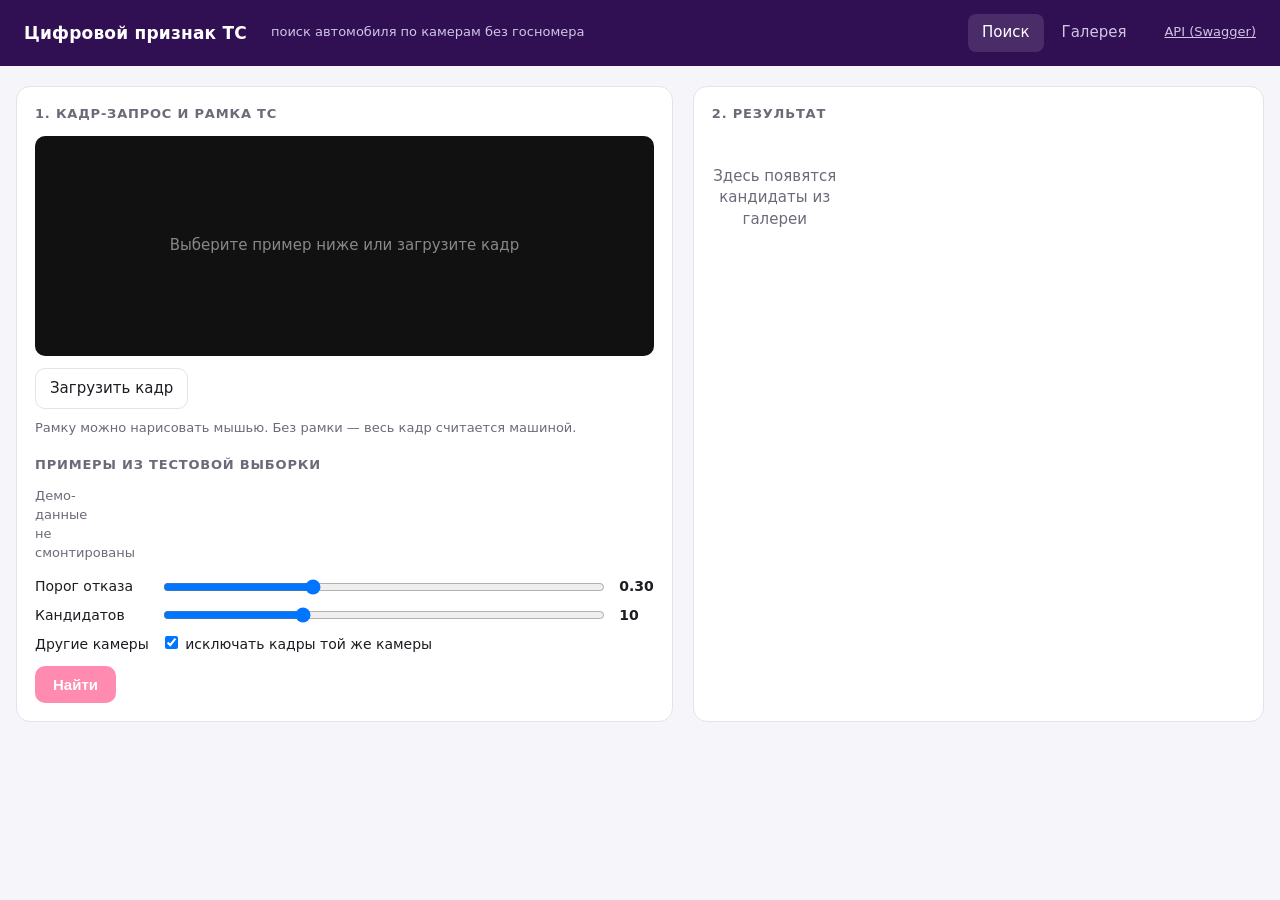
==== service/web/index.html @ 443a5bb7 "ReID: цифровой признак ТС без госномера (ЛЦТ 2026, задача 7) Эмбеддинг ТС: ансамбль DINOv2 ViT-B/14 " ====
<!doctype html>
<html lang="ru">
<head>
<meta charset="utf-8">
<meta name="viewport" content="width=device-width, initial-scale=1">
<title>Цифровой признак ТС</title>
<style>
  :root {
    --bg: #f6f5f9; --panel: #ffffff; --ink: #1c1d22; --muted: #6b6a78; --line: #e4e2ec;
    --accent: #ff0053; --accent-soft: #ffd6e4; --deep: #310f53; --ok: #13795b; --ok-soft: #dff3ea;
  }
  * { box-sizing: border-box; }
  body { margin: 0; background: var(--bg); color: var(--ink);
         font: 15px/1.45 Montserrat, "Segoe UI", system-ui, sans-serif; }
  header { background: var(--deep); color: #fff; padding: 14px 24px; display: flex; gap: 24px; align-items: center; }
  header b { font-size: 17px; letter-spacing: .2px; }
  header nav { display: flex; gap: 4px; margin-left: auto; }
  header nav button { background: none; border: 0; color: #cfc6e6; padding: 8px 14px; border-radius: 8px;
                      font: inherit; cursor: pointer; }
  header nav button.on { background: rgba(255,255,255,.12); color: #fff; }
  header a { color: #cfc6e6; font-size: 13px; }
  main { max-width: 1280px; margin: 0 auto; padding: 20px 16px 48px; }
  .grid { display: grid; grid-template-columns: minmax(0, 1.15fr) minmax(0, 1fr); gap: 20px; }
  @media (max-width: 900px) { .grid { grid-template-columns: 1fr; } header { flex-wrap: wrap; } header nav { margin-left: 0; } }
  .panel { background: var(--panel); border: 1px solid var(--line); border-radius: 14px; padding: 18px; }
  h2 { font-size: 13px; text-transform: uppercase; letter-spacing: .8px; color: var(--muted); margin: 0 0 12px; }
  .stage { position: relative; background: #111; border-radius: 10px; overflow: hidden; min-height: 220px;
           display: flex; align-items: center; justify-content: center; color: #888; user-select: none; }
  .stage canvas { max-width: 100%; display: block; cursor: crosshair; }
  .row { display: flex; gap: 10px; align-items: center; flex-wrap: wrap; margin-top: 12px; }
  button.main { background: var(--accent); color: #fff; border: 0; border-radius: 10px; padding: 10px 18px;
                font: 600 15px Montserrat, "Segoe UI", sans-serif; cursor: pointer; }
  button.main:disabled { opacity: .45; cursor: default; }
  button.ghost, label.ghost { background: #fff; border: 1px solid var(--line); border-radius: 10px; padding: 9px 14px;
                 font: inherit; cursor: pointer; color: var(--ink); }
  input[type=file] { display: none; }
  .hint { color: var(--muted); font-size: 13px; }
  .samples { display: grid; grid-template-columns: repeat(auto-fill, minmax(72px, 1fr)); gap: 6px; margin-top: 12px; }
  .samples img { width: 100%; aspect-ratio: 1; object-fit: cover; border-radius: 6px; cursor: pointer;
                 border: 2px solid transparent; background: #ddd; }
  .samples img.on { border-color: var(--accent); }
  .opts { display: grid; grid-template-columns: auto 1fr auto; gap: 8px 12px; align-items: center; margin-top: 14px; font-size: 14px; }
  .verdict { border-radius: 12px; padding: 14px 16px; margin-bottom: 14px; display: none; }
  .verdict.ok { background: var(--ok-soft); color: var(--ok); display: block; }
  .verdict.no { background: var(--accent-soft); color: #a3003a; display: block; }
  .verdict b { font-size: 18px; display: block; }
  .results { display: grid; grid-template-columns: repeat(auto-fill, minmax(118px, 1fr)); gap: 10px; }
  .card { border: 1px solid var(--line); border-radius: 10px; overflow: hidden; background: #fff; position: relative; }
  .card img { width: 100%; aspect-ratio: 1; object-fit: cover; display: block; background: #eee; }
  .card .meta { padding: 6px 8px 8px; font-size: 12px; }
  .card .rank { position: absolute; top: 6px; left: 6px; background: rgba(28,29,34,.8); color: #fff;
                border-radius: 6px; padding: 1px 7px; font-size: 12px; }
  .card.acc { border-color: var(--ok); box-shadow: 0 0 0 1px var(--ok); }
  .bar { height: 5px; background: var(--line); border-radius: 3px; margin-top: 4px; overflow: hidden; }
  .bar i { display: block; height: 100%; background: var(--deep); }
  .card.acc .bar i { background: var(--ok); }
  .empty { color: var(--muted); padding: 30px 0; text-align: center; }
  .stat { font-size: 28px; font-weight: 700; color: var(--deep); }
  progress { width: 100%; height: 8px; accent-color: var(--accent); }
  .hidden { display: none !important; }
  code { background: #f0eef6; padding: 1px 5px; border-radius: 4px; font-size: 13px; }
</style>
</head>
<body>
<header>
  <b>Цифровой признак ТС</b>
  <span class="hint" style="color:#cfc6e6">поиск автомобиля по камерам без госномера</span>
  <nav>
    <button data-tab="search" class="on">Поиск</button>
    <button data-tab="gallery">Галерея</button>
  </nav>
  <a href="/api/docs" target="_blank">API (Swagger)</a>
</header>

<main>
  <section id="tab-search" class="grid">
    <div class="panel">
      <h2>1. Кадр-запрос и рамка ТС</h2>
      <div class="stage" id="stage"><span>Выберите пример ниже или загрузите кадр</span></div>
      <div class="row">
        <label class="ghost">Загрузить кадр<input type="file" id="file" accept="image/jpeg,image/png"></label>
        <span class="hint" id="bboxInfo">Рамку можно нарисовать мышью. Без рамки — весь кадр считается машиной.</span>
      </div>
      <h2 style="margin-top:18px">Примеры из тестовой выборки</h2>
      <div class="samples" id="samples"></div>
      <div class="opts">
        <span>Порог отказа</span><input type="range" id="thr" min="0" max="0.9" step="0.01" value="0.30"><b id="thrV">0.30</b>
        <span>Кандидатов</span><input type="range" id="topk" min="1" max="30" step="1" value="10"><b id="topkV">10</b>
        <span>Другие камеры</span><label><input type="checkbox" id="xcam" checked> исключать кадры той же камеры</label><span></span>
      </div>
      <div class="row"><button class="main" id="go" disabled>Найти</button><span class="hint" id="timing"></span></div>
    </div>

    <div class="panel">
      <h2>2. Результат</h2>
      <div class="verdict" id="verdict"></div>
      <div class="results" id="results"><div class="empty">Здесь появятся кандидаты из галереи</div></div>
      <div class="row hidden" id="exportRow">
        <button class="ghost" id="expJson">Экспорт JSON</button>
        <button class="ghost" id="expCsv">Экспорт CSV</button>
      </div>
    </div>
  </section>

  <section id="tab-gallery" class="grid hidden">
    <div class="panel">
      <h2>Галерея</h2>
      <div class="stat" id="gCount">—</div>
      <div class="hint" id="gInfo"></div>
      <div class="row">
        <button class="main" id="demoLoad">Загрузить тестовую галерею</button>
        <button class="ghost" id="gClear">Очистить</button>
      </div>
      <progress id="demoProg" class="hidden" value="0" max="1"></progress>
      <div class="hint" id="demoText"></div>
      <h2 style="margin-top:22px">Добавить своё ТС</h2>
      <div class="hint">Выберите кадр на вкладке «Поиск», нарисуйте рамку и нажмите:</div>
      <div class="row">
        <input id="gLabel" placeholder="подпись (необязательно)" style="padding:9px;border:1px solid var(--line);border-radius:10px;font:inherit">
        <button class="ghost" id="gAdd">Добавить текущий кадр</button>
      </div>
    </div>
    <div class="panel">
      <h2>Последние объекты</h2>
      <div class="results" id="gList"></div>
    </div>
  </section>
</main>

<script>
const $ = s => document.querySelector(s);
let img = null, blob = null, bbox = null, last = null;
const canvas = document.createElement("canvas"), ctx = canvas.getContext("2d");

document.querySelectorAll("header nav button").forEach(b => b.onclick = () => {
  document.querySelectorAll("header nav button").forEach(x => x.classList.toggle("on", x === b));
  $("#tab-search").classList.toggle("hidden", b.dataset.tab !== "search");
  $("#tab-gallery").classList.toggle("hidden", b.dataset.tab !== "gallery");
  if (b.dataset.tab === "gallery") refreshGallery();
});

function draw() {
  if (!img) return;
  ctx.drawImage(img, 0, 0);
  if (bbox) {
    ctx.fillStyle = "rgba(0,0,0,.45)";
    ctx.fillRect(0, 0, canvas.width, canvas.height);
    ctx.drawImage(img, bbox.x, bbox.y, bbox.w, bbox.h, bbox.x, bbox.y, bbox.w, bbox.h);
    ctx.strokeStyle = "#ff0053"; ctx.lineWidth = Math.max(3, canvas.width / 300);
    ctx.strokeRect(bbox.x, bbox.y, bbox.w, bbox.h);
  }
  $("#bboxInfo").textContent = bbox
    ? `Рамка: x ${bbox.x|0}, y ${bbox.y|0}, ${bbox.w|0}×${bbox.h|0}. Можно перерисовать мышью.`
    : "Рамку можно нарисовать мышью. Без рамки — весь кадр считается машиной.";
}

function setImage(b, box) {
  blob = b; bbox = box || null;
  const u = URL.createObjectURL(b);
  const im = new Image();
  im.onload = () => {
    img = im; canvas.width = im.naturalWidth; canvas.height = im.naturalHeight;
    const st = $("#stage"); st.innerHTML = ""; st.appendChild(canvas); draw();
    $("#go").disabled = false;
  };
  im.src = u;
}

let drag = null;
function pt(e) {
  const r = canvas.getBoundingClientRect(), p = e.touches ? e.touches[0] : e;
  return { x: (p.clientX - r.left) * canvas.width / r.width, y: (p.clientY - r.top) * canvas.height / r.height };
}
canvas.addEventListener("pointerdown", e => { drag = pt(e); canvas.setPointerCapture(e.pointerId); });
canvas.addEventListener("pointermove", e => {
  if (!drag) return;
  const p = pt(e);
  bbox = { x: Math.min(drag.x, p.x), y: Math.min(drag.y, p.y), w: Math.abs(p.x - drag.x), h: Math.abs(p.y - drag.y) };
  draw();
});
canvas.addEventListener("pointerup", () => { drag = null; if (bbox && (bbox.w < 8 || bbox.h < 8)) { bbox = null; draw(); } });

$("#file").onchange = e => { const f = e.target.files[0]; if (f) { setImage(f, null); markSample(null); } };

function markSample(el) { document.querySelectorAll(".samples img").forEach(x => x.classList.toggle("on", x === el)); }
async function loadSamples() {
  const r = await fetch("/api/demo/queries?limit=24");
  const list = r.ok ? await r.json() : [];
  if (!list.length) { $("#samples").innerHTML = '<span class="hint">Демо-данные не смонтированы</span>'; return; }
  for (const q of list) {
    const el = document.createElement("img");
    el.loading = "lazy"; el.alt = "пример";
    el.src = q.url;
    el.onclick = async () => {
      markSample(el);
      const b = await (await fetch(q.url)).blob();
      setImage(b, { x: q.x, y: q.y, w: q.w, h: q.h });
    };
    el.onload = () => {       // превью — вырезанное ТС
      const c = document.createElement("canvas"); c.width = c.height = 96;
      const s = Math.max(q.w, q.h), cx = q.x + q.w / 2, cy = q.y + q.h / 2;
      c.getContext("2d").drawImage(el, cx - s / 2, cy - s / 2, s, s, 0, 0, 96, 96);
      el.onload = null; el.src = c.toDataURL("image/jpeg", .85);
    };
    $("#samples").appendChild(el);
  }
}

function form(extra) {
  const f = new FormData();
  f.append("file", blob, "frame.jpg");
  if (bbox) for (const k of ["x", "y", "w", "h"]) f.append(k, Math.round(bbox[k]));
  for (const [k, v] of Object.entries(extra || {})) f.append(k, v);
  return f;
}

$("#thr").oninput = e => $("#thrV").textContent = (+e.target.value).toFixed(2);
$("#topk").oninput = e => $("#topkV").textContent = e.target.value;

$("#go").onclick = async () => {
  $("#go").disabled = true; $("#timing").textContent = "считаю признак…";
  try {
    const r = await fetch("/api/search", { method: "POST",
      body: form({ top_k: $("#topk").value, threshold: $("#thr").value, exclude_same_camera: $("#xcam").checked }) });
    const d = await r.json();
    if (!r.ok) throw new Error(d.detail || r.status);
    last = d; render(d);
  } catch (e) {
    $("#verdict").className = "verdict no"; $("#verdict").innerHTML = `<b>Ошибка</b>${e.message}`;
  } finally { $("#go").disabled = false; }
};

function card(m, i) {
  const pct = Math.max(0, Math.min(1, m.score)) * 100;
  return `<div class="card ${m.accepted ? "acc" : ""}">
    <span class="rank">${i + 1}</span><img src="${m.crop_url}" alt="кандидат ${i + 1}" loading="lazy">
    <div class="meta">${m.score.toFixed(3)}${m.camera != null ? ` · кам. ${m.camera}` : ""}
    <div class="bar"><i style="width:${pct}%"></i></div></div></div>`;
}

function render(d) {
  const v = $("#verdict");
  if (!d.ranking.length) {
    v.className = "verdict no"; v.innerHTML = "<b>Галерея пуста</b>Загрузите её на вкладке «Галерея».";
  } else if (d.refused) {
    v.className = "verdict no";
    v.innerHTML = `<b>Отказ: уверенного совпадения нет</b>Лучшая близость ${d.ranking[0].score.toFixed(3)} ниже порога ${d.threshold.toFixed(2)}.`;
  } else {
    v.className = "verdict ok";
    v.innerHTML = `<b>Кандидат найден</b>Близость ${d.candidates[0].score.toFixed(3)} при пороге ${d.threshold.toFixed(2)}` +
                  (d.query_camera != null ? ` · камера запроса ${d.query_camera}` : "");
  }
  $("#results").innerHTML = d.ranking.map(card).join("") || '<div class="empty">Нет кандидатов</div>';
  $("#timing").textContent = `${d.ms} мс на сервере`;
  $("#exportRow").classList.remove("hidden");
}

function save(name, text, type) {
  const a = document.createElement("a");
  a.href = URL.createObjectURL(new Blob([text], { type })); a.download = name; a.click();
}
$("#expJson").onclick = () => last && save("search_result.json", JSON.stringify(last, null, 1), "application/json");
$("#expCsv").onclick = () => last && save("search_result.csv",
  "rank,gallery_id,label,camera,score,accepted\n" +
  last.ranking.map((m, i) => [i + 1, m.id, m.label ?? "", m.camera ?? "", m.score, m.accepted].join(",")).join("\n"),
  "text/csv");

async function refreshGallery() {
  const h = await (await fetch("/api/health")).json();
  $("#gCount").textContent = `${h.gallery} объектов`;
  document.querySelectorAll("#demoLoad, #gClear, #gAdd").forEach(b => b.disabled = h.readonly);
  if (h.readonly) $("#demoText").textContent = "Демо-режим: галерея только для чтения.";
  $("#gInfo").textContent = `индекс ${h.index} · ${h.dim} чисел на ТС · ${h.providers[0].replace("ExecutionProvider", "")} · порог ${h.threshold}`;
  const list = await (await fetch(`/api/gallery?limit=40&offset=${Math.max(0, h.gallery - 40)}`)).json();
  $("#gList").innerHTML = list.reverse().map(m =>
    `<div class="card"><img src="/api/gallery/${m.id}/crop" alt="" loading="lazy"><div class="meta">#${m.id}${m.camera != null ? ` · кам. ${m.camera}` : ""}</div></div>`
  ).join("") || '<div class="empty">Пусто</div>';
}

$("#demoLoad").onclick = async () => {
  const r = await fetch("/api/demo/load", { method: "POST" });
  if (!r.ok) { $("#demoText").textContent = (await r.json()).detail; return; }
  $("#demoProg").classList.remove("hidden");
  const t = setInterval(async () => {
    const s = await (await fetch("/api/demo/status")).json();
    $("#demoProg").max = s.total || 1; $("#demoProg").value = s.done;
    $("#demoText").textContent = s.error ? `Ошибка: ${s.error}` : `${s.done} / ${s.total}`;
    if (!s.running) { clearInterval(t); refreshGallery(); }
  }, 1000);
};
$("#gClear").onclick = async () => { if (confirm("Удалить все объекты галереи?")) { await fetch("/api/gallery", { method: "DELETE" }); refreshGallery(); } };
$("#gAdd").onclick = async () => {
  if (!blob) { alert("Сначала выберите кадр на вкладке «Поиск»"); return; }
  const r = await fetch("/api/gallery", { method: "POST", body: form({ label: $("#gLabel").value }) });
  const d = await r.json();
  if (!r.ok) { alert(d.detail); return; }
  refreshGallery();
};

loadSamples();
</script>
</body>
</html>
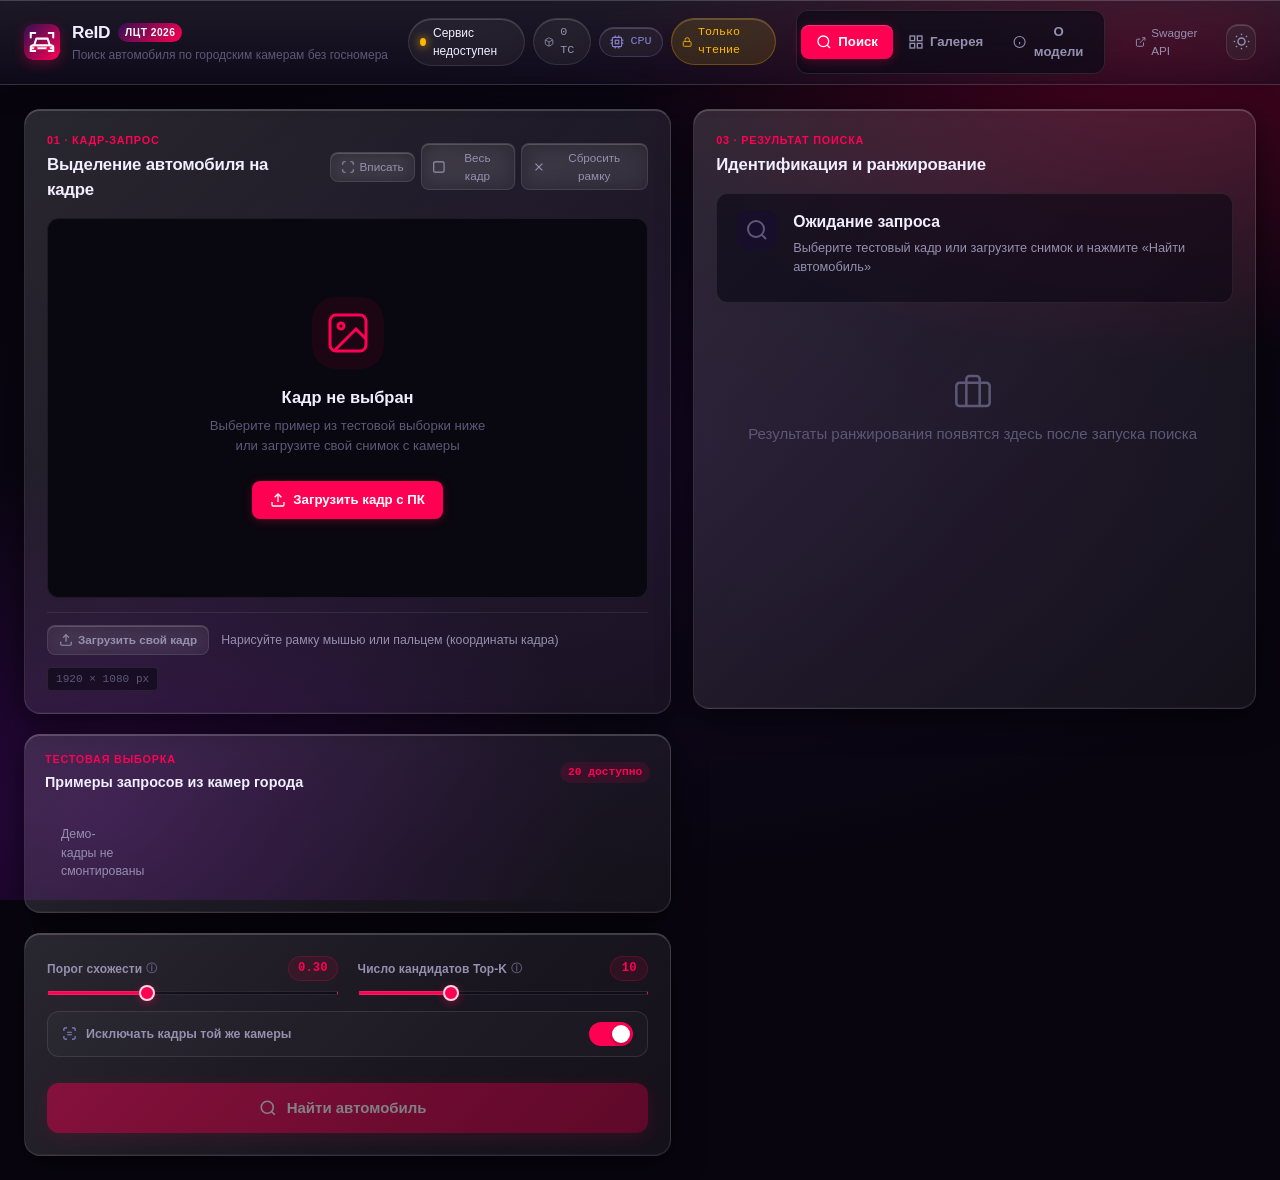
==== commit 73f53588: "Финальная версия: новый веб-интерфейс, карта внимания, воспроизводимость выдачи, тесты - веб-интерфе" ====
--- a/service/web/index.html
+++ b/service/web/index.html
@@ -1,303 +1,764 @@
 <!doctype html>
-<html lang="ru">
+<html lang="ru" data-theme="dark">
 <head>
-<meta charset="utf-8">
-<meta name="viewport" content="width=device-width, initial-scale=1">
-<title>Цифровой признак ТС</title>
-<style>
-  :root {
-    --bg: #f6f5f9; --panel: #ffffff; --ink: #1c1d22; --muted: #6b6a78; --line: #e4e2ec;
-    --accent: #ff0053; --accent-soft: #ffd6e4; --deep: #310f53; --ok: #13795b; --ok-soft: #dff3ea;
-  }
-  * { box-sizing: border-box; }
-  body { margin: 0; background: var(--bg); color: var(--ink);
-         font: 15px/1.45 Montserrat, "Segoe UI", system-ui, sans-serif; }
-  header { background: var(--deep); color: #fff; padding: 14px 24px; display: flex; gap: 24px; align-items: center; }
-  header b { font-size: 17px; letter-spacing: .2px; }
-  header nav { display: flex; gap: 4px; margin-left: auto; }
-  header nav button { background: none; border: 0; color: #cfc6e6; padding: 8px 14px; border-radius: 8px;
-                      font: inherit; cursor: pointer; }
-  header nav button.on { background: rgba(255,255,255,.12); color: #fff; }
-  header a { color: #cfc6e6; font-size: 13px; }
-  main { max-width: 1280px; margin: 0 auto; padding: 20px 16px 48px; }
-  .grid { display: grid; grid-template-columns: minmax(0, 1.15fr) minmax(0, 1fr); gap: 20px; }
-  @media (max-width: 900px) { .grid { grid-template-columns: 1fr; } header { flex-wrap: wrap; } header nav { margin-left: 0; } }
-  .panel { background: var(--panel); border: 1px solid var(--line); border-radius: 14px; padding: 18px; }
-  h2 { font-size: 13px; text-transform: uppercase; letter-spacing: .8px; color: var(--muted); margin: 0 0 12px; }
-  .stage { position: relative; background: #111; border-radius: 10px; overflow: hidden; min-height: 220px;
-           display: flex; align-items: center; justify-content: center; color: #888; user-select: none; }
-  .stage canvas { max-width: 100%; display: block; cursor: crosshair; }
-  .row { display: flex; gap: 10px; align-items: center; flex-wrap: wrap; margin-top: 12px; }
-  button.main { background: var(--accent); color: #fff; border: 0; border-radius: 10px; padding: 10px 18px;
-                font: 600 15px Montserrat, "Segoe UI", sans-serif; cursor: pointer; }
-  button.main:disabled { opacity: .45; cursor: default; }
-  button.ghost, label.ghost { background: #fff; border: 1px solid var(--line); border-radius: 10px; padding: 9px 14px;
-                 font: inherit; cursor: pointer; color: var(--ink); }
-  input[type=file] { display: none; }
-  .hint { color: var(--muted); font-size: 13px; }
-  .samples { display: grid; grid-template-columns: repeat(auto-fill, minmax(72px, 1fr)); gap: 6px; margin-top: 12px; }
-  .samples img { width: 100%; aspect-ratio: 1; object-fit: cover; border-radius: 6px; cursor: pointer;
-                 border: 2px solid transparent; background: #ddd; }
-  .samples img.on { border-color: var(--accent); }
-  .opts { display: grid; grid-template-columns: auto 1fr auto; gap: 8px 12px; align-items: center; margin-top: 14px; font-size: 14px; }
-  .verdict { border-radius: 12px; padding: 14px 16px; margin-bottom: 14px; display: none; }
-  .verdict.ok { background: var(--ok-soft); color: var(--ok); display: block; }
-  .verdict.no { background: var(--accent-soft); color: #a3003a; display: block; }
-  .verdict b { font-size: 18px; display: block; }
-  .results { display: grid; grid-template-columns: repeat(auto-fill, minmax(118px, 1fr)); gap: 10px; }
-  .card { border: 1px solid var(--line); border-radius: 10px; overflow: hidden; background: #fff; position: relative; }
-  .card img { width: 100%; aspect-ratio: 1; object-fit: cover; display: block; background: #eee; }
-  .card .meta { padding: 6px 8px 8px; font-size: 12px; }
-  .card .rank { position: absolute; top: 6px; left: 6px; background: rgba(28,29,34,.8); color: #fff;
-                border-radius: 6px; padding: 1px 7px; font-size: 12px; }
-  .card.acc { border-color: var(--ok); box-shadow: 0 0 0 1px var(--ok); }
-  .bar { height: 5px; background: var(--line); border-radius: 3px; margin-top: 4px; overflow: hidden; }
-  .bar i { display: block; height: 100%; background: var(--deep); }
-  .card.acc .bar i { background: var(--ok); }
-  .empty { color: var(--muted); padding: 30px 0; text-align: center; }
-  .stat { font-size: 28px; font-weight: 700; color: var(--deep); }
-  progress { width: 100%; height: 8px; accent-color: var(--accent); }
-  .hidden { display: none !important; }
-  code { background: #f0eef6; padding: 1px 5px; border-radius: 4px; font-size: 13px; }
-</style>
+  <meta charset="utf-8">
+  <meta name="viewport" content="width=device-width, initial-scale=1, viewport-fit=cover">
+  <title>ReID · Поиск ТС по городским камерам</title>
+  <meta name="description" content="Сервис распознавания и поиска автомобиля по камерам городской сети без госномера">
+  <link rel="icon" type="image/svg+xml" href="favicon.svg">
+  <link rel="stylesheet" href="styles.css">
 </head>
 <body>
-<header>
-  <b>Цифровой признак ТС</b>
-  <span class="hint" style="color:#cfc6e6">поиск автомобиля по камерам без госномера</span>
-  <nav>
-    <button data-tab="search" class="on">Поиск</button>
-    <button data-tab="gallery">Галерея</button>
-  </nav>
-  <a href="/api/docs" target="_blank">API (Swagger)</a>
-</header>
-
-<main>
-  <section id="tab-search" class="grid">
-    <div class="panel">
-      <h2>1. Кадр-запрос и рамка ТС</h2>
-      <div class="stage" id="stage"><span>Выберите пример ниже или загрузите кадр</span></div>
-      <div class="row">
-        <label class="ghost">Загрузить кадр<input type="file" id="file" accept="image/jpeg,image/png"></label>
-        <span class="hint" id="bboxInfo">Рамку можно нарисовать мышью. Без рамки — весь кадр считается машиной.</span>
-      </div>
-      <h2 style="margin-top:18px">Примеры из тестовой выборки</h2>
-      <div class="samples" id="samples"></div>
-      <div class="opts">
-        <span>Порог отказа</span><input type="range" id="thr" min="0" max="0.9" step="0.01" value="0.30"><b id="thrV">0.30</b>
-        <span>Кандидатов</span><input type="range" id="topk" min="1" max="30" step="1" value="10"><b id="topkV">10</b>
-        <span>Другие камеры</span><label><input type="checkbox" id="xcam" checked> исключать кадры той же камеры</label><span></span>
-      </div>
-      <div class="row"><button class="main" id="go" disabled>Найти</button><span class="hint" id="timing"></span></div>
+
+  <!-- App Header -->
+  <header class="app-header">
+    <div class="header-inner">
+      <div class="brand">
+        <div class="brand-logo">
+          <svg viewBox="0 0 32 32" fill="none">
+            <rect width="32" height="32" rx="8" fill="url(#brandGrad)"/>
+            <path d="M6 12V8H10M26 12V8H22M6 20V24H10M26 20V24H22" stroke="#fff" stroke-width="1.8" stroke-linecap="round"/>
+            <path d="M9 19L11 13H21L23 19M8 19H24C25 19 25.5 19.6 25.5 20.5V21.5H6.5V20.5C6.5 19.6 7 19 8 19Z" stroke="#fff" stroke-width="1.8" stroke-linejoin="round"/>
+            <circle cx="10.5" cy="21.5" r="1.5" fill="#FF0053"/>
+            <circle cx="21.5" cy="21.5" r="1.5" fill="#FF0053"/>
+            <defs>
+              <linearGradient id="brandGrad" x1="0%" y1="0%" x2="100%" y2="100%">
+                <stop offset="0%" stop-color="#310F53"/>
+                <stop offset="100%" stop-color="#FF0053"/>
+              </linearGradient>
+            </defs>
+          </svg>
+        </div>
+        <div class="brand-titles">
+          <div class="brand-name">
+            <span>ReID</span>
+            <span class="brand-badge">ЛЦТ 2026</span>
+          </div>
+          <p class="brand-desc">Поиск автомобиля по городским камерам без госномера</p>
+        </div>
+      </div>
+
+      <!-- Live Health & Provider Status Pill -->
+      <div class="header-status">
+        <div class="status-indicator" id="statusPill" title="Статус подключения к сервису">
+          <span class="status-dot"></span>
+          <span class="status-text" id="statusText">Подключение…</span>
+        </div>
+        <div class="status-chip" id="galleryCountChip" title="Количество ТС в базе данных">
+          <svg width="14" height="14" viewBox="0 0 24 24" fill="none" stroke="currentColor" stroke-width="2"><path d="M21 16V8a2 2 0 0 0-1-1.73l-7-4a2 2 0 0 0-2 0l-7 4A2 2 0 0 0 3 8v8a2 2 0 0 0 1 1.73l7 4a2 2 0 0 0 2 0l7-4A2 2 0 0 0 21 16z"></path><polyline points="3.27 6.96 12 12.01 20.73 6.96"></polyline><line x1="12" y1="22.08" x2="12" y2="12"></line></svg>
+          <span id="headerGalleryCount">— ТС</span>
+        </div>
+        <div class="status-chip hardware-chip" id="providerChip" title="Аппаратный ускоритель вычислений">
+          <svg width="14" height="14" viewBox="0 0 24 24" fill="none" stroke="currentColor" stroke-width="2"><rect x="4" y="4" width="16" height="16" rx="2"/><rect x="9" y="9" width="6" height="6"/><line x1="9" y1="1" x2="9" y2="4"/><line x1="15" y1="1" x2="15" y2="4"/><line x1="9" y1="20" x2="9" y2="23"/><line x1="15" y1="20" x2="15" y2="23"/><line x1="20" y1="9" x2="23" y2="9"/><line x1="20" y1="14" x2="23" y2="14"/><line x1="1" y1="9" x2="4" y2="9"/><line x1="1" y1="14" x2="4" y2="14"/></svg>
+          <span id="headerProvider">CPU</span>
+        </div>
+        <div class="status-chip readonly-chip hidden" id="readonlyChip" title="Галерея работает в режиме только для чтения">
+          <svg width="14" height="14" viewBox="0 0 24 24" fill="none" stroke="currentColor" stroke-width="2"><rect x="3" y="11" width="18" height="11" rx="2" ry="2"></rect><path d="M7 11V7a5 5 0 0 1 10 0v4"></path></svg>
+          <span>Только чтение</span>
+        </div>
+      </div>
+
+      <!-- Navigation & Utility -->
+      <nav class="header-nav">
+        <button class="nav-btn active" data-tab="search" id="tabBtnSearch">
+          <svg width="16" height="16" viewBox="0 0 24 24" fill="none" stroke="currentColor" stroke-width="2"><circle cx="11" cy="11" r="8"></circle><line x1="21" y1="21" x2="16.65" y2="16.65"></line></svg>
+          <span>Поиск</span>
+        </button>
+        <button class="nav-btn" data-tab="gallery" id="tabBtnGallery">
+          <svg width="16" height="16" viewBox="0 0 24 24" fill="none" stroke="currentColor" stroke-width="2"><rect x="3" y="3" width="7" height="7"></rect><rect x="14" y="3" width="7" height="7"></rect><rect x="14" y="14" width="7" height="7"></rect><rect x="3" y="14" width="7" height="7"></rect></svg>
+          <span>Галерея</span>
+        </button>
+        <button class="nav-btn" data-tab="info" id="tabBtnInfo">
+          <svg width="16" height="16" viewBox="0 0 24 24" fill="none" stroke="currentColor" stroke-width="2"><circle cx="12" cy="12" r="10"></circle><line x1="12" y1="16" x2="12" y2="12"></line><line x1="12" y1="8" x2="12.01" y2="8"></line></svg>
+          <span>О модели</span>
+        </button>
+      </nav>
+
+      <div class="header-actions">
+        <a href="/api/docs" target="_blank" rel="noreferrer" class="btn-ghost-sm" title="Открыть спецификацию OpenAPI (Swagger)">
+          <svg width="14" height="14" viewBox="0 0 24 24" fill="none" stroke="currentColor" stroke-width="2"><path d="M18 13v6a2 2 0 0 1-2 2H5a2 2 0 0 1-2-2V8a2 2 0 0 1 2-2h6"></path><polyline points="15 3 21 3 21 9"></polyline><line x1="10" y1="14" x2="21" y2="3"></line></svg>
+          <span>Swagger API</span>
+        </a>
+        <button class="theme-toggle-btn" id="themeToggleBtn" title="Переключить тему оформления" aria-label="Переключить тему">
+          <svg class="sun-icon" width="17" height="17" viewBox="0 0 24 24" fill="none" stroke="currentColor" stroke-width="2"><circle cx="12" cy="12" r="5"/><line x1="12" y1="1" x2="12" y2="3"/><line x1="12" y1="21" x2="12" y2="23"/><line x1="4.22" y1="4.22" x2="5.64" y2="5.64"/><line x1="18.36" y1="18.36" x2="19.78" y2="19.78"/><line x1="1" y1="12" x2="3" y2="12"/><line x1="21" y1="12" x2="23" y2="12"/><line x1="4.22" y1="19.78" x2="5.64" y2="18.36"/><line x1="18.36" y1="5.64" x2="19.78" y2="4.22"/></svg>
+          <svg class="moon-icon" width="17" height="17" viewBox="0 0 24 24" fill="none" stroke="currentColor" stroke-width="2"><path d="M21 12.79A9 9 0 1 1 11.21 3 7 7 0 0 0 21 12.79z"/></svg>
+        </button>
+      </div>
     </div>
-
-    <div class="panel">
-      <h2>2. Результат</h2>
-      <div class="verdict" id="verdict"></div>
-      <div class="results" id="results"><div class="empty">Здесь появятся кандидаты из галереи</div></div>
-      <div class="row hidden" id="exportRow">
-        <button class="ghost" id="expJson">Экспорт JSON</button>
-        <button class="ghost" id="expCsv">Экспорт CSV</button>
-      </div>
+  </header>
+
+  <!-- Main Container -->
+  <main class="app-main">
+
+    <!-- ============================================== -->
+    <!-- SCREEN 1: ПОИСК (SEARCH)                       -->
+    <!-- ============================================== -->
+    <section id="view-search" class="view-panel active">
+      <div class="search-layout">
+        
+        <!-- LEFT COLUMN: QUERY FRAME & STAGE -->
+        <div class="col-stage">
+          
+          <!-- Stage Card -->
+          <div class="card stage-card">
+            <div class="card-header">
+              <div class="header-left">
+                <span class="eyebrow">01 · КАДР-ЗАПРОС</span>
+                <h2 class="card-title">Выделение автомобиля на кадре</h2>
+              </div>
+              <div class="stage-tools">
+                <button class="tool-btn" id="btnFitStage" title="По размеру экрана">
+                  <svg width="14" height="14" viewBox="0 0 24 24" fill="none" stroke="currentColor" stroke-width="2"><path d="M8 3H5a2 2 0 0 0-2 2v3m18 0V5a2 2 0 0 0-2-2h-3m0 18h3a2 2 0 0 0 2-2v-3M3 16v3a2 2 0 0 0 2 2h3"/></svg>
+                  <span>Вписать</span>
+                </button>
+                <button class="tool-btn" id="btnFullFrame" title="Считать весь кадр машиной">
+                  <svg width="14" height="14" viewBox="0 0 24 24" fill="none" stroke="currentColor" stroke-width="2"><rect x="3" y="3" width="18" height="18" rx="2"/></svg>
+                  <span>Весь кадр</span>
+                </button>
+                <button class="tool-btn danger" id="btnClearBbox" title="Сбросить выделение">
+                  <svg width="14" height="14" viewBox="0 0 24 24" fill="none" stroke="currentColor" stroke-width="2"><line x1="18" y1="6" x2="6" y2="18"></line><line x1="6" y1="6" x2="18" y2="18"></line></svg>
+                  <span>Сбросить рамку</span>
+                </button>
+              </div>
+            </div>
+
+            <!-- Interactive Stage Area -->
+            <div class="canvas-viewport" id="stageViewport">
+              <div class="viewport-placeholder" id="viewportPlaceholder">
+                <div class="placeholder-icon">
+                  <svg width="48" height="48" viewBox="0 0 24 24" fill="none" stroke="currentColor" stroke-width="1.5">
+                    <rect x="3" y="3" width="18" height="18" rx="3"/>
+                    <circle cx="8.5" cy="8.5" r="1.5"/>
+                    <polyline points="21 15 16 10 5 21"/>
+                  </svg>
+                </div>
+                <h3>Кадр не выбран</h3>
+                <p>Выберите пример из тестовой выборки ниже или загрузите свой снимок с камеры</p>
+                <label class="btn-primary" style="margin-top: 10px;">
+                  <svg width="16" height="16" viewBox="0 0 24 24" fill="none" stroke="currentColor" stroke-width="2"><path d="M21 15v4a2 2 0 0 1-2 2H5a2 2 0 0 1-2-2v-4"></path><polyline points="17 8 12 3 7 8"></polyline><line x1="12" y1="3" x2="12" y2="15"></line></svg>
+                  <span>Загрузить кадр с ПК</span>
+                  <input type="file" id="fileInput" accept="image/jpeg,image/png" hidden>
+                </label>
+              </div>
+
+              <!-- Canvas and Overlay Elements -->
+              <div class="canvas-wrapper hidden" id="canvasWrapper">
+                <canvas id="mainCanvas"></canvas>
+                <!-- Animated AI Laser Scanner -->
+                <div class="ai-laser-scanner hidden" id="laserScanner">
+                  <div class="laser-beam"></div>
+                  <div class="laser-grid"></div>
+                </div>
+                <!-- Interactive Coordinate Floating Pill -->
+                <div class="bbox-pill hidden" id="bboxPill">
+                  <span class="pill-dot"></span>
+                  <span id="bboxPillCoords">x: 0, y: 0 · 0 × 0</span>
+                </div>
+              </div>
+            </div>
+
+            <!-- Stage Bottom Bar -->
+            <div class="stage-footer">
+              <div class="footer-left">
+                <label class="btn-outline-sm" title="Загрузить свой кадр">
+                  <svg width="14" height="14" viewBox="0 0 24 24" fill="none" stroke="currentColor" stroke-width="2"><path d="M21 15v4a2 2 0 0 1-2 2H5a2 2 0 0 1-2-2v-4"></path><polyline points="17 8 12 3 7 8"></polyline><line x1="12" y1="3" x2="12" y2="15"></line></svg>
+                  <span>Загрузить свой кадр</span>
+                  <input type="file" id="fileInputSecondary" accept="image/jpeg,image/png" hidden>
+                </label>
+                <span class="crop-info" id="bboxInfo">Нарисуйте рамку мышью или пальцем (координаты кадра)</span>
+              </div>
+              <div class="resolution-badge" id="frameResolutionBadge">
+                1920 × 1080 px
+              </div>
+            </div>
+          </div>
+
+          <!-- Samples Carousel Card -->
+          <div class="card samples-card">
+            <div class="card-header">
+              <div class="header-left">
+                <span class="eyebrow">ТЕСТОВАЯ ВЫБОРКА</span>
+                <h3 class="card-subtitle">Примеры запросов из камер города</h3>
+              </div>
+              <div class="samples-count" id="samplesCountBadge">20 доступно</div>
+            </div>
+            <div class="samples-scroll" id="samplesContainer">
+              <!-- Dynamically populated sample thumbnails -->
+              <div class="samples-loading">
+                <div class="spinner-sm"></div>
+                <span>Загрузка тестовых кадров…</span>
+              </div>
+            </div>
+          </div>
+
+          <!-- Search Settings & Action Card -->
+          <div class="card settings-card">
+
+            <div class="settings-params">
+
+              <!-- Threshold Control -->
+              <div class="setting-tile">
+                <div class="setting-head">
+                  <span class="setting-title">
+                    Порог схожести
+                    <span class="info-tooltip" title="Косинусная близость ниже которой совпадение считается неуверенным (отказ). По умолчанию 0.30">ⓘ</span>
+                  </span>
+                  <span class="setting-pill" id="valThreshold">0.30</span>
+                </div>
+                <input type="range" id="rangeThreshold" min="0" max="0.9" step="0.01" value="0.30" class="app-range">
+              </div>
+
+              <!-- Top-K Control -->
+              <div class="setting-tile">
+                <div class="setting-head">
+                  <span class="setting-title">
+                    Число кандидатов Top-K
+                    <span class="info-tooltip" title="Сколько наиболее похожих автомобилей отображать в ленте результатов (1–30)">ⓘ</span>
+                  </span>
+                  <span class="setting-pill" id="valTopK">10</span>
+                </div>
+                <input type="range" id="rangeTopK" min="1" max="30" step="1" value="10" class="app-range">
+              </div>
+
+            </div>
+
+            <!-- Compact cross-camera toggle row -->
+            <label class="toggle-row-clean" for="checkExcludeSameCamera">
+              <div class="toggle-row-left">
+                <svg width="15" height="15" viewBox="0 0 24 24" fill="none" stroke="currentColor" stroke-width="1.8" style="flex-shrink:0; color: var(--brand-lavender)"><path d="M8 3H5a2 2 0 0 0-2 2v3"/><path d="M21 8V5a2 2 0 0 0-2-2h-3"/><path d="M3 16v3a2 2 0 0 0 2 2h3"/><path d="M16 21h3a2 2 0 0 0 2-2v-3"/><path d="M9 10h6M9 14h6" stroke-linecap="round"/></svg>
+                <span>Исключать кадры той же камеры</span>
+              </div>
+              <div class="toggle-switch">
+                <input type="checkbox" id="checkExcludeSameCamera" checked>
+                <span class="slider round"></span>
+              </div>
+            </label>
+
+            <!-- Action Bar -->
+            <div class="search-action-bar">
+              <button class="btn-search-main" id="btnRunSearch" disabled>
+                <div class="btn-content">
+                  <svg class="search-icon" width="18" height="18" viewBox="0 0 24 24" fill="none" stroke="currentColor" stroke-width="2.2"><circle cx="11" cy="11" r="8"></circle><line x1="21" y1="21" x2="16.65" y2="16.65"></line></svg>
+                  <div class="search-spinner hidden"></div>
+                  <span class="btn-text">Найти автомобиль</span>
+                </div>
+                <div class="btn-ripple"></div>
+              </button>
+
+              <div class="search-timing-tag hidden" id="timingTag">
+                <svg width="14" height="14" viewBox="0 0 24 24" fill="none" stroke="currentColor" stroke-width="2"><circle cx="12" cy="12" r="10"/><polyline points="12 6 12 12 16 14"/></svg>
+                <span id="timingText">—</span>
+              </div>
+            </div>
+
+          </div>
+
+        </div>
+
+        <!-- RIGHT COLUMN: RESULTS & CANDIDATES -->
+        <div class="col-results">
+          
+          <div class="card results-card">
+            
+            <div class="card-header">
+              <div class="header-left">
+                <span class="eyebrow">03 · РЕЗУЛЬТАТ ПОИСКА</span>
+                <h2 class="card-title">Идентификация и ранжирование</h2>
+              </div>
+              <!-- Export Controls -->
+              <div class="export-actions hidden" id="exportActionsGroup">
+                <button class="btn-outline-sm" id="btnExportJson" title="Скачать полный ответ API в формате JSON">
+                  <svg width="13" height="13" viewBox="0 0 24 24" fill="none" stroke="currentColor" stroke-width="2"><path d="M21 15v4a2 2 0 0 1-2 2H5a2 2 0 0 1-2-2v-4"/><polyline points="7 10 12 15 17 10"/><line x1="12" y1="15" x2="12" y2="3"/></svg>
+                  <span>JSON</span>
+                </button>
+                <button class="btn-outline-sm" id="btnExportCsv" title="Экспорт результатов в таблицу CSV">
+                  <svg width="13" height="13" viewBox="0 0 24 24" fill="none" stroke="currentColor" stroke-width="2"><path d="M14 2H6a2 2 0 0 0-2 2v16a2 2 0 0 0 2 2h12a2 2 0 0 0 2-2V8z"/><polyline points="14 2 14 8 20 8"/><line x1="16" y1="13" x2="8" y2="13"/><line x1="16" y1="17" x2="8" y2="17"/><polyline points="10 9 9 9 8 9"/></svg>
+                  <span>CSV</span>
+                </button>
+                <button class="btn-ghost-sm" id="btnCopyJson" title="Скопировать JSON в буфер">
+                  <svg width="13" height="13" viewBox="0 0 24 24" fill="none" stroke="currentColor" stroke-width="2"><rect x="9" y="9" width="13" height="13" rx="2" ry="2"></rect><path d="M5 15H4a2 2 0 0 1-2-2V4a2 2 0 0 1 2-2h9a2 2 0 0 1 2 2v1"></path></svg>
+                </button>
+              </div>
+            </div>
+
+            <!-- Dynamic Verdict Banner -->
+            <div class="verdict-banner empty-state" id="verdictBanner">
+              <div class="banner-icon-col">
+                <div class="verdict-icon-bubble" id="verdictIcon">
+                  <svg width="24" height="24" viewBox="0 0 24 24" fill="none" stroke="currentColor" stroke-width="2"><circle cx="11" cy="11" r="8"></circle><line x1="21" y1="21" x2="16.65" y2="16.65"></line></svg>
+                </div>
+              </div>
+              <div class="banner-content">
+                <h3 class="verdict-headline" id="verdictHeadline">Ожидание запроса</h3>
+                <p class="verdict-subtext" id="verdictSubtext">Выберите тестовый кадр или загрузите снимок и нажмите «Найти автомобиль»</p>
+                <div class="verdict-meta" id="verdictMeta"></div>
+              </div>
+            </div>
+
+            <!-- Best Match Spotlight Card (Hidden until match is found) -->
+            <div class="spotlight-card hidden" id="spotlightCard">
+              <div class="spotlight-top-bar">
+                <div class="spotlight-badge">
+                  <span class="pulse-spark"></span>
+                  <span>ЛУЧШИЙ КАНДИДАТ</span>
+                </div>
+                <div class="spotlight-rank-pill">Ранг #1</div>
+              </div>
+
+              <!-- Camera Trajectory Route Visualization -->
+              <div class="camera-trajectory-bar" id="spotlightTrajBar">
+                <div class="traj-node">
+                  <span class="traj-sub">Камера запроса</span>
+                  <span class="traj-name" id="spotlightQueryCam">Камера #—</span>
+                </div>
+                <div class="traj-flow">
+                  <div class="traj-line"></div>
+                  <div class="traj-flow-pulse"></div>
+                  <svg width="14" height="14" viewBox="0 0 24 24" fill="none" stroke="currentColor" stroke-width="2.5"><polyline points="9 18 15 12 9 6"></polyline></svg>
+                </div>
+                <div class="traj-node match">
+                  <span class="traj-sub">Камера фиксации</span>
+                  <span class="traj-name match" id="spotlightMatchCam">Камера #—</span>
+                </div>
+              </div>
+
+              <div class="spotlight-grid">
+                <div class="spotlight-visual">
+                  <img id="spotlightImg" src="" alt="Лучший кандидат" loading="lazy">
+                  <div class="zoom-lens-badge" title="Увеличение при наведении">
+                    <svg width="12" height="12" viewBox="0 0 24 24" fill="none" stroke="currentColor" stroke-width="2"><circle cx="11" cy="11" r="8"></circle><line x1="21" y1="21" x2="16.65" y2="16.65"></line><line x1="11" y1="8" x2="11" y2="14"></line><line x1="8" y1="11" x2="14" y2="11"></line></svg>
+                    <span>Зум</span>
+                  </div>
+                  <button class="btn-compare-spotlight" id="btnCompareSpotlight" title="Сравнить шторкой с запросом">
+                    <svg width="14" height="14" viewBox="0 0 24 24" fill="none" stroke="currentColor" stroke-width="2"><circle cx="18" cy="18" r="3"/><circle cx="6" cy="6" r="3"/><path d="M13 6h3a2 2 0 0 1 2 2v7"/><path d="M11 18H8a2 2 0 0 1-2-2V9"/></svg>
+                    <span>Сравнить шторкой</span>
+                  </button>
+                </div>
+                <div class="spotlight-info">
+                  <div class="spotlight-score-block">
+                    <div class="score-number-group">
+                      <div class="circular-gauge-wrap">
+                        <svg class="circular-gauge" viewBox="0 0 36 36">
+                          <path class="gauge-bg" d="M18 2.0845 a 15.9155 15.9155 0 0 1 0 31.831 a 15.9155 15.9155 0 0 1 0 -31.831"/>
+                          <path class="gauge-stroke" id="gaugeStroke" stroke-dasharray="0, 100" d="M18 2.0845 a 15.9155 15.9155 0 0 1 0 31.831 a 15.9155 15.9155 0 0 1 0 -31.831"/>
+                        </svg>
+                        <span class="gauge-perc-label" id="spotlightGaugePerc">0%</span>
+                      </div>
+                      <div class="score-text-col">
+                        <span class="score-large" id="spotlightScore">0.000</span>
+                        <span class="score-label">косинусная близость</span>
+                      </div>
+                    </div>
+                  </div>
+                  
+                  <div class="spotlight-details-list">
+                    <div class="detail-row">
+                      <span class="detail-key">ID в галерее:</span>
+                      <span class="detail-val mono" id="spotlightId">#—</span>
+                    </div>
+                    <div class="detail-row">
+                      <span class="detail-key">Вердикт уверенности:</span>
+                      <span class="detail-val confidence-tag ok" id="spotlightConf">Высокая</span>
+                    </div>
+                  </div>
+                </div>
+              </div>
+            </div>
+
+            <!-- Filter & Sort Strip for Candidates -->
+            <div class="results-toolbar hidden" id="resultsToolbar">
+              <div class="filter-chips">
+                <button class="filter-chip active" data-filter="all" id="chipFilterAll">Все (<span id="countAll">0</span>)</button>
+                <button class="filter-chip" data-filter="accepted" id="chipFilterAccepted">Выше порога (<span id="countAccepted">0</span>)</button>
+              </div>
+              <div class="legend-row">
+                <span class="legend-item"><i class="dot ok"></i> > 0.60 Высокая</span>
+                <span class="legend-item"><i class="dot mid"></i> 0.30–0.60 Средняя</span>
+                <span class="legend-item"><i class="dot low"></i> < 0.30 Отказ</span>
+              </div>
+            </div>
+
+            <!-- Candidates Grid -->
+            <div class="candidates-grid" id="candidatesGrid">
+              <div class="empty-state-card">
+                <svg width="40" height="40" viewBox="0 0 24 24" fill="none" stroke="currentColor" stroke-width="1.5"><rect x="2" y="7" width="20" height="14" rx="2" ry="2"></rect><path d="M16 21V5a2 2 0 0 0-2-2h-4a2 2 0 0 0-2 2v16"></path></svg>
+                <p>Результаты ранжирования появятся здесь после запуска поиска</p>
+              </div>
+            </div>
+
+          </div>
+
+        </div>
+
+      </div>
+    </section>
+
+    <!-- ============================================== -->
+    <!-- SCREEN 2: ГАЛЕРЕЯ (GALLERY)                    -->
+    <!-- ============================================== -->
+    <section id="view-gallery" class="view-panel">
+      <div class="gallery-layout">
+        
+        <!-- TOP STATS ROW -->
+        <div class="stats-row">
+          
+          <div class="stat-card">
+            <div class="stat-icon-wrap icon-purple">
+              <svg width="22" height="22" viewBox="0 0 24 24" fill="none" stroke="currentColor" stroke-width="2"><rect x="3" y="3" width="7" height="7"></rect><rect x="14" y="3" width="7" height="7"></rect><rect x="14" y="14" width="7" height="7"></rect><rect x="3" y="14" width="7" height="7"></rect></svg>
+            </div>
+            <div class="stat-meta">
+              <span class="stat-label">Всего ТС в базе</span>
+              <span class="stat-number" id="gStatCount">—</span>
+            </div>
+          </div>
+
+          <div class="stat-card">
+            <div class="stat-icon-wrap icon-magenta">
+              <svg width="22" height="22" viewBox="0 0 24 24" fill="none" stroke="currentColor" stroke-width="2"><polygon points="12 2 2 7 12 12 22 7 12 2"></polygon><polyline points="2 17 12 22 22 17"></polyline><polyline points="2 12 12 17 22 12"></polyline></svg>
+            </div>
+            <div class="stat-meta">
+              <span class="stat-label">Индекс поиска</span>
+              <span class="stat-number" id="gStatIndex">Flat Cosine</span>
+            </div>
+          </div>
+
+          <div class="stat-card">
+            <div class="stat-icon-wrap icon-lavender">
+              <svg width="22" height="22" viewBox="0 0 24 24" fill="none" stroke="currentColor" stroke-width="2"><rect x="4" y="4" width="16" height="16" rx="2"/><rect x="9" y="9" width="6" height="6"/><line x1="9" y1="1" x2="9" y2="4"/><line x1="15" y1="1" x2="15" y2="4"/><line x1="9" y1="20" x2="9" y2="23"/><line x1="15" y1="20" x2="15" y2="23"/></svg>
+            </div>
+            <div class="stat-meta">
+              <span class="stat-label">Вычислитель</span>
+              <span class="stat-number" id="gStatProvider">CPU</span>
+            </div>
+          </div>
+
+          <div class="stat-card">
+            <div class="stat-icon-wrap icon-green">
+              <svg width="22" height="22" viewBox="0 0 24 24" fill="none" stroke="currentColor" stroke-width="2"><path d="M12 22s8-4 8-10V5l-8-3-8 3v7c0 6 8 10 8 10z"></path></svg>
+            </div>
+            <div class="stat-meta">
+              <span class="stat-label">Размерность отпечатка</span>
+              <span class="stat-number" id="gStatDim">2304 D</span>
+            </div>
+          </div>
+
+        </div>
+
+        <!-- ACTIONS & MANAGEMENT -->
+        <div class="gallery-management-card card">
+          <div class="management-grid">
+            
+            <!-- Left: Batch Operations -->
+            <div class="batch-ops">
+              <span class="eyebrow">УПРАВЛЕНИЕ ДЕМО-БАЗОЙ</span>
+              <div class="btn-group-row">
+                <button class="btn-primary" id="btnDemoLoad">
+                  <svg width="15" height="15" viewBox="0 0 24 24" fill="none" stroke="currentColor" stroke-width="2"><path d="M21 15v4a2 2 0 0 1-2 2H5a2 2 0 0 1-2-2v-4"></path><polyline points="7 10 12 15 17 10"></polyline><line x1="12" y1="15" x2="12" y2="3"></line></svg>
+                  <span>Загрузить тестовую галерею</span>
+                </button>
+                <button class="btn-danger-outline" id="btnGalleryClear">
+                  <svg width="15" height="15" viewBox="0 0 24 24" fill="none" stroke="currentColor" stroke-width="2"><polyline points="3 6 5 6 21 6"></polyline><path d="M19 6v14a2 2 0 0 1-2 2H7a2 2 0 0 1-2-2V6m3 0V4a2 2 0 0 1 2-2h4a2 2 0 0 1 2 2v2"></path></svg>
+                  <span>Очистить базу</span>
+                </button>
+              </div>
+
+              <!-- Animated Loading Progress Bar -->
+              <div class="demo-progress-box hidden" id="demoProgressBox">
+                <div class="progress-labels">
+                  <span id="demoProgressTitle">Загрузка галереи…</span>
+                  <span class="progress-perc" id="demoProgressPerc">0%</span>
+                </div>
+                <div class="progress-track">
+                  <div class="progress-fill" id="demoProgressFill" style="width: 0%;"></div>
+                </div>
+                <span class="progress-details" id="demoProgressText">0 / 750 объектов</span>
+              </div>
+            </div>
+
+            <!-- Right: Add Current Vehicle to Gallery -->
+            <div class="add-vehicle-section">
+              <span class="eyebrow">ДОБАВИТЬ ТС В ГАЛЕРЕЮ</span>
+              <p class="section-hint">Использует выбранный кадр и рамку со вкладки «Поиск»</p>
+              <div class="add-form-row">
+                <input type="text" id="inputAddLabel" class="app-input" placeholder="Подпись / госномер (необязательно)">
+                <input type="number" id="inputAddCamera" class="app-input input-cam" placeholder="Кам. №">
+                <button class="btn-outline" id="btnAddVehicle">
+                  <svg width="15" height="15" viewBox="0 0 24 24" fill="none" stroke="currentColor" stroke-width="2"><line x1="12" y1="5" x2="12" y2="19"></line><line x1="5" y1="12" x2="19" y2="12"></line></svg>
+                  <span>Добавить</span>
+                </button>
+              </div>
+            </div>
+
+          </div>
+        </div>
+
+        <!-- GALLERY BROWSER & GRID -->
+        <div class="card gallery-items-card">
+          <div class="card-header">
+            <div class="header-left">
+              <span class="eyebrow">ОБЪЕКТЫ В БАЗЕ</span>
+              <h3 class="card-subtitle">Сетка цифровых признаков ТС</h3>
+            </div>
+            <div class="gallery-search-box">
+              <svg width="15" height="15" viewBox="0 0 24 24" fill="none" stroke="currentColor" stroke-width="2"><circle cx="11" cy="11" r="8"></circle><line x1="21" y1="21" x2="16.65" y2="16.65"></line></svg>
+              <input type="text" id="inputGallerySearch" placeholder="Фильтр по ID или камере…">
+            </div>
+          </div>
+
+          <div class="gallery-grid" id="galleryGrid">
+            <div class="spinner-center">
+              <div class="spinner-sm"></div>
+              <span>Загрузка объектов галереи…</span>
+            </div>
+          </div>
+
+          <div class="gallery-pagination-row">
+            <button class="btn-outline-sm" id="btnGalleryPrev" disabled>← Предыдущие</button>
+            <span class="pagination-page-label" id="galleryPageLabel">Объекты 1–50</span>
+            <button class="btn-outline-sm" id="btnGalleryNext">Следующие →</button>
+          </div>
+        </div>
+
+      </div>
+    </section>
+
+    <!-- ============================================== -->
+    <!-- SCREEN 3: О МОДЕЛИ (INFO & ARCHITECTURE)      -->
+    <!-- ============================================== -->
+    <section id="view-info" class="view-panel">
+      <div class="info-layout">
+        
+        <div class="card info-hero-card">
+          <div class="eyebrow">ЛЦТ 2026 · ЗАДАЧА 7</div>
+          <h1 class="info-hero-title">Цифровой признак автомобиля без госномера</h1>
+          <p class="info-hero-lead">
+            Городские камеры видеонаблюдения фиксируют тысячи транспортных средств в условиях грязи, бликов, неблагоприятной погоды и сложных ракурсов, когда госномер нечитаем. Сервис формирует инвариантный цифровой отпечаток автомобиля и мгновенно находит его проезды по другим камерам городской инфраструктуры.
+          </p>
+        </div>
+
+        <div class="info-features-grid">
+          
+          <div class="card feature-box">
+            <div class="feature-icon">
+              <svg width="24" height="24" viewBox="0 0 24 24" fill="none" stroke="currentColor" stroke-width="2"><polygon points="13 2 3 14 12 14 11 22 21 10 12 10 13 2"></polygon></svg>
+            </div>
+            <h3>Ансамбль нейросетей</h3>
+            <p>
+              Эмбеддинг формируется объединением признаков двух передовых Vision-архитектур: <strong>DINOv2 ViT-B/14</strong> (трансформер внимания к глобальным пропорциям) + <strong>DINOv3 ConvNeXt-S</strong> (сверточная точность текстур и локальных деталей).
+            </p>
+          </div>
+
+          <div class="card feature-box">
+            <div class="feature-icon">
+              <svg width="24" height="24" viewBox="0 0 24 24" fill="none" stroke="currentColor" stroke-width="2"><circle cx="12" cy="12" r="10"></circle><path d="M12 2a14.5 14.5 0 0 0 0 20 14.5 14.5 0 0 0 0-20"></path><line x1="2" y1="12" x2="22" y2="12"></line></svg>
+            </div>
+            <h3>2304-мерный признак</h3>
+            <p>
+              Каждое изображение сжимается в нормализованный вектор размерности 2304. Сравнение выполняется через косинусное сходство (скалярное произведение), обеспечивая поиск за миллисекунды даже среди миллиона объектов.
+            </p>
+          </div>
+
+          <div class="card feature-box">
+            <div class="feature-icon">
+              <svg width="24" height="24" viewBox="0 0 24 24" fill="none" stroke="currentColor" stroke-width="2"><rect x="3" y="11" width="18" height="11" rx="2" ry="2"></rect><path d="M7 11V7a5 5 0 0 1 10 0v4"></path></svg>
+            </div>
+            <h3>Обоснованный порог 0.30</h3>
+            <p>
+              Калиброванный порог отказа 0.30 минимизирует ложные срабатывания (FAR). Если сходство с лучшим кандидатом ниже 0.30, система честно возвращает статус отказа (Refused), защищая оператора от ошибок.
+            </p>
+          </div>
+
+          <div class="card feature-box">
+            <div class="feature-icon">
+              <svg width="24" height="24" viewBox="0 0 24 24" fill="none" stroke="currentColor" stroke-width="2"><circle cx="12" cy="12" r="3"></circle><path d="M19.4 15a1.65 1.65 0 0 0 .33 1.82l.06.06a2 2 0 0 1 0 2.83 2 2 0 0 1-2.83 0l-.06-.06a1.65 1.65 0 0 0-1.82-.33 1.65 1.65 0 0 0-1 1.51V21a2 2 0 0 1-2 2 2 2 0 0 1-2-2v-.09A1.65 1.65 0 0 0 9 19.4a1.65 1.65 0 0 0-1.82.33l-.06.06a2 2 0 0 1-2.83 0 2 2 0 0 1 0-2.83l.06-.06a1.65 1.65 0 0 0 .33-1.82 1.65 1.65 0 0 0-1.51-1H3a2 2 0 0 1-2-2 2 2 0 0 1 2-2h.09A1.65 1.65 0 0 0 4.6 9a1.65 1.65 0 0 0-.33-1.82l-.06-.06a2 2 0 0 1 0-2.83 2 2 0 0 1 2.83 0l.06.06a1.65 1.65 0 0 0 1.82.33H9a1.65 1.65 0 0 0 1-1.51V3a2 2 0 0 1 2-2 2 2 0 0 1 2 2v.09a1.65 1.65 0 0 0 1 1.51 1.65 1.65 0 0 0 1.82-.33l.06-.06a2 2 0 0 1 2.83 0 2 2 0 0 1 0 2.83l-.06.06a1.65 1.65 0 0 0-.33 1.82V9a1.65 1.65 0 0 0 1.51 1H21a2 2 0 0 1 2 2 2 2 0 0 1-2 2h-.09a1.65 1.65 0 0 0-1.51 1z"></path></svg>
+            </div>
+            <h3>Кросс-камерная фильтрация</h3>
+            <p>
+              Фон снимка позволяет автоматически определить ID исходной камеры (<code>query_camera</code>). Опция кросс-камерной фильтрации исключает повторные кадры того же автомобиля на исходном перекрёстке.
+            </p>
+          </div>
+
+        </div>
+
+      </div>
+    </section>
+
+  </main>
+
+  <!-- ============================================== -->
+  <!-- MODAL: SIDE-BY-SIDE INSPECTOR & ATTENTION MAP  -->
+  <!-- ============================================== -->
+  <div class="app-modal-backdrop hidden" id="compareModal">
+    <div class="modal-dialog compare-dialog">
+      
+      <div class="modal-header">
+        <div class="modal-title-group">
+          <span class="eyebrow">ДЕТАЛЬНОЕ СРАВНЕНИЕ И АНАЛИЗ</span>
+          <h2 class="modal-title">Сравнение: Запрос vs Кандидат</h2>
+        </div>
+        <button class="modal-close-btn" id="btnCloseCompareModal" title="Закрыть (Esc)">✕</button>
+      </div>
+
+      <div class="modal-body">
+        
+        <!-- Interactive Attention Heatmap Toggle (Section 7) -->
+        <div class="attention-map-bar hidden" id="attentionBar">
+          <div class="attention-toggle-col">
+            <label class="toggle-switch">
+              <input type="checkbox" id="checkAttentionHeatmap">
+              <span class="slider round"></span>
+            </label>
+            <div class="toggle-text">
+              <span class="toggle-title">Карта внимания модели (Attention Map)</span>
+              <span class="toggle-desc">Вклад каждого участка машины в сходство (дообученная ViT-модель, участки 14×14 px)</span>
+            </div>
+          </div>
+          <div class="attention-opacity-col hidden" id="attentionOpacityWrapper">
+            <span>Прозрачность карты:</span>
+            <input type="range" id="rangeAttentionOpacity" min="0.1" max="0.9" step="0.05" value="0.55" class="app-range-sm">
+          </div>
+        </div>
+
+        <!-- View Mode Switcher: Split Slider vs Side-by-side -->
+        <div class="compare-mode-nav">
+          <div class="compare-mode-chips">
+            <button class="mode-chip active" id="btnModeCurtain" data-mode="curtain">
+              <svg width="14" height="14" viewBox="0 0 24 24" fill="none" stroke="currentColor" stroke-width="2"><rect x="3" y="3" width="18" height="18" rx="2"/><line x1="12" y1="3" x2="12" y2="21"/></svg>
+              <span>Интерактивная шторка</span>
+            </button>
+            <button class="mode-chip" id="btnModeDual" data-mode="dual">
+              <svg width="14" height="14" viewBox="0 0 24 24" fill="none" stroke="currentColor" stroke-width="2"><rect x="2" y="3" width="9" height="18" rx="2"/><rect x="13" y="3" width="9" height="18" rx="2"/></svg>
+              <span>Бок о бок</span>
+            </button>
+          </div>
+          <span class="compare-hint-tag" id="compareHintText">Тяните разделитель шторки для наложения контуров</span>
+        </div>
+
+        <!-- Mode A: Interactive Curtain / Split Slider -->
+        <div class="split-slider-container" id="splitSliderContainer">
+          <div class="split-image-layer under-layer">
+            <img id="curtainCandidateImg" src="" alt="Кандидат">
+            <span class="curtain-label right">Кандидат (<span id="curtainCandId">#—</span>)</span>
+            <div class="heatmap-overlay hidden" id="curtainCandidateHeatmap"></div>
+          </div>
+          <div class="split-image-layer over-layer" id="curtainOverLayer" style="clip-path: inset(0 50% 0 0);">
+            <img id="curtainQueryImg" src="" alt="Запрос">
+            <span class="curtain-label left">Запрос (кадр)</span>
+            <div class="heatmap-overlay hidden" id="curtainQueryHeatmap"></div>
+          </div>
+          <div class="split-slider-handle" id="splitSliderHandle" style="left: 50%;">
+            <div class="handle-line"></div>
+            <div class="handle-thumb">
+              <svg width="16" height="16" viewBox="0 0 24 24" fill="none" stroke="currentColor" stroke-width="2.5"><polyline points="8 17 3 12 8 7"/><polyline points="16 17 21 12 16 7"/></svg>
+            </div>
+          </div>
+        </div>
+
+        <!-- Mode B: Side-by-Side Dual View (Hidden by default, can be toggled) -->
+        <div class="compare-dual-view hidden" id="compareDualView">
+          
+          <!-- Left: Query Crop -->
+          <div class="compare-card">
+            <div class="compare-card-label">
+              <span class="badge-role query">Кадр-запрос</span>
+              <span id="compareQueryCam">Камера #—</span>
+            </div>
+            <div class="compare-img-wrap">
+              <img id="compareQueryImg" src="" alt="Кадр-запрос">
+              <div class="heatmap-overlay hidden" id="queryHeatmap"></div>
+            </div>
+          </div>
+
+          <!-- Center: Match Metrics -->
+          <div class="compare-center-metrics">
+            <div class="sim-badge" id="compareSimBadge">
+              <span class="sim-val" id="compareSimVal">0.000</span>
+              <span class="sim-title">Близость</span>
+            </div>
+            <div class="cam-transition-arrow">
+              <svg width="24" height="24" viewBox="0 0 24 24" fill="none" stroke="currentColor" stroke-width="2"><line x1="5" y1="12" x2="19" y2="12"></line><polyline points="12 5 19 12 12 19"></polyline></svg>
+            </div>
+            <div class="verdict-tag" id="compareVerdictTag">Выше порога</div>
+          </div>
+
+          <!-- Right: Candidate Crop -->
+          <div class="compare-card">
+            <div class="compare-card-label">
+              <span class="badge-role candidate">Кандидат из галереи</span>
+              <span id="compareCandidateCam">Камера #—</span>
+            </div>
+            <div class="compare-img-wrap">
+              <img id="compareCandidateImg" src="" alt="Кандидат">
+              <div class="heatmap-overlay hidden" id="candidateHeatmap"></div>
+            </div>
+          </div>
+
+        </div>
+
+        <!-- Meta Table -->
+        <div class="compare-meta-table">
+          <div class="meta-item">
+            <span class="meta-label">ID объекта</span>
+            <span class="meta-val mono" id="compareId">#—</span>
+          </div>
+          <div class="meta-item">
+            <span class="meta-label">Хэш метки (Label)</span>
+            <span class="meta-val mono" id="compareLabel">—</span>
+          </div>
+          <div class="meta-item">
+            <span class="meta-label">Камера запроса</span>
+            <span class="meta-val" id="compareCamQueryVal">—</span>
+          </div>
+          <div class="meta-item">
+            <span class="meta-label">Камера совпадения</span>
+            <span class="meta-val highlight-cam" id="compareCamMatchVal">—</span>
+          </div>
+          <div class="meta-item">
+            <span class="meta-label">Статус фильтра</span>
+            <span class="meta-val" id="compareAcceptedVal">Принят</span>
+          </div>
+        </div>
+
+      </div>
+
+      <div class="modal-footer">
+        <button class="btn-outline" id="btnExportComparePair">
+          <svg width="14" height="14" viewBox="0 0 24 24" fill="none" stroke="currentColor" stroke-width="2"><path d="M21 15v4a2 2 0 0 1-2 2H5a2 2 0 0 1-2-2v-4"/><polyline points="7 10 12 15 17 10"/><line x1="12" y1="15" x2="12" y2="3"/></svg>
+          <span>Экспорт этой пары</span>
+        </button>
+        <button class="btn-primary" id="btnModalCloseAction">Закрыть</button>
+      </div>
+
     </div>
-  </section>
-
-  <section id="tab-gallery" class="grid hidden">
-    <div class="panel">
-      <h2>Галерея</h2>
-      <div class="stat" id="gCount">—</div>
-      <div class="hint" id="gInfo"></div>
-      <div class="row">
-        <button class="main" id="demoLoad">Загрузить тестовую галерею</button>
-        <button class="ghost" id="gClear">Очистить</button>
-      </div>
-      <progress id="demoProg" class="hidden" value="0" max="1"></progress>
-      <div class="hint" id="demoText"></div>
-      <h2 style="margin-top:22px">Добавить своё ТС</h2>
-      <div class="hint">Выберите кадр на вкладке «Поиск», нарисуйте рамку и нажмите:</div>
-      <div class="row">
-        <input id="gLabel" placeholder="подпись (необязательно)" style="padding:9px;border:1px solid var(--line);border-radius:10px;font:inherit">
-        <button class="ghost" id="gAdd">Добавить текущий кадр</button>
+  </div>
+
+  <!-- ============================================== -->
+  <!-- MODAL: CONFIRMATION (NO BROWSER CONFIRM)        -->
+  <!-- ============================================== -->
+  <div class="app-modal-backdrop hidden" id="confirmModal">
+    <div class="modal-dialog confirm-dialog">
+      <div class="modal-header">
+        <div class="confirm-icon-wrap">
+          <svg width="24" height="24" viewBox="0 0 24 24" fill="none" stroke="#FF0053" stroke-width="2"><path d="M10.29 3.86L1.82 18a2 2 0 0 0 1.71 3h16.94a2 2 0 0 0 1.71-3L13.71 3.86a2 2 0 0 0-3.42 0z"></path><line x1="12" y1="9" x2="12" y2="13"></line><line x1="12" y1="17" x2="12.01" y2="17"></line></svg>
+        </div>
+        <h3 class="modal-title" id="confirmTitle">Подтверждение действия</h3>
+      </div>
+      <div class="modal-body">
+        <p class="confirm-message" id="confirmMessage">Вы уверены, что хотите выполнить данное действие?</p>
+      </div>
+      <div class="modal-footer">
+        <button class="btn-ghost" id="btnConfirmCancel">Отмена</button>
+        <button class="btn-danger" id="btnConfirmOk">Да, подтвердить</button>
       </div>
     </div>
-    <div class="panel">
-      <h2>Последние объекты</h2>
-      <div class="results" id="gList"></div>
-    </div>
-  </section>
-</main>
-
-<script>
-const $ = s => document.querySelector(s);
-let img = null, blob = null, bbox = null, last = null;
-const canvas = document.createElement("canvas"), ctx = canvas.getContext("2d");
-
-document.querySelectorAll("header nav button").forEach(b => b.onclick = () => {
-  document.querySelectorAll("header nav button").forEach(x => x.classList.toggle("on", x === b));
-  $("#tab-search").classList.toggle("hidden", b.dataset.tab !== "search");
-  $("#tab-gallery").classList.toggle("hidden", b.dataset.tab !== "gallery");
-  if (b.dataset.tab === "gallery") refreshGallery();
-});
-
-function draw() {
-  if (!img) return;
-  ctx.drawImage(img, 0, 0);
-  if (bbox) {
-    ctx.fillStyle = "rgba(0,0,0,.45)";
-    ctx.fillRect(0, 0, canvas.width, canvas.height);
-    ctx.drawImage(img, bbox.x, bbox.y, bbox.w, bbox.h, bbox.x, bbox.y, bbox.w, bbox.h);
-    ctx.strokeStyle = "#ff0053"; ctx.lineWidth = Math.max(3, canvas.width / 300);
-    ctx.strokeRect(bbox.x, bbox.y, bbox.w, bbox.h);
-  }
-  $("#bboxInfo").textContent = bbox
-    ? `Рамка: x ${bbox.x|0}, y ${bbox.y|0}, ${bbox.w|0}×${bbox.h|0}. Можно перерисовать мышью.`
-    : "Рамку можно нарисовать мышью. Без рамки — весь кадр считается машиной.";
-}
-
-function setImage(b, box) {
-  blob = b; bbox = box || null;
-  const u = URL.createObjectURL(b);
-  const im = new Image();
-  im.onload = () => {
-    img = im; canvas.width = im.naturalWidth; canvas.height = im.naturalHeight;
-    const st = $("#stage"); st.innerHTML = ""; st.appendChild(canvas); draw();
-    $("#go").disabled = false;
-  };
-  im.src = u;
-}
-
-let drag = null;
-function pt(e) {
-  const r = canvas.getBoundingClientRect(), p = e.touches ? e.touches[0] : e;
-  return { x: (p.clientX - r.left) * canvas.width / r.width, y: (p.clientY - r.top) * canvas.height / r.height };
-}
-canvas.addEventListener("pointerdown", e => { drag = pt(e); canvas.setPointerCapture(e.pointerId); });
-canvas.addEventListener("pointermove", e => {
-  if (!drag) return;
-  const p = pt(e);
-  bbox = { x: Math.min(drag.x, p.x), y: Math.min(drag.y, p.y), w: Math.abs(p.x - drag.x), h: Math.abs(p.y - drag.y) };
-  draw();
-});
-canvas.addEventListener("pointerup", () => { drag = null; if (bbox && (bbox.w < 8 || bbox.h < 8)) { bbox = null; draw(); } });
-
-$("#file").onchange = e => { const f = e.target.files[0]; if (f) { setImage(f, null); markSample(null); } };
-
-function markSample(el) { document.querySelectorAll(".samples img").forEach(x => x.classList.toggle("on", x === el)); }
-async function loadSamples() {
-  const r = await fetch("/api/demo/queries?limit=24");
-  const list = r.ok ? await r.json() : [];
-  if (!list.length) { $("#samples").innerHTML = '<span class="hint">Демо-данные не смонтированы</span>'; return; }
-  for (const q of list) {
-    const el = document.createElement("img");
-    el.loading = "lazy"; el.alt = "пример";
-    el.src = q.url;
-    el.onclick = async () => {
-      markSample(el);
-      const b = await (await fetch(q.url)).blob();
-      setImage(b, { x: q.x, y: q.y, w: q.w, h: q.h });
-    };
-    el.onload = () => {       // превью — вырезанное ТС
-      const c = document.createElement("canvas"); c.width = c.height = 96;
-      const s = Math.max(q.w, q.h), cx = q.x + q.w / 2, cy = q.y + q.h / 2;
-      c.getContext("2d").drawImage(el, cx - s / 2, cy - s / 2, s, s, 0, 0, 96, 96);
-      el.onload = null; el.src = c.toDataURL("image/jpeg", .85);
-    };
-    $("#samples").appendChild(el);
-  }
-}
-
-function form(extra) {
-  const f = new FormData();
-  f.append("file", blob, "frame.jpg");
-  if (bbox) for (const k of ["x", "y", "w", "h"]) f.append(k, Math.round(bbox[k]));
-  for (const [k, v] of Object.entries(extra || {})) f.append(k, v);
-  return f;
-}
-
-$("#thr").oninput = e => $("#thrV").textContent = (+e.target.value).toFixed(2);
-$("#topk").oninput = e => $("#topkV").textContent = e.target.value;
-
-$("#go").onclick = async () => {
-  $("#go").disabled = true; $("#timing").textContent = "считаю признак…";
-  try {
-    const r = await fetch("/api/search", { method: "POST",
-      body: form({ top_k: $("#topk").value, threshold: $("#thr").value, exclude_same_camera: $("#xcam").checked }) });
-    const d = await r.json();
-    if (!r.ok) throw new Error(d.detail || r.status);
-    last = d; render(d);
-  } catch (e) {
-    $("#verdict").className = "verdict no"; $("#verdict").innerHTML = `<b>Ошибка</b>${e.message}`;
-  } finally { $("#go").disabled = false; }
-};
-
-function card(m, i) {
-  const pct = Math.max(0, Math.min(1, m.score)) * 100;
-  return `<div class="card ${m.accepted ? "acc" : ""}">
-    <span class="rank">${i + 1}</span><img src="${m.crop_url}" alt="кандидат ${i + 1}" loading="lazy">
-    <div class="meta">${m.score.toFixed(3)}${m.camera != null ? ` · кам. ${m.camera}` : ""}
-    <div class="bar"><i style="width:${pct}%"></i></div></div></div>`;
-}
-
-function render(d) {
-  const v = $("#verdict");
-  if (!d.ranking.length) {
-    v.className = "verdict no"; v.innerHTML = "<b>Галерея пуста</b>Загрузите её на вкладке «Галерея».";
-  } else if (d.refused) {
-    v.className = "verdict no";
-    v.innerHTML = `<b>Отказ: уверенного совпадения нет</b>Лучшая близость ${d.ranking[0].score.toFixed(3)} ниже порога ${d.threshold.toFixed(2)}.`;
-  } else {
-    v.className = "verdict ok";
-    v.innerHTML = `<b>Кандидат найден</b>Близость ${d.candidates[0].score.toFixed(3)} при пороге ${d.threshold.toFixed(2)}` +
-                  (d.query_camera != null ? ` · камера запроса ${d.query_camera}` : "");
-  }
-  $("#results").innerHTML = d.ranking.map(card).join("") || '<div class="empty">Нет кандидатов</div>';
-  $("#timing").textContent = `${d.ms} мс на сервере`;
-  $("#exportRow").classList.remove("hidden");
-}
-
-function save(name, text, type) {
-  const a = document.createElement("a");
-  a.href = URL.createObjectURL(new Blob([text], { type })); a.download = name; a.click();
-}
-$("#expJson").onclick = () => last && save("search_result.json", JSON.stringify(last, null, 1), "application/json");
-$("#expCsv").onclick = () => last && save("search_result.csv",
-  "rank,gallery_id,label,camera,score,accepted\n" +
-  last.ranking.map((m, i) => [i + 1, m.id, m.label ?? "", m.camera ?? "", m.score, m.accepted].join(",")).join("\n"),
-  "text/csv");
-
-async function refreshGallery() {
-  const h = await (await fetch("/api/health")).json();
-  $("#gCount").textContent = `${h.gallery} объектов`;
-  document.querySelectorAll("#demoLoad, #gClear, #gAdd").forEach(b => b.disabled = h.readonly);
-  if (h.readonly) $("#demoText").textContent = "Демо-режим: галерея только для чтения.";
-  $("#gInfo").textContent = `индекс ${h.index} · ${h.dim} чисел на ТС · ${h.providers[0].replace("ExecutionProvider", "")} · порог ${h.threshold}`;
-  const list = await (await fetch(`/api/gallery?limit=40&offset=${Math.max(0, h.gallery - 40)}`)).json();
-  $("#gList").innerHTML = list.reverse().map(m =>
-    `<div class="card"><img src="/api/gallery/${m.id}/crop" alt="" loading="lazy"><div class="meta">#${m.id}${m.camera != null ? ` · кам. ${m.camera}` : ""}</div></div>`
-  ).join("") || '<div class="empty">Пусто</div>';
-}
-
-$("#demoLoad").onclick = async () => {
-  const r = await fetch("/api/demo/load", { method: "POST" });
-  if (!r.ok) { $("#demoText").textContent = (await r.json()).detail; return; }
-  $("#demoProg").classList.remove("hidden");
-  const t = setInterval(async () => {
-    const s = await (await fetch("/api/demo/status")).json();
-    $("#demoProg").max = s.total || 1; $("#demoProg").value = s.done;
-    $("#demoText").textContent = s.error ? `Ошибка: ${s.error}` : `${s.done} / ${s.total}`;
-    if (!s.running) { clearInterval(t); refreshGallery(); }
-  }, 1000);
-};
-$("#gClear").onclick = async () => { if (confirm("Удалить все объекты галереи?")) { await fetch("/api/gallery", { method: "DELETE" }); refreshGallery(); } };
-$("#gAdd").onclick = async () => {
-  if (!blob) { alert("Сначала выберите кадр на вкладке «Поиск»"); return; }
-  const r = await fetch("/api/gallery", { method: "POST", body: form({ label: $("#gLabel").value }) });
-  const d = await r.json();
-  if (!r.ok) { alert(d.detail); return; }
-  refreshGallery();
-};
-
-loadSamples();
-</script>
+  </div>
+
+  <!-- ============================================== -->
+  <!-- TOAST NOTIFICATIONS CONTAINER                  -->
+  <!-- ============================================== -->
+  <div class="toast-container" id="toastContainer" aria-live="polite"></div>
+
+  <!-- Scripts -->
+  <script src="app.js"></script>
 </body>
 </html>
--- a/service/web/styles.css
+++ b/service/web/styles.css
@@ -0,0 +1,2862 @@
+/* ==========================================================================
+   ReID Vehicle Search System — Styles & Animations
+   Clean Minimalist Aesthetic for Situational Centers (LCT 2026)
+   ========================================================================== */
+
+/* --- CSS Variables & Design Tokens --- */
+:root {
+  /* Brand Colors from Hackathon Palette */
+  --brand-accent: #FF0053;
+  --brand-accent-hover: #ff2a73;
+  --brand-accent-soft: rgba(255, 0, 83, 0.12);
+  --brand-accent-glow: rgba(255, 0, 83, 0.28);
+  
+  --brand-deep: #310F53;
+  --brand-purple: #520978;
+  --brand-lavender: #8A83D1;
+  --brand-rose: #FFD6E4;
+
+  /* Semantic Status Colors */
+  --status-ok: #00E599;
+  --status-ok-soft: rgba(0, 229, 153, 0.12);
+  --status-ok-border: rgba(0, 229, 153, 0.28);
+
+  --status-warn: #FFB800;
+  --status-warn-soft: rgba(255, 184, 0, 0.12);
+  --status-warn-border: rgba(255, 184, 0, 0.28);
+
+  --status-refuse: #FF3366;
+  --status-refuse-soft: rgba(255, 51, 102, 0.12);
+  --status-refuse-border: rgba(255, 51, 102, 0.28);
+
+  /* Typography Stacks (Self-Contained Fallback) */
+  --font-display: "Montserrat", -apple-system, BlinkMacSystemFont, "Segoe UI", Roboto, sans-serif;
+  --font-body: "Montserrat", -apple-system, BlinkMacSystemFont, "Segoe UI", Roboto, sans-serif;
+  --font-mono: "JetBrains Mono", "SF Mono", Consolas, "Courier New", monospace;
+
+  /* Fluid Spacing & Radii */
+  --radius-xs: 4px;
+  --radius-sm: 8px;
+  --radius-md: 12px;
+  --radius-lg: 16px;
+  --radius-xl: 24px;
+  --radius-full: 9999px;
+
+  /* Kinetics Spring Physics Curves */
+  --spring-snappy: cubic-bezier(0.19, 1, 0.22, 1);
+  --spring-bounce: cubic-bezier(0.34, 1.56, 0.64, 1);
+  --spring-smooth: cubic-bezier(0.16, 1, 0.3, 1);
+
+  /* Easing curves for smooth micro-interactions */
+  --ease-spring: var(--spring-bounce);
+  --ease-smooth: var(--spring-smooth);
+  --ease-in-out: cubic-bezier(0.4, 0, 0.2, 1);
+}
+
+/* --- Dark Theme (Default) --- */
+html[data-theme="dark"] {
+  --bg-app: #08050f;
+  --bg-surface: #10091e;
+  --bg-surface-elevated: #170e2a;
+  --bg-input: rgba(10, 7, 20, 0.6);
+
+  /* Glassmorphism surfaces — low opacity so backdrop-filter blur is visible */
+  --bg-card: rgba(255, 255, 255, 0.04);
+  --bg-card-hover: rgba(255, 255, 255, 0.07);
+  --bg-glass: rgba(12, 8, 22, 0.6);
+  --bg-glass-strong: rgba(14, 10, 26, 0.82);
+
+  /* Glass borders — bright top edge + faint side/bottom */
+  --border-glass: rgba(255, 255, 255, 0.10);
+  --border-glass-highlight: rgba(255, 255, 255, 0.20);
+  --glass-specular: inset 0 1px 0 0 rgba(255, 255, 255, 0.18);
+
+  --border-subtle: rgba(255, 255, 255, 0.08);
+  --border-medium: rgba(255, 255, 255, 0.15);
+  --border-hover: rgba(255, 0, 83, 0.5);
+
+  --text-main: #f0eeff;
+  --text-secondary: #9590b0;
+  --text-muted: #5e5878;
+
+  --shadow-sm: 0 2px 12px rgba(0, 0, 0, 0.5);
+  --shadow-md: 0 8px 32px rgba(0, 0, 0, 0.6);
+  --shadow-lg: 0 20px 50px rgba(0, 0, 0, 0.75);
+  --shadow-glow: 0 0 24px rgba(255, 0, 83, 0.3);
+
+  color-scheme: dark;
+}
+
+/* --- Light Theme --- */
+html[data-theme="light"] {
+  --bg-app: #eeecf5;
+  --bg-surface: #ffffff;
+  --bg-surface-elevated: #faf9fd;
+  --bg-input: rgba(230, 226, 242, 0.7);
+
+  /* Glassmorphism surfaces */
+  --bg-card: rgba(255, 255, 255, 0.55);
+  --bg-card-hover: rgba(255, 255, 255, 0.75);
+  --bg-glass: rgba(255, 255, 255, 0.65);
+  --bg-glass-strong: rgba(255, 255, 255, 0.88);
+
+  --border-glass: rgba(255, 255, 255, 0.7);
+  --border-glass-highlight: rgba(255, 255, 255, 0.95);
+  --glass-specular: inset 0 1px 0 0 rgba(255, 255, 255, 1);
+
+  --border-subtle: rgba(49, 15, 83, 0.10);
+  --border-medium: rgba(49, 15, 83, 0.18);
+  --border-hover: rgba(255, 0, 83, 0.6);
+
+  --text-main: #1a1526;
+  --text-secondary: #5a5370;
+  --text-muted: #8f88a4;
+
+  --shadow-sm: 0 2px 8px rgba(49, 15, 83, 0.08);
+  --shadow-md: 0 8px 24px rgba(49, 15, 83, 0.12);
+  --shadow-lg: 0 20px 44px rgba(49, 15, 83, 0.18);
+  --shadow-glow: 0 0 20px rgba(255, 0, 83, 0.22);
+
+  color-scheme: light;
+}
+
+/* --- Base Reset & Core Styles --- */
+*, *::before, *::after {
+  box-sizing: border-box;
+  margin: 0;
+  padding: 0;
+}
+
+html {
+  font-size: 15px;
+  scroll-behavior: smooth;
+  text-rendering: optimizeLegibility;
+  -webkit-font-smoothing: antialiased;
+}
+
+body {
+  background-color: var(--bg-app);
+  background-image: 
+    radial-gradient(ellipse 60% 50% at 90% 5%,  rgba(255, 0, 83, 0.28) 0%, transparent 70%),
+    radial-gradient(ellipse 55% 55% at 8%  90%,  rgba(82, 9, 120, 0.45)  0%, transparent 70%),
+    radial-gradient(ellipse 70% 60% at 50% 50%,  rgba(49, 15, 83, 0.30)  0%, transparent 80%);
+  background-attachment: fixed;
+  color: var(--text-main);
+  font-family: var(--font-body);
+  line-height: 1.5;
+  min-height: 100vh;
+  display: flex;
+  flex-direction: column;
+  overflow-x: hidden;
+  transition: background-color 0.4s ease, color 0.4s ease;
+}
+
+html[data-theme="light"] body {
+  background-image: 
+    radial-gradient(ellipse 55% 45% at 90% 5%,  rgba(255, 0, 83, 0.12)    0%, transparent 70%),
+    radial-gradient(ellipse 60% 60% at 5%  90%,  rgba(138, 131, 209, 0.30) 0%, transparent 70%),
+    radial-gradient(ellipse 70% 60% at 50% 40%,  rgba(255, 214, 228, 0.50) 0%, transparent 80%);
+}
+
+img, canvas, svg {
+  display: block;
+  user-select: none;
+}
+
+button, input {
+  font: inherit;
+}
+
+button {
+  cursor: pointer;
+  border: none;
+  background: none;
+  transition: all 0.2s var(--ease-smooth);
+}
+
+button:active {
+  transform: scale(0.98);
+}
+
+button:disabled {
+  opacity: 0.45;
+  cursor: not-allowed;
+  pointer-events: none;
+}
+
+.hidden {
+  display: none !important;
+}
+
+.mono {
+  font-family: var(--font-mono) !important;
+}
+
+/* ==========================================================================
+   Header & App Bar
+   ========================================================================== */
+.app-header {
+  background:
+    linear-gradient(180deg,
+      rgba(255, 255, 255, 0.08) 0%,
+      rgba(255, 255, 255, 0.02) 100%),
+    var(--bg-glass);
+  backdrop-filter: blur(28px) saturate(200%);
+  -webkit-backdrop-filter: blur(28px) saturate(200%);
+  border-bottom: 1px solid var(--border-glass);
+  box-shadow: var(--glass-specular), 0 4px 28px rgba(0, 0, 0, 0.25);
+  position: sticky;
+  top: 0;
+  z-index: 100;
+  transition: all 0.3s ease;
+}
+
+.header-inner {
+  max-width: 1480px;
+  margin: 0 auto;
+  padding: 10px 24px;
+  display: flex;
+  align-items: center;
+  justify-content: space-between;
+  gap: 20px;
+}
+
+.brand {
+  display: flex;
+  align-items: center;
+  gap: 12px;
+}
+
+.brand-logo {
+  width: 36px;
+  height: 36px;
+  flex-shrink: 0;
+  border-radius: var(--radius-sm);
+  overflow: hidden;
+  box-shadow: 0 4px 12px var(--brand-accent-glow);
+  transition: transform 0.3s var(--ease-spring);
+}
+
+.brand-logo:hover {
+  transform: scale(1.06) rotate(-2deg);
+}
+
+.brand-titles {
+  display: flex;
+  flex-direction: column;
+}
+
+.brand-name {
+  display: flex;
+  align-items: center;
+  gap: 8px;
+  font-weight: 800;
+  font-size: 1.15rem;
+  letter-spacing: -0.3px;
+  color: var(--text-main);
+}
+
+.brand-badge {
+  font-size: 0.68rem;
+  font-weight: 700;
+  letter-spacing: 0.5px;
+  text-transform: uppercase;
+  background: linear-gradient(135deg, var(--brand-deep), var(--brand-accent));
+  color: #fff;
+  padding: 2px 7px;
+  border-radius: var(--radius-full);
+}
+
+.brand-desc {
+  font-size: 0.8rem;
+  color: var(--text-muted);
+  white-space: nowrap;
+}
+
+/* Live Header Health Pills */
+.header-status {
+  display: flex;
+  align-items: center;
+  gap: 8px;
+}
+
+.status-indicator {
+  display: flex;
+  align-items: center;
+  gap: 7px;
+  padding: 5px 11px;
+  background: var(--bg-card);
+  backdrop-filter: blur(14px);
+  -webkit-backdrop-filter: blur(14px);
+  border: 1px solid var(--border-glass);
+  box-shadow: var(--glass-specular);
+  border-radius: var(--radius-full);
+  font-size: 0.8rem;
+  font-weight: 500;
+}
+
+.status-dot {
+  width: 8px;
+  height: 8px;
+  border-radius: 50%;
+  background: var(--status-ok);
+  box-shadow: 0 0 10px var(--status-ok);
+  animation: pulseDot 2s infinite ease-in-out;
+}
+
+.status-indicator.busy .status-dot {
+  background: var(--status-warn);
+  box-shadow: 0 0 10px var(--status-warn);
+}
+
+.status-indicator.error .status-dot {
+  background: var(--status-refuse);
+  box-shadow: 0 0 10px var(--status-refuse);
+}
+
+@keyframes pulseDot {
+  0%, 100% { transform: scale(1); opacity: 1; }
+  50% { transform: scale(1.35); opacity: 0.65; }
+}
+
+.status-chip {
+  display: flex;
+  align-items: center;
+  gap: 6px;
+  padding: 5px 10px;
+  background: var(--bg-card);
+  backdrop-filter: blur(14px);
+  -webkit-backdrop-filter: blur(14px);
+  border: 1px solid var(--border-glass);
+  box-shadow: var(--glass-specular);
+  border-radius: var(--radius-full);
+  font-size: 0.78rem;
+  color: var(--text-secondary);
+  font-family: var(--font-mono);
+  transition: all 0.2s ease;
+}
+
+.status-chip:hover {
+  border-color: var(--border-medium);
+  color: var(--text-main);
+  background: var(--bg-card-hover);
+}
+
+.hardware-chip {
+  color: var(--brand-lavender);
+  border-color: rgba(138, 131, 209, 0.28);
+}
+
+.readonly-chip {
+  background: var(--status-warn-soft);
+  color: var(--status-warn);
+  border-color: var(--status-warn-border);
+}
+
+/* Header Navigation */
+.header-nav {
+  display: flex;
+  align-items: center;
+  background: var(--bg-input);
+  backdrop-filter: blur(14px);
+  -webkit-backdrop-filter: blur(14px);
+  padding: 4px;
+  border-radius: var(--radius-md);
+  border: 1px solid var(--border-glass);
+  box-shadow: inset 0 1px 2px rgba(0, 0, 0, 0.25);
+}
+
+.nav-btn {
+  display: flex;
+  align-items: center;
+  gap: 6px;
+  padding: 7px 15px;
+  border-radius: var(--radius-sm);
+  color: var(--text-secondary);
+  font-weight: 600;
+  font-size: 0.88rem;
+  position: relative;
+  transition: color 0.2s ease, background 0.2s ease, transform 0.2s var(--ease-spring);
+}
+
+.nav-btn:hover {
+  color: var(--text-main);
+}
+
+.nav-btn.active {
+  color: #fff;
+  background: var(--brand-accent);
+  box-shadow: 0 2px 12px var(--brand-accent-glow), var(--glass-specular);
+}
+
+.header-actions {
+  display: flex;
+  align-items: center;
+  gap: 10px;
+}
+
+.theme-toggle-btn {
+  width: 36px;
+  height: 36px;
+  border-radius: var(--radius-md);
+  background: var(--bg-card);
+  backdrop-filter: blur(14px);
+  -webkit-backdrop-filter: blur(14px);
+  border: 1px solid var(--border-glass);
+  box-shadow: var(--glass-specular);
+  color: var(--text-secondary);
+  display: flex;
+  align-items: center;
+  justify-content: center;
+  transition: all 0.25s var(--ease-spring);
+}
+
+.theme-toggle-btn:hover {
+  border-color: var(--brand-accent);
+  color: var(--brand-accent);
+  transform: rotate(15deg) scale(1.05);
+}
+
+html[data-theme="dark"] .sun-icon { display: block; }
+html[data-theme="dark"] .moon-icon { display: none; }
+html[data-theme="light"] .sun-icon { display: none; }
+html[data-theme="light"] .moon-icon { display: block; }
+
+/* ==========================================================================
+   Main Layout & Panels
+   ========================================================================== */
+.app-main {
+  max-width: 1480px;
+  width: 100%;
+  margin: 0 auto;
+  padding: 24px;
+  flex: 1;
+}
+
+.view-panel {
+  display: none;
+  opacity: 0;
+  transform: translateY(12px);
+  transition: opacity 0.35s var(--ease-smooth), transform 0.35s var(--ease-smooth);
+}
+
+.view-panel.active {
+  display: block;
+  opacity: 1;
+  transform: translateY(0);
+  animation: panelEnter 0.4s var(--ease-smooth) forwards;
+}
+
+@keyframes panelEnter {
+  from { opacity: 0; transform: translateY(12px); }
+  to { opacity: 1; transform: translateY(0); }
+}
+
+/* ==========================================================================
+   Card Component System
+   ========================================================================== */
+.card {
+  background:
+    linear-gradient(135deg,
+      rgba(255, 255, 255, 0.10) 0%,
+      rgba(255, 255, 255, 0.03) 60%,
+      rgba(255, 255, 255, 0.01) 100%),
+    var(--bg-card);
+  backdrop-filter: blur(24px) saturate(200%);
+  -webkit-backdrop-filter: blur(24px) saturate(200%);
+  border: 1px solid var(--border-glass);
+  border-top-color: var(--border-glass-highlight);
+  border-radius: var(--radius-lg);
+  padding: 22px;
+  box-shadow:
+    var(--glass-specular),
+    var(--shadow-md),
+    inset 0 -1px 0 0 rgba(255, 255, 255, 0.04);
+  position: relative;
+  transition: border-color 0.25s ease, box-shadow 0.25s ease, background 0.25s ease;
+}
+
+.card:hover {
+  background:
+    linear-gradient(135deg,
+      rgba(255, 255, 255, 0.14) 0%,
+      rgba(255, 255, 255, 0.05) 60%,
+      rgba(255, 255, 255, 0.02) 100%),
+    var(--bg-card-hover);
+  border-color: var(--border-glass);
+  border-top-color: rgba(255, 255, 255, 0.35);
+  box-shadow:
+    var(--glass-specular),
+    var(--shadow-lg),
+    inset 0 -1px 0 0 rgba(255, 255, 255, 0.06);
+}
+
+.card-header {
+  display: flex;
+  align-items: center;
+  justify-content: space-between;
+  margin-bottom: 16px;
+  gap: 12px;
+}
+
+.eyebrow {
+  font-size: 0.72rem;
+  font-weight: 700;
+  letter-spacing: 0.8px;
+  text-transform: uppercase;
+  color: var(--brand-accent);
+  display: block;
+  margin-bottom: 4px;
+}
+
+.card-title {
+  font-size: 1.12rem;
+  font-weight: 700;
+  color: var(--text-main);
+  letter-spacing: -0.2px;
+}
+
+.card-subtitle {
+  font-size: 0.96rem;
+  font-weight: 600;
+  color: var(--text-main);
+}
+
+/* ==========================================================================
+   Screen 1: Search Layout
+   ========================================================================== */
+.search-layout {
+  display: grid;
+  grid-template-columns: minmax(0, 1.15fr) minmax(0, 1fr);
+  gap: 22px;
+  align-items: start;
+}
+
+.col-stage {
+  display: flex;
+  flex-direction: column;
+  gap: 20px;
+}
+
+.col-results {
+  display: flex;
+  flex-direction: column;
+  gap: 20px;
+}
+
+/* --- Stage & Canvas Viewport --- */
+.stage-card {
+  overflow: hidden;
+}
+
+.stage-tools {
+  display: flex;
+  align-items: center;
+  gap: 6px;
+}
+
+.tool-btn {
+  display: flex;
+  align-items: center;
+  gap: 5px;
+  padding: 5px 10px;
+  background: var(--bg-card);
+  backdrop-filter: blur(10px);
+  -webkit-backdrop-filter: blur(10px);
+  border: 1px solid var(--border-glass);
+  box-shadow: var(--glass-specular);
+  border-radius: var(--radius-sm);
+  font-size: 0.78rem;
+  font-weight: 500;
+  color: var(--text-secondary);
+}
+
+.tool-btn:hover {
+  background: var(--bg-card-hover);
+  color: var(--text-main);
+  border-color: var(--border-medium);
+}
+
+.tool-btn.danger:hover {
+  background: var(--status-refuse-soft);
+  color: var(--status-refuse);
+  border-color: var(--status-refuse-border);
+}
+
+.canvas-viewport {
+  position: relative;
+  background: #09070f;
+  border-radius: var(--radius-md);
+  border: 1px solid var(--border-subtle);
+  min-height: 380px;
+  display: flex;
+  align-items: center;
+  justify-content: center;
+  overflow: hidden;
+  user-select: none;
+}
+
+.viewport-placeholder {
+  display: flex;
+  flex-direction: column;
+  align-items: center;
+  justify-content: center;
+  text-align: center;
+  padding: 32px 20px;
+  color: var(--text-muted);
+}
+
+.placeholder-icon {
+  width: 72px;
+  height: 72px;
+  border-radius: var(--radius-xl);
+  background: rgba(255, 0, 83, 0.08);
+  color: var(--brand-accent);
+  display: flex;
+  align-items: center;
+  justify-content: center;
+  margin-bottom: 16px;
+  animation: floatIcon 3.5s infinite ease-in-out;
+}
+
+@keyframes floatIcon {
+  0%, 100% { transform: translateY(0); }
+  50% { transform: translateY(-8px); }
+}
+
+.viewport-placeholder h3 {
+  font-size: 1.1rem;
+  color: var(--text-main);
+  margin-bottom: 6px;
+}
+
+.viewport-placeholder p {
+  font-size: 0.88rem;
+  max-width: 38ch;
+  margin-bottom: 16px;
+}
+
+.canvas-wrapper {
+  position: relative;
+  max-width: 100%;
+  max-height: 520px;
+  display: flex;
+  align-items: center;
+  justify-content: center;
+  animation: zoomFadeIn 0.35s var(--ease-smooth);
+}
+
+@keyframes zoomFadeIn {
+  from { opacity: 0; transform: scale(0.97); }
+  to { opacity: 1; transform: scale(1); }
+}
+
+#mainCanvas {
+  max-width: 100%;
+  max-height: 520px;
+  display: block;
+  cursor: crosshair;
+  touch-action: none;
+}
+
+/* Floating Bounding Box Coordinates Pill */
+.bbox-pill {
+  position: absolute;
+  top: 12px;
+  left: 12px;
+  background: rgba(20, 17, 32, 0.88);
+  backdrop-filter: blur(8px);
+  border: 1px solid var(--brand-accent);
+  border-radius: var(--radius-full);
+  padding: 4px 10px;
+  font-size: 0.76rem;
+  font-family: var(--font-mono);
+  color: #fff;
+  display: flex;
+  align-items: center;
+  gap: 6px;
+  pointer-events: none;
+  box-shadow: 0 4px 12px rgba(0, 0, 0, 0.5);
+  animation: fadeIn 0.2s ease;
+  z-index: 10;
+}
+
+.bbox-pill .pill-dot {
+  width: 6px;
+  height: 6px;
+  border-radius: 50%;
+  background: var(--brand-accent);
+  animation: pulseDot 1.2s infinite ease-in-out;
+}
+
+/* AI Laser Scanning Beam Animation */
+.ai-laser-scanner {
+  position: absolute;
+  inset: 0;
+  pointer-events: none;
+  overflow: hidden;
+  z-index: 15;
+}
+
+.laser-beam {
+  position: absolute;
+  left: 0;
+  width: 100%;
+  height: 3px;
+  background: linear-gradient(90deg, transparent, #FF0053, #fff, #FF0053, transparent);
+  box-shadow: 0 0 16px #FF0053, 0 0 32px #FF0053;
+  animation: laserSweep 1.6s infinite ease-in-out;
+}
+
+.laser-grid {
+  position: absolute;
+  inset: 0;
+  background-image: linear-gradient(rgba(255, 0, 83, 0.08) 1px, transparent 1px),
+                    linear-gradient(90deg, rgba(255, 0, 83, 0.08) 1px, transparent 1px);
+  background-size: 24px 24px;
+  opacity: 0.7;
+}
+
+@keyframes laserSweep {
+  0% { top: 0%; opacity: 0; }
+  15% { opacity: 1; }
+  85% { opacity: 1; }
+  100% { top: 100%; opacity: 0; }
+}
+
+/* Stage Bottom Bar */
+.stage-footer {
+  display: flex;
+  align-items: center;
+  justify-content: space-between;
+  gap: 12px;
+  margin-top: 14px;
+  padding-top: 12px;
+  border-top: 1px solid var(--border-subtle);
+  flex-wrap: wrap;
+}
+
+.footer-left {
+  display: flex;
+  align-items: center;
+  gap: 12px;
+  flex-wrap: wrap;
+}
+
+.crop-info {
+  font-size: 0.82rem;
+  color: var(--text-secondary);
+}
+
+.resolution-badge {
+  font-size: 0.74rem;
+  font-family: var(--font-mono);
+  background: var(--bg-input);
+  border: 1px solid var(--border-subtle);
+  padding: 3px 8px;
+  border-radius: var(--radius-xs);
+  color: var(--text-muted);
+}
+
+/* --- Samples Horizontal Strip --- */
+.samples-card {
+  padding: 16px 20px;
+}
+
+.samples-count {
+  font-size: 0.75rem;
+  font-family: var(--font-mono);
+  background: var(--brand-accent-soft);
+  color: var(--brand-accent);
+  padding: 2px 8px;
+  border-radius: var(--radius-full);
+  font-weight: 600;
+}
+
+.samples-scroll {
+  display: grid;
+  grid-template-columns: repeat(auto-fill, minmax(78px, 1fr));
+  gap: 10px;
+  max-height: 180px;
+  overflow-y: auto;
+  padding-right: 4px;
+}
+
+/* Scrollbar polish */
+.samples-scroll::-webkit-scrollbar,
+.candidates-grid::-webkit-scrollbar,
+.gallery-grid::-webkit-scrollbar {
+  width: 5px;
+}
+.samples-scroll::-webkit-scrollbar-thumb,
+.candidates-grid::-webkit-scrollbar-thumb,
+.gallery-grid::-webkit-scrollbar-thumb {
+  background: var(--border-medium);
+  border-radius: var(--radius-full);
+}
+
+.sample-thumb {
+  position: relative;
+  aspect-ratio: 1;
+  border-radius: var(--radius-sm);
+  overflow: hidden;
+  background: var(--bg-input);
+  border: 2px solid transparent;
+  cursor: pointer;
+  transition: transform 0.25s var(--ease-spring), border-color 0.2s ease, box-shadow 0.2s ease;
+}
+
+.sample-thumb img {
+  width: 100%;
+  height: 100%;
+  object-fit: cover;
+  transition: transform 0.3s ease;
+}
+
+.sample-thumb:hover {
+  transform: translateY(-3px) scale(1.05);
+  border-color: var(--brand-lavender);
+  box-shadow: 0 4px 12px rgba(138, 131, 209, 0.25);
+}
+
+.sample-thumb:hover img {
+  transform: scale(1.1);
+}
+
+.sample-thumb.active {
+  border-color: var(--brand-accent);
+  box-shadow: 0 0 0 2px var(--brand-accent-glow), 0 4px 14px var(--brand-accent-glow);
+  transform: scale(1.04);
+}
+
+.sample-thumb.active::after {
+  content: "";
+  position: absolute;
+  top: 4px;
+  right: 4px;
+  width: 8px;
+  height: 8px;
+  border-radius: 50%;
+  background: var(--brand-accent);
+  box-shadow: 0 0 6px #FF0053;
+}
+
+.sample-thumb .thumb-cam-tag {
+  position: absolute;
+  bottom: 3px;
+  left: 3px;
+  background: rgba(0, 0, 0, 0.7);
+  color: #fff;
+  font-size: 0.65rem;
+  font-family: var(--font-mono);
+  padding: 1px 4px;
+  border-radius: var(--radius-xs);
+  pointer-events: none;
+}
+
+.samples-loading {
+  grid-column: 1 / -1;
+  display: flex;
+  align-items: center;
+  justify-content: center;
+  gap: 10px;
+  padding: 24px;
+  color: var(--text-muted);
+  font-size: 0.85rem;
+}
+
+/* --- Settings — Clean Minimal Layout --- */
+.settings-params {
+  display: grid;
+  grid-template-columns: 1fr 1fr;
+  gap: 20px;
+  margin-bottom: 16px;
+}
+
+@media (max-width: 600px) {
+  .settings-params { grid-template-columns: 1fr; }
+}
+
+/* Each parameter tile */
+.setting-tile {
+  display: flex;
+  flex-direction: column;
+  gap: 10px;
+}
+
+.setting-head {
+  display: flex;
+  align-items: center;
+  justify-content: space-between;
+  gap: 8px;
+}
+
+.setting-title {
+  font-size: 0.80rem;
+  font-weight: 600;
+  color: var(--text-secondary);
+  display: flex;
+  align-items: center;
+  gap: 4px;
+  letter-spacing: 0.1px;
+}
+
+.info-tooltip {
+  display: inline-block;
+  font-size: 0.72rem;
+  color: var(--text-muted);
+  cursor: help;
+  line-height: 1;
+}
+
+/* Live value pill badge */
+.setting-pill {
+  flex-shrink: 0;
+  font-size: 0.82rem;
+  font-weight: 700;
+  font-family: var(--font-mono);
+  color: var(--brand-accent);
+  background: rgba(255, 0, 83, 0.10);
+  border: 1px solid rgba(255, 0, 83, 0.22);
+  padding: 2px 9px;
+  border-radius: var(--radius-full);
+  min-width: 38px;
+  text-align: center;
+  transition: background 0.15s ease;
+}
+
+/* Range slider — cleaner track */
+.app-range {
+  -webkit-appearance: none;
+  appearance: none;
+  width: 100%;
+  height: 4px;
+  background: var(--bg-input);
+  border: 1px solid var(--border-glass);
+  border-radius: var(--radius-full);
+  outline: none;
+  transition: background 0.2s ease;
+  cursor: pointer;
+}
+
+.app-range::-webkit-slider-thumb {
+  -webkit-appearance: none;
+  appearance: none;
+  width: 16px;
+  height: 16px;
+  border-radius: 50%;
+  background: var(--brand-accent);
+  border: 2px solid rgba(255, 255, 255, 0.85);
+  box-shadow: 0 2px 8px rgba(255, 0, 83, 0.45);
+  cursor: pointer;
+  transition: transform 0.15s var(--ease-spring), box-shadow 0.15s ease;
+}
+
+.app-range::-webkit-slider-thumb:hover {
+  transform: scale(1.3);
+  box-shadow: 0 0 12px rgba(255, 0, 83, 0.7);
+}
+
+/* Compact cross-camera toggle row */
+.toggle-row-clean {
+  display: flex;
+  align-items: center;
+  justify-content: space-between;
+  gap: 12px;
+  padding: 10px 14px;
+  border-radius: var(--radius-md);
+  border: 1px solid var(--border-glass);
+  background: rgba(255, 255, 255, 0.025);
+  cursor: pointer;
+  margin-bottom: 16px;
+  transition: background 0.2s ease, border-color 0.2s ease;
+}
+
+.toggle-row-clean:hover {
+  background: rgba(255, 255, 255, 0.05);
+  border-color: var(--border-glass-highlight);
+}
+
+.toggle-row-left {
+  display: flex;
+  align-items: center;
+  gap: 9px;
+  font-size: 0.83rem;
+  font-weight: 600;
+  color: var(--text-secondary);
+}
+
+html[data-theme="light"] .toggle-row-clean {
+  background: rgba(49, 15, 83, 0.03);
+}
+
+html[data-theme="light"] .toggle-row-clean:hover {
+  background: rgba(49, 15, 83, 0.06);
+}
+
+
+
+/* Custom Toggle Switch */
+.toggle-item {
+  grid-column: 1 / -1;
+  background: var(--bg-input);
+  padding: 12px 14px;
+  border-radius: var(--radius-md);
+  border: 1px solid var(--border-subtle);
+}
+
+.toggle-content {
+  display: flex;
+  align-items: center;
+  gap: 14px;
+}
+
+.toggle-switch {
+  position: relative;
+  display: inline-block;
+  width: 44px;
+  height: 24px;
+  flex-shrink: 0;
+}
+
+.toggle-switch input {
+  opacity: 0;
+  width: 0;
+  height: 0;
+}
+
+.slider {
+  position: absolute;
+  cursor: pointer;
+  inset: 0;
+  background: var(--border-medium);
+  transition: 0.3s var(--ease-smooth);
+}
+
+.slider.round {
+  border-radius: var(--radius-full);
+}
+
+.slider.round::before {
+  position: absolute;
+  content: "";
+  height: 18px;
+  width: 18px;
+  left: 3px;
+  bottom: 3px;
+  background: #fff;
+  border-radius: 50%;
+  transition: 0.3s var(--ease-spring);
+  box-shadow: 0 2px 4px rgba(0, 0, 0, 0.3);
+}
+
+input:checked + .slider {
+  background: var(--brand-accent);
+}
+
+input:checked + .slider::before {
+  transform: translateX(20px);
+}
+
+.toggle-text {
+  display: flex;
+  flex-direction: column;
+}
+
+.toggle-title {
+  font-size: 0.88rem;
+  font-weight: 600;
+  color: var(--text-main);
+}
+
+.toggle-desc {
+  font-size: 0.76rem;
+  color: var(--text-muted);
+}
+
+/* Search Big Action CTA */
+.search-action-bar {
+  display: flex;
+  align-items: center;
+  gap: 16px;
+  padding-top: 10px;
+}
+
+.btn-search-main {
+  flex: 1;
+  padding: 14px 24px;
+  background: linear-gradient(135deg, #FF0053, #b8003c);
+  color: #fff;
+  border-radius: var(--radius-md);
+  font-weight: 700;
+  font-size: 1rem;
+  display: flex;
+  align-items: center;
+  justify-content: center;
+  gap: 10px;
+  box-shadow: 0 4px 18px var(--brand-accent-glow);
+  position: relative;
+  overflow: hidden;
+  transition: transform 0.25s var(--ease-spring), box-shadow 0.25s ease;
+}
+
+.btn-search-main:hover {
+  transform: translateY(-2px);
+  box-shadow: 0 8px 24px var(--brand-accent-glow);
+}
+
+.btn-search-main:active {
+  transform: translateY(1px);
+}
+
+.btn-search-main .btn-content {
+  display: flex;
+  align-items: center;
+  gap: 10px;
+  position: relative;
+  z-index: 2;
+}
+
+.search-spinner {
+  width: 18px;
+  height: 18px;
+  border: 2px solid rgba(255, 255, 255, 0.35);
+  border-top-color: #fff;
+  border-radius: 50%;
+  animation: spin 0.75s linear infinite;
+}
+
+@keyframes spin {
+  to { transform: rotate(360deg); }
+}
+
+.search-timing-tag {
+  display: flex;
+  align-items: center;
+  gap: 6px;
+  font-size: 0.82rem;
+  font-family: var(--font-mono);
+  color: var(--brand-lavender);
+  background: rgba(138, 131, 209, 0.12);
+  padding: 8px 12px;
+  border-radius: var(--radius-sm);
+  border: 1px solid rgba(138, 131, 209, 0.25);
+  animation: fadeIn 0.3s ease;
+}
+
+/* ==========================================================================
+   Results Column & Verdict States
+   ========================================================================== */
+.results-card {
+  min-height: 600px;
+}
+
+.export-actions {
+  display: flex;
+  align-items: center;
+  gap: 6px;
+}
+
+/* --- Verdict Banner (Distinguished States) --- */
+.verdict-banner {
+  display: flex;
+  align-items: flex-start;
+  gap: 16px;
+  padding: 16px 20px;
+  border-radius: var(--radius-md);
+  margin-bottom: 20px;
+  border: 1px solid transparent;
+  transition: all 0.35s var(--ease-smooth);
+}
+
+.verdict-banner.empty-state {
+  background: var(--bg-input);
+  border-color: var(--border-subtle);
+}
+
+/* 1. MATCH FOUND (Кандидат найден) */
+.verdict-banner.match-found {
+  background: var(--status-ok-soft);
+  border-color: var(--status-ok-border);
+  box-shadow: 0 4px 20px rgba(0, 229, 153, 0.15);
+  animation: pulseCard 0.4s var(--ease-spring);
+}
+
+.verdict-banner.match-found .verdict-icon-bubble {
+  background: var(--status-ok);
+  color: #0c0a14;
+}
+
+.verdict-banner.match-found .verdict-headline {
+  color: var(--status-ok);
+}
+
+/* 2. REFUSAL (Отказ: уверенного совпадения нет) */
+.verdict-banner.match-refused {
+  background: var(--status-refuse-soft);
+  border-color: var(--status-refuse-border);
+  box-shadow: 0 4px 20px rgba(255, 51, 102, 0.15);
+  animation: pulseCard 0.4s var(--ease-spring);
+}
+
+.verdict-banner.match-refused .verdict-icon-bubble {
+  background: var(--status-refuse);
+  color: #fff;
+}
+
+.verdict-banner.match-refused .verdict-headline {
+  color: var(--status-refuse);
+}
+
+/* 3. ERROR */
+.verdict-banner.error {
+  background: var(--status-refuse-soft);
+  border-color: var(--status-refuse-border);
+}
+
+.verdict-banner.error .verdict-icon-bubble {
+  background: var(--status-refuse);
+  color: #fff;
+}
+
+.verdict-banner.error .verdict-headline {
+  color: var(--status-refuse);
+}
+
+@keyframes pulseCard {
+  0% { transform: scale(0.97); opacity: 0; }
+  100% { transform: scale(1); opacity: 1; }
+}
+
+.verdict-icon-bubble {
+  width: 40px;
+  height: 40px;
+  border-radius: var(--radius-md);
+  display: flex;
+  align-items: center;
+  justify-content: center;
+  flex-shrink: 0;
+  background: var(--bg-surface-elevated);
+  color: var(--text-muted);
+  transition: all 0.3s ease;
+}
+
+.verdict-headline {
+  font-size: 1.05rem;
+  font-weight: 700;
+  margin-bottom: 4px;
+}
+
+.verdict-subtext {
+  font-size: 0.85rem;
+  color: var(--text-secondary);
+}
+
+.verdict-meta {
+  display: flex;
+  flex-wrap: wrap;
+  gap: 8px;
+  margin-top: 10px;
+}
+
+.verdict-chip {
+  font-size: 0.76rem;
+  font-family: var(--font-mono);
+  background: var(--bg-card);
+  backdrop-filter: blur(10px);
+  -webkit-backdrop-filter: blur(10px);
+  border: 1px solid var(--border-glass);
+  box-shadow: var(--glass-specular);
+  padding: 2px 8px;
+  border-radius: var(--radius-sm);
+  color: var(--text-main);
+}
+
+/* --- Best Match Spotlight Card --- */
+.spotlight-card {
+  background: linear-gradient(135deg, rgba(49, 15, 83, 0.45), var(--bg-card));
+  backdrop-filter: blur(20px) saturate(180%);
+  -webkit-backdrop-filter: blur(20px) saturate(180%);
+  border: 1px solid var(--border-glass-highlight);
+  border-radius: var(--radius-md);
+  padding: 18px;
+  margin-bottom: 20px;
+  position: relative;
+  overflow: hidden;
+  box-shadow: var(--glass-specular), 0 8px 24px rgba(0, 0, 0, 0.35);
+  animation: slideDownFade 0.4s var(--ease-spring);
+}
+
+@keyframes slideDownFade {
+  from { opacity: 0; transform: translateY(-12px); }
+  to { opacity: 1; transform: translateY(0); }
+}
+
+.spotlight-card::before {
+  content: "";
+  position: absolute;
+  top: 0;
+  left: 0;
+  right: 0;
+  height: 3px;
+  background: linear-gradient(90deg, var(--brand-accent), var(--status-ok));
+}
+
+.spotlight-top-bar {
+  display: flex;
+  align-items: center;
+  justify-content: space-between;
+  margin-bottom: 12px;
+}
+
+.spotlight-badge {
+  display: inline-flex;
+  align-items: center;
+  gap: 6px;
+  font-size: 0.72rem;
+  font-weight: 700;
+  letter-spacing: 0.6px;
+  color: var(--status-ok);
+  text-transform: uppercase;
+}
+
+.pulse-spark {
+  width: 6px;
+  height: 6px;
+  border-radius: 50%;
+  background: var(--status-ok);
+  box-shadow: 0 0 8px var(--status-ok);
+  animation: pulseDot 1.5s infinite;
+}
+
+.spotlight-rank-pill {
+  background: var(--status-ok-soft);
+  color: var(--status-ok);
+  border: 1px solid var(--status-ok-border);
+  font-family: var(--font-mono);
+  font-size: 0.74rem;
+  font-weight: 700;
+  padding: 2px 8px;
+  border-radius: var(--radius-full);
+}
+
+/* Camera Trajectory Route Visualization */
+.camera-trajectory-bar {
+  display: flex;
+  align-items: center;
+  justify-content: space-between;
+  background: var(--bg-input);
+  border: 1px solid var(--border-subtle);
+  border-radius: var(--radius-sm);
+  padding: 8px 14px;
+  margin-bottom: 14px;
+  gap: 12px;
+}
+
+.traj-node {
+  display: flex;
+  flex-direction: column;
+}
+
+.traj-sub {
+  font-size: 0.68rem;
+  color: var(--text-muted);
+  text-transform: uppercase;
+  letter-spacing: 0.4px;
+}
+
+.traj-name {
+  font-size: 0.85rem;
+  font-weight: 700;
+  color: var(--text-main);
+  font-family: var(--font-mono);
+}
+
+.traj-node.match .traj-sub {
+  color: var(--status-ok);
+}
+
+.traj-name.match {
+  color: var(--status-ok);
+}
+
+.traj-flow {
+  display: flex;
+  align-items: center;
+  gap: 6px;
+  flex: 1;
+  position: relative;
+  color: var(--brand-lavender);
+}
+
+.traj-line {
+  flex: 1;
+  height: 2px;
+  background: linear-gradient(90deg, var(--border-medium), var(--brand-lavender), var(--status-ok));
+  position: relative;
+  overflow: hidden;
+  border-radius: 1px;
+}
+
+.traj-flow-pulse {
+  position: absolute;
+  top: 0;
+  left: 0;
+  width: 28px;
+  height: 100%;
+  background: #fff;
+  filter: blur(2px);
+  animation: trajPulse 1.8s infinite cubic-bezier(0.16, 1, 0.3, 1);
+}
+
+@keyframes trajPulse {
+  0% { left: -30px; opacity: 0; }
+  20% { opacity: 1; }
+  80% { opacity: 1; }
+  100% { left: 100%; opacity: 0; }
+}
+
+.spotlight-grid {
+  display: grid;
+  grid-template-columns: 140px 1fr;
+  gap: 18px;
+  align-items: center;
+}
+
+@media (max-width: 480px) {
+  .spotlight-grid {
+    grid-template-columns: 1fr;
+  }
+}
+
+.spotlight-visual {
+  position: relative;
+  border-radius: var(--radius-md);
+  overflow: hidden;
+  background: #000;
+  aspect-ratio: 1;
+}
+
+.spotlight-visual img {
+  width: 100%;
+  height: 100%;
+  object-fit: cover;
+  transition: transform 0.3s ease;
+}
+
+.spotlight-visual:hover img {
+  transform: scale(1.08);
+}
+
+.zoom-lens-badge {
+  position: absolute;
+  top: 6px;
+  left: 6px;
+  background: rgba(12, 10, 20, 0.82);
+  backdrop-filter: blur(4px);
+  border: 1px solid rgba(255, 255, 255, 0.12);
+  border-radius: var(--radius-xs);
+  padding: 2px 6px;
+  color: #fff;
+  font-size: 0.65rem;
+  font-weight: 600;
+  display: flex;
+  align-items: center;
+  gap: 4px;
+  pointer-events: none;
+}
+
+.btn-compare-spotlight {
+  position: absolute;
+  bottom: 6px;
+  left: 6px;
+  right: 6px;
+  background: rgba(20, 17, 32, 0.85);
+  backdrop-filter: blur(6px);
+  color: #fff;
+  border: 1px solid rgba(255, 255, 255, 0.15);
+  border-radius: var(--radius-xs);
+  padding: 4px;
+  font-size: 0.7rem;
+  display: flex;
+  align-items: center;
+  justify-content: center;
+  gap: 4px;
+  opacity: 0;
+  transform: translateY(6px);
+  transition: all 0.2s ease;
+}
+
+.spotlight-visual:hover .btn-compare-spotlight {
+  opacity: 1;
+  transform: translateY(0);
+}
+
+.spotlight-info {
+  display: flex;
+  flex-direction: column;
+  gap: 12px;
+}
+
+.spotlight-score-block {
+  display: flex;
+  flex-direction: column;
+  gap: 6px;
+}
+
+.score-number-group {
+  display: flex;
+  align-items: center;
+  gap: 14px;
+}
+
+/* Circular Gauge */
+.circular-gauge-wrap {
+  width: 48px;
+  height: 48px;
+  position: relative;
+  flex-shrink: 0;
+}
+
+.circular-gauge {
+  width: 100%;
+  height: 100%;
+  transform: rotate(-90deg);
+}
+
+.gauge-bg {
+  fill: none;
+  stroke: var(--bg-input);
+  stroke-width: 3.5;
+}
+
+.gauge-stroke {
+  fill: none;
+  stroke: var(--status-ok);
+  stroke-width: 3.5;
+  stroke-linecap: round;
+  transition: stroke-dasharray 0.8s var(--spring-smooth);
+}
+
+.gauge-perc-label {
+  position: absolute;
+  inset: 0;
+  display: flex;
+  align-items: center;
+  justify-content: center;
+  font-size: 0.68rem;
+  font-weight: 800;
+  font-family: var(--font-mono);
+  color: var(--status-ok);
+}
+
+.score-text-col {
+  display: flex;
+  flex-direction: column;
+}
+
+.score-large {
+  font-size: 1.8rem;
+  font-weight: 800;
+  font-family: var(--font-mono);
+  color: var(--status-ok);
+  line-height: 1;
+}
+
+.score-label {
+  font-size: 0.74rem;
+  color: var(--text-muted);
+}
+
+.spotlight-details-list {
+  display: flex;
+  flex-direction: column;
+  gap: 6px;
+  font-size: 0.82rem;
+}
+
+.detail-row {
+  display: flex;
+  align-items: center;
+  justify-content: space-between;
+}
+
+.detail-key {
+  color: var(--text-muted);
+}
+
+.detail-val {
+  font-weight: 600;
+  color: var(--text-main);
+}
+
+.highlight-cam {
+  color: var(--brand-lavender);
+  font-weight: 700;
+}
+
+.confidence-tag {
+  padding: 2px 7px;
+  border-radius: var(--radius-sm);
+  font-size: 0.74rem;
+  font-weight: 600;
+}
+
+.confidence-tag.ok {
+  background: var(--status-ok-soft);
+  color: var(--status-ok);
+}
+
+.confidence-tag.refused {
+  background: var(--status-refuse-soft);
+  color: var(--status-refuse);
+}
+
+/* Results Toolbar (Filters & Legend) */
+.results-toolbar {
+  display: flex;
+  align-items: center;
+  justify-content: space-between;
+  gap: 12px;
+  margin-bottom: 14px;
+  flex-wrap: wrap;
+}
+
+.filter-chips {
+  display: flex;
+  gap: 6px;
+}
+
+.filter-chip {
+  padding: 4px 10px;
+  background: var(--bg-input);
+  border: 1px solid var(--border-subtle);
+  border-radius: var(--radius-full);
+  font-size: 0.75rem;
+  font-weight: 600;
+  color: var(--text-secondary);
+}
+
+.filter-chip.active {
+  background: var(--bg-surface-elevated);
+  border-color: var(--brand-accent);
+  color: var(--brand-accent);
+}
+
+.legend-row {
+  display: flex;
+  align-items: center;
+  gap: 10px;
+  font-size: 0.72rem;
+  color: var(--text-muted);
+}
+
+.legend-item {
+  display: flex;
+  align-items: center;
+  gap: 4px;
+}
+
+.legend-item .dot {
+  width: 6px;
+  height: 6px;
+  border-radius: 50%;
+}
+.legend-item .dot.ok { background: var(--status-ok); }
+.legend-item .dot.mid { background: var(--brand-lavender); }
+.legend-item .dot.low { background: var(--status-refuse); }
+
+/* --- Candidates Ranking Grid --- */
+.candidates-grid {
+  display: grid;
+  grid-template-columns: repeat(auto-fill, minmax(130px, 1fr));
+  gap: 12px;
+  max-height: 520px;
+  overflow-y: auto;
+  padding-right: 4px;
+}
+
+.candidate-card {
+  background: var(--bg-card);
+  backdrop-filter: blur(16px);
+  -webkit-backdrop-filter: blur(16px);
+  border: 1px solid var(--border-glass);
+  border-radius: var(--radius-md);
+  overflow: hidden;
+  position: relative;
+  cursor: pointer;
+  display: flex;
+  flex-direction: column;
+  box-shadow: var(--glass-specular), var(--shadow-sm);
+  transition: transform 0.25s var(--ease-spring), border-color 0.2s ease, box-shadow 0.25s ease;
+  animation: cardFadeIn 0.4s var(--ease-smooth) backwards;
+}
+
+@keyframes cardFadeIn {
+  from { opacity: 0; transform: translateY(14px) scale(0.96); }
+  to { opacity: 1; transform: translateY(0) scale(1); }
+}
+
+.candidate-card:hover {
+  transform: translateY(-4px) scale(1.02);
+  border-color: var(--border-hover);
+  box-shadow: var(--glass-specular), var(--shadow-md), 0 0 16px var(--brand-accent-glow);
+}
+
+/* Accepted vs Refused Styling */
+.candidate-card.accepted {
+  border-color: var(--status-ok-border);
+}
+
+.candidate-card.accepted:hover {
+  border-color: var(--status-ok);
+  box-shadow: 0 6px 18px rgba(0, 229, 153, 0.2);
+}
+
+/* Subdued when overall search was refused */
+.candidates-grid.refused-mode .candidate-card {
+  opacity: 0.65;
+  filter: saturate(0.8);
+}
+.candidates-grid.refused-mode .candidate-card:hover {
+  opacity: 1;
+  filter: saturate(1);
+}
+
+.candidate-visual {
+  position: relative;
+  aspect-ratio: 1;
+  background: #09070f;
+  overflow: hidden;
+}
+
+.candidate-visual img {
+  width: 100%;
+  height: 100%;
+  object-fit: cover;
+  transition: transform 0.35s ease;
+}
+
+.candidate-card:hover .candidate-visual img {
+  transform: scale(1.1);
+}
+
+.candidate-rank-badge {
+  position: absolute;
+  top: 5px;
+  left: 5px;
+  background: rgba(12, 10, 20, 0.85);
+  backdrop-filter: blur(4px);
+  color: #fff;
+  font-size: 0.68rem;
+  font-weight: 700;
+  font-family: var(--font-mono);
+  padding: 1px 6px;
+  border-radius: var(--radius-xs);
+  border: 1px solid rgba(255, 255, 255, 0.1);
+}
+
+.candidate-card.accepted .candidate-rank-badge {
+  background: var(--status-ok);
+  color: #0c0a14;
+  border-color: transparent;
+}
+
+.candidate-accepted-tag {
+  position: absolute;
+  bottom: 5px;
+  right: 5px;
+  background: var(--status-ok);
+  color: #0c0a14;
+  font-size: 0.6rem;
+  font-weight: 800;
+  padding: 1px 5px;
+  border-radius: var(--radius-xs);
+}
+
+.candidate-meta {
+  padding: 8px 10px;
+  display: flex;
+  flex-direction: column;
+  gap: 4px;
+}
+
+.candidate-score-row {
+  display: flex;
+  align-items: center;
+  justify-content: space-between;
+}
+
+.candidate-score-val {
+  font-size: 0.88rem;
+  font-weight: 700;
+  font-family: var(--font-mono);
+  color: var(--text-main);
+}
+
+.candidate-card.accepted .candidate-score-val {
+  color: var(--status-ok);
+}
+
+.candidate-cam-val {
+  font-size: 0.72rem;
+  color: var(--text-muted);
+}
+
+.candidate-progress-bar {
+  height: 4px;
+  background: var(--bg-input);
+  border-radius: var(--radius-full);
+  overflow: hidden;
+}
+
+.candidate-progress-bar .bar-inner {
+  height: 100%;
+  border-radius: var(--radius-full);
+  background: var(--brand-lavender);
+  transition: width 0.6s var(--ease-smooth);
+}
+
+.candidate-card.accepted .candidate-progress-bar .bar-inner {
+  background: var(--status-ok);
+}
+
+.empty-state-card {
+  grid-column: 1 / -1;
+  display: flex;
+  flex-direction: column;
+  align-items: center;
+  justify-content: center;
+  text-align: center;
+  padding: 48px 20px;
+  color: var(--text-muted);
+  gap: 12px;
+}
+
+/* ==========================================================================
+   Screen 2: Gallery Management & Grid
+   ========================================================================== */
+.gallery-layout {
+  display: flex;
+  flex-direction: column;
+  gap: 22px;
+}
+
+.stats-row {
+  display: grid;
+  grid-template-columns: repeat(auto-fit, minmax(220px, 1fr));
+  gap: 16px;
+}
+
+.stat-card {
+  background: var(--bg-card);
+  backdrop-filter: blur(16px);
+  -webkit-backdrop-filter: blur(16px);
+  border: 1px solid var(--border-glass);
+  border-radius: var(--radius-md);
+  padding: 16px 20px;
+  display: flex;
+  align-items: center;
+  gap: 16px;
+  box-shadow: var(--glass-specular), var(--shadow-sm);
+  transition: transform 0.2s var(--ease-spring), border-color 0.2s ease, box-shadow 0.2s ease;
+}
+
+.stat-card:hover {
+  transform: translateY(-2px);
+  border-color: var(--border-glass-highlight);
+  box-shadow: var(--glass-specular), var(--shadow-md);
+}
+
+.stat-icon-wrap {
+  width: 44px;
+  height: 44px;
+  border-radius: var(--radius-md);
+  display: flex;
+  align-items: center;
+  justify-content: center;
+  flex-shrink: 0;
+}
+
+.icon-purple { background: rgba(82, 9, 120, 0.2); color: #c48df8; }
+.icon-magenta { background: var(--brand-accent-soft); color: var(--brand-accent); }
+.icon-lavender { background: rgba(138, 131, 209, 0.2); color: var(--brand-lavender); }
+.icon-green { background: var(--status-ok-soft); color: var(--status-ok); }
+
+.stat-meta {
+  display: flex;
+  flex-direction: column;
+}
+
+.stat-label {
+  font-size: 0.78rem;
+  color: var(--text-muted);
+}
+
+.stat-number {
+  font-size: 1.35rem;
+  font-weight: 800;
+  font-family: var(--font-mono);
+  color: var(--text-main);
+  letter-spacing: -0.3px;
+}
+
+.management-grid {
+  display: grid;
+  grid-template-columns: 1fr 1fr;
+  gap: 24px;
+}
+
+@media (max-width: 768px) {
+  .management-grid {
+    grid-template-columns: 1fr;
+  }
+}
+
+.btn-group-row {
+  display: flex;
+  align-items: center;
+  gap: 10px;
+  flex-wrap: wrap;
+  margin-top: 8px;
+}
+
+.section-hint {
+  font-size: 0.8rem;
+  color: var(--text-muted);
+  margin-bottom: 10px;
+}
+
+.add-form-row {
+  display: flex;
+  gap: 10px;
+  flex-wrap: wrap;
+}
+
+.input-cam {
+  width: 100px;
+}
+
+.demo-progress-box {
+  margin-top: 14px;
+  background: var(--bg-input);
+  border: 1px solid var(--border-subtle);
+  border-radius: var(--radius-md);
+  padding: 12px 16px;
+  display: flex;
+  flex-direction: column;
+  gap: 6px;
+  animation: fadeIn 0.3s ease;
+}
+
+.progress-labels {
+  display: flex;
+  justify-content: space-between;
+  font-size: 0.82rem;
+  font-weight: 600;
+}
+
+.progress-perc {
+  font-family: var(--font-mono);
+  color: var(--brand-accent);
+}
+
+.progress-track {
+  height: 8px;
+  background: var(--bg-surface-elevated);
+  border-radius: var(--radius-full);
+  overflow: hidden;
+}
+
+.progress-fill {
+  height: 100%;
+  background: linear-gradient(90deg, var(--brand-accent), #8A83D1);
+  border-radius: var(--radius-full);
+  transition: width 0.3s ease;
+  background-size: 20px 20px;
+  background-image: linear-gradient(45deg, rgba(255,255,255,0.15) 25%, transparent 25%, transparent 50%, rgba(255,255,255,0.15) 50%, rgba(255,255,255,0.15) 75%, transparent 75%, transparent);
+  animation: progressStripes 1s linear infinite;
+}
+
+@keyframes progressStripes {
+  from { background-position: 0 0; }
+  to { background-position: 20px 0; }
+}
+
+.progress-details {
+  font-size: 0.74rem;
+  color: var(--text-muted);
+  font-family: var(--font-mono);
+}
+
+/* Gallery Search & Grid */
+.gallery-search-box {
+  display: flex;
+  align-items: center;
+  gap: 8px;
+  background: var(--bg-input);
+  border: 1px solid var(--border-subtle);
+  border-radius: var(--radius-md);
+  padding: 6px 12px;
+  color: var(--text-muted);
+  width: 260px;
+}
+
+.gallery-search-box input {
+  background: none;
+  border: none;
+  outline: none;
+  color: var(--text-main);
+  font-size: 0.84rem;
+  width: 100%;
+}
+
+.gallery-grid {
+  display: grid;
+  grid-template-columns: repeat(auto-fill, minmax(140px, 1fr));
+  gap: 14px;
+  max-height: 560px;
+  overflow-y: auto;
+  padding-right: 4px;
+}
+
+.gallery-item-card {
+  background: var(--bg-card);
+  backdrop-filter: blur(14px);
+  -webkit-backdrop-filter: blur(14px);
+  border: 1px solid var(--border-glass);
+  border-radius: var(--radius-md);
+  overflow: hidden;
+  position: relative;
+  box-shadow: var(--glass-specular), var(--shadow-sm);
+  transition: transform 0.25s var(--ease-spring), border-color 0.2s ease, box-shadow 0.2s ease;
+}
+
+.gallery-item-card:hover {
+  transform: translateY(-4px) scale(1.02);
+  border-color: var(--brand-accent);
+  box-shadow: var(--glass-specular), var(--shadow-md), 0 0 16px var(--brand-accent-glow);
+}
+
+.gallery-item-visual {
+  aspect-ratio: 1;
+  background: #09070f;
+  overflow: hidden;
+  position: relative;
+}
+
+.gallery-item-visual img {
+  width: 100%;
+  height: 100%;
+  object-fit: cover;
+  transition: transform 0.3s ease;
+}
+
+.gallery-item-card:hover .gallery-item-visual img {
+  transform: scale(1.08);
+}
+
+.gallery-item-delete {
+  position: absolute;
+  top: 6px;
+  right: 6px;
+  width: 24px;
+  height: 24px;
+  border-radius: 50%;
+  background: rgba(20, 17, 32, 0.85);
+  color: var(--status-refuse);
+  display: flex;
+  align-items: center;
+  justify-content: center;
+  opacity: 0;
+  transform: scale(0.8);
+  transition: all 0.2s var(--ease-spring);
+}
+
+.gallery-item-card:hover .gallery-item-delete {
+  opacity: 1;
+  transform: scale(1);
+}
+
+.gallery-item-delete:hover {
+  background: var(--status-refuse);
+  color: #fff;
+}
+
+.gallery-item-meta {
+  padding: 8px 10px;
+  display: flex;
+  flex-direction: column;
+  gap: 2px;
+}
+
+.gallery-item-id {
+  font-size: 0.84rem;
+  font-weight: 700;
+  font-family: var(--font-mono);
+  color: var(--text-main);
+}
+
+.gallery-item-cam {
+  font-size: 0.74rem;
+  color: var(--brand-lavender);
+}
+
+.gallery-pagination-row {
+  display: flex;
+  align-items: center;
+  justify-content: space-between;
+  margin-top: 16px;
+  padding-top: 14px;
+  border-top: 1px solid var(--border-subtle);
+}
+
+.pagination-page-label {
+  font-size: 0.84rem;
+  font-family: var(--font-mono);
+  color: var(--text-secondary);
+}
+
+/* ==========================================================================
+   Screen 3: About Model & Info
+   ========================================================================== */
+.info-layout {
+  display: flex;
+  flex-direction: column;
+  gap: 24px;
+  max-width: 1080px;
+  margin: 0 auto;
+}
+
+.info-hero-card {
+  padding: 36px 32px;
+  background: linear-gradient(135deg, rgba(49, 15, 83, 0.35), var(--bg-surface));
+  border-color: rgba(255, 0, 83, 0.2);
+}
+
+.info-hero-title {
+  font-size: 2rem;
+  font-weight: 800;
+  letter-spacing: -0.5px;
+  color: var(--text-main);
+  margin: 8px 0 16px;
+  line-height: 1.2;
+}
+
+.info-hero-lead {
+  font-size: 1.05rem;
+  color: var(--text-secondary);
+  line-height: 1.6;
+  max-width: 80ch;
+}
+
+.info-features-grid {
+  display: grid;
+  grid-template-columns: repeat(auto-fit, minmax(240px, 1fr));
+  gap: 20px;
+}
+
+.feature-box {
+  padding: 24px;
+  display: flex;
+  flex-direction: column;
+  gap: 12px;
+}
+
+.feature-icon {
+  width: 44px;
+  height: 44px;
+  border-radius: var(--radius-md);
+  background: var(--brand-accent-soft);
+  color: var(--brand-accent);
+  display: flex;
+  align-items: center;
+  justify-content: center;
+}
+
+.feature-box h3 {
+  font-size: 1.05rem;
+  font-weight: 700;
+  color: var(--text-main);
+}
+
+.feature-box p {
+  font-size: 0.88rem;
+  color: var(--text-secondary);
+  line-height: 1.55;
+}
+
+/* ==========================================================================
+   Modals & Overlays
+   ========================================================================== */
+.app-modal-backdrop {
+  position: fixed;
+  inset: 0;
+  background: rgba(8, 6, 14, 0.72);
+  backdrop-filter: blur(16px) saturate(160%);
+  -webkit-backdrop-filter: blur(16px) saturate(160%);
+  z-index: 1000;
+  display: flex;
+  align-items: center;
+  justify-content: center;
+  padding: 20px;
+  animation: modalFadeIn 0.25s var(--ease-smooth);
+}
+
+@keyframes modalFadeIn {
+  from { opacity: 0; }
+  to { opacity: 1; }
+}
+
+.modal-dialog {
+  background: var(--bg-glass-strong);
+  backdrop-filter: blur(28px) saturate(190%);
+  -webkit-backdrop-filter: blur(28px) saturate(190%);
+  border: 1px solid var(--border-glass-highlight);
+  border-radius: var(--radius-lg);
+  box-shadow: var(--glass-specular), var(--shadow-lg), 0 0 50px rgba(82, 9, 120, 0.28);
+  width: 100%;
+  max-width: 820px;
+  max-height: 90vh;
+  display: flex;
+  flex-direction: column;
+  overflow: hidden;
+  animation: modalPopIn 0.3s var(--ease-spring);
+}
+
+@keyframes modalPopIn {
+  from { opacity: 0; transform: scale(0.92) translateY(16px); }
+  to { opacity: 1; transform: scale(1) translateY(0); }
+}
+
+.modal-header {
+  padding: 18px 24px;
+  border-bottom: 1px solid var(--border-subtle);
+  background: rgba(255, 255, 255, 0.02);
+  display: flex;
+  align-items: center;
+  justify-content: space-between;
+}
+
+.modal-title {
+  font-size: 1.15rem;
+  font-weight: 700;
+  color: var(--text-main);
+}
+
+.modal-close-btn {
+  width: 32px;
+  height: 32px;
+  border-radius: var(--radius-sm);
+  background: var(--bg-card);
+  backdrop-filter: blur(8px);
+  -webkit-backdrop-filter: blur(8px);
+  border: 1px solid var(--border-glass);
+  color: var(--text-muted);
+  display: flex;
+  align-items: center;
+  justify-content: center;
+  font-size: 1rem;
+}
+
+.modal-close-btn:hover {
+  background: var(--status-refuse-soft);
+  color: var(--status-refuse);
+}
+
+.modal-body {
+  padding: 24px;
+  overflow-y: auto;
+  display: flex;
+  flex-direction: column;
+  gap: 20px;
+}
+
+.modal-footer {
+  padding: 16px 24px;
+  border-top: 1px solid var(--border-subtle);
+  background: rgba(0, 0, 0, 0.15);
+  display: flex;
+  align-items: center;
+  justify-content: flex-end;
+  gap: 12px;
+}
+
+/* Attention Heatmap Bar inside Modal */
+.attention-map-bar {
+  background: var(--bg-input);
+  border: 1px solid var(--border-subtle);
+  border-radius: var(--radius-md);
+  padding: 12px 16px;
+  display: flex;
+  align-items: center;
+  justify-content: space-between;
+  flex-wrap: wrap;
+  gap: 14px;
+}
+
+.attention-toggle-col {
+  display: flex;
+  align-items: center;
+  gap: 12px;
+}
+
+.attention-opacity-col {
+  display: flex;
+  align-items: center;
+  gap: 10px;
+  font-size: 0.8rem;
+  color: var(--text-secondary);
+}
+
+/* Compare Mode Switcher */
+.compare-mode-nav {
+  display: flex;
+  align-items: center;
+  justify-content: space-between;
+  gap: 12px;
+  flex-wrap: wrap;
+}
+
+.compare-mode-chips {
+  display: flex;
+  background: var(--bg-input);
+  padding: 3px;
+  border-radius: var(--radius-sm);
+  border: 1px solid var(--border-subtle);
+  gap: 4px;
+}
+
+.mode-chip {
+  padding: 6px 14px;
+  border-radius: var(--radius-xs);
+  font-size: 0.78rem;
+  font-weight: 600;
+  color: var(--text-secondary);
+  display: flex;
+  align-items: center;
+  gap: 6px;
+  transition: all 0.2s var(--spring-snappy);
+}
+
+.mode-chip:hover {
+  color: var(--text-main);
+}
+
+.mode-chip.active {
+  background: var(--brand-accent);
+  color: #fff;
+  box-shadow: 0 2px 8px var(--brand-accent-glow);
+}
+
+.compare-hint-tag {
+  font-size: 0.76rem;
+  color: var(--text-muted);
+}
+
+/* Interactive Split Slider Curtain */
+.split-slider-container {
+  position: relative;
+  width: 100%;
+  aspect-ratio: 16 / 10;
+  max-height: 420px;
+  border-radius: var(--radius-md);
+  overflow: hidden;
+  background: #000;
+  border: 1px solid var(--border-medium);
+  user-select: none;
+  touch-action: none;
+  cursor: ew-resize;
+  box-shadow: 0 8px 24px rgba(0, 0, 0, 0.4);
+}
+
+.split-image-layer {
+  position: absolute;
+  inset: 0;
+  overflow: hidden;
+}
+
+.split-image-layer img {
+  width: 100%;
+  height: 100%;
+  object-fit: cover;
+  pointer-events: none;
+}
+
+.split-image-layer.over-layer {
+  z-index: 2;
+  transition: clip-path 0.04s linear;
+}
+
+.curtain-label {
+  position: absolute;
+  top: 10px;
+  background: rgba(12, 10, 20, 0.84);
+  backdrop-filter: blur(4px);
+  color: #fff;
+  font-size: 0.72rem;
+  font-weight: 700;
+  padding: 3px 8px;
+  border-radius: var(--radius-xs);
+  border: 1px solid rgba(255, 255, 255, 0.1);
+  pointer-events: none;
+  z-index: 3;
+}
+
+.curtain-label.left { left: 10px; }
+.curtain-label.right { right: 10px; color: var(--status-ok); }
+
+.split-slider-handle {
+  position: absolute;
+  top: 0;
+  bottom: 0;
+  width: 44px;
+  margin-left: -22px;
+  z-index: 10;
+  display: flex;
+  align-items: center;
+  justify-content: center;
+  pointer-events: none;
+  transition: left 0.04s linear;
+}
+
+.handle-line {
+  position: absolute;
+  top: 0;
+  bottom: 0;
+  width: 2px;
+  background: #fff;
+  box-shadow: 0 0 10px rgba(0, 0, 0, 0.8), 0 0 6px #FF0053;
+}
+
+.handle-thumb {
+  width: 32px;
+  height: 32px;
+  border-radius: 50%;
+  background: var(--brand-accent);
+  color: #fff;
+  box-shadow: 0 0 14px var(--brand-accent-glow), 0 2px 8px rgba(0, 0, 0, 0.6);
+  border: 2px solid #fff;
+  display: flex;
+  align-items: center;
+  justify-content: center;
+  z-index: 12;
+  transition: transform 0.18s var(--spring-bounce);
+}
+
+.split-slider-container:hover .handle-thumb {
+  transform: scale(1.15);
+}
+
+/* Side-by-Side Dual View */
+.compare-dual-view {
+  display: grid;
+  grid-template-columns: 1fr auto 1fr;
+  gap: 16px;
+  align-items: center;
+}
+
+@media (max-width: 600px) {
+  .compare-dual-view {
+    grid-template-columns: 1fr;
+  }
+}
+
+.compare-card {
+  background: var(--bg-card);
+  backdrop-filter: blur(14px);
+  -webkit-backdrop-filter: blur(14px);
+  border: 1px solid var(--border-glass);
+  border-radius: var(--radius-md);
+  overflow: hidden;
+  display: flex;
+  flex-direction: column;
+  box-shadow: var(--glass-specular);
+}
+
+.compare-card-label {
+  padding: 10px 12px;
+  display: flex;
+  align-items: center;
+  justify-content: space-between;
+  font-size: 0.78rem;
+  font-weight: 600;
+  border-bottom: 1px solid var(--border-subtle);
+}
+
+.badge-role {
+  padding: 2px 7px;
+  border-radius: var(--radius-xs);
+  font-size: 0.72rem;
+}
+.badge-role.query { background: rgba(82, 9, 120, 0.3); color: #cfc6e6; }
+.badge-role.candidate { background: var(--status-ok-soft); color: var(--status-ok); }
+
+.compare-img-wrap {
+  position: relative;
+  aspect-ratio: 1;
+  background: #000;
+  overflow: hidden;
+}
+
+.compare-img-wrap img {
+  width: 100%;
+  height: 100%;
+  object-fit: cover;
+}
+
+/* Attention Heatmap Overlay */
+.heatmap-overlay {
+  position: absolute;
+  inset: 0;
+  background: radial-gradient(circle at 45% 55%, rgba(255, 0, 0, 0.7) 0%, rgba(255, 150, 0, 0.5) 30%, rgba(0, 255, 100, 0.3) 60%, transparent 85%);
+  mix-blend-mode: screen;
+  pointer-events: none;
+  animation: pulseHeatmap 3s infinite alternate ease-in-out;
+}
+
+@keyframes pulseHeatmap {
+  0% { filter: blur(4px) brightness(1); }
+  100% { filter: blur(6px) brightness(1.2); }
+}
+
+.compare-center-metrics {
+  display: flex;
+  flex-direction: column;
+  align-items: center;
+  gap: 10px;
+}
+
+.sim-badge {
+  background: var(--bg-input);
+  border: 1px solid var(--border-subtle);
+  border-radius: var(--radius-md);
+  padding: 10px 14px;
+  text-align: center;
+  display: flex;
+  flex-direction: column;
+}
+
+.sim-val {
+  font-size: 1.4rem;
+  font-weight: 800;
+  font-family: var(--font-mono);
+  color: var(--status-ok);
+}
+
+.sim-title {
+  font-size: 0.7rem;
+  color: var(--text-muted);
+  text-transform: uppercase;
+}
+
+.cam-transition-arrow {
+  color: var(--brand-lavender);
+  animation: pulseArrow 1.5s infinite;
+}
+
+@keyframes pulseArrow {
+  0%, 100% { transform: translateX(0); }
+  50% { transform: translateX(4px); }
+}
+
+.verdict-tag {
+  font-size: 0.72rem;
+  font-weight: 700;
+  padding: 3px 8px;
+  border-radius: var(--radius-full);
+  background: var(--status-ok-soft);
+  color: var(--status-ok);
+}
+
+/* Compare Meta Table */
+.compare-meta-table {
+  display: grid;
+  grid-template-columns: repeat(auto-fit, minmax(180px, 1fr));
+  gap: 12px;
+  background: var(--bg-input);
+  border-radius: var(--radius-md);
+  padding: 14px 18px;
+}
+
+.meta-item {
+  display: flex;
+  flex-direction: column;
+  gap: 2px;
+}
+
+.meta-label {
+  font-size: 0.72rem;
+  color: var(--text-muted);
+}
+
+.meta-val {
+  font-size: 0.85rem;
+  font-weight: 600;
+  color: var(--text-main);
+  word-break: break-all;
+}
+
+/* Confirmation Modal */
+.confirm-dialog {
+  max-width: 440px;
+}
+
+.confirm-icon-wrap {
+  width: 40px;
+  height: 40px;
+  border-radius: var(--radius-md);
+  background: var(--brand-accent-soft);
+  display: flex;
+  align-items: center;
+  justify-content: center;
+  margin-right: 12px;
+}
+
+.confirm-message {
+  font-size: 0.95rem;
+  color: var(--text-secondary);
+  line-height: 1.5;
+}
+
+/* ==========================================================================
+   Common Button & Input Styles
+   ========================================================================== */
+.btn-primary {
+  background: var(--brand-accent);
+  color: #fff;
+  padding: 9px 18px;
+  border-radius: var(--radius-sm);
+  font-weight: 600;
+  font-size: 0.88rem;
+  display: inline-flex;
+  align-items: center;
+  gap: 7px;
+  box-shadow: 0 2px 10px var(--brand-accent-glow);
+}
+.btn-primary:hover {
+  background: var(--brand-accent-hover);
+  box-shadow: 0 4px 14px var(--brand-accent-glow);
+}
+
+.btn-outline {
+  background: var(--bg-card);
+  backdrop-filter: blur(12px);
+  -webkit-backdrop-filter: blur(12px);
+  border: 1px solid var(--border-glass-highlight);
+  box-shadow: var(--glass-specular);
+  color: var(--text-main);
+  padding: 8px 16px;
+  border-radius: var(--radius-sm);
+  font-weight: 600;
+  font-size: 0.86rem;
+  display: inline-flex;
+  align-items: center;
+  gap: 7px;
+}
+.btn-outline:hover {
+  background: var(--bg-card-hover);
+  border-color: var(--brand-accent);
+  color: var(--brand-accent);
+}
+
+.btn-outline-sm {
+  background: var(--bg-card);
+  backdrop-filter: blur(10px);
+  -webkit-backdrop-filter: blur(10px);
+  border: 1px solid var(--border-glass);
+  box-shadow: var(--glass-specular);
+  color: var(--text-secondary);
+  padding: 5px 11px;
+  border-radius: var(--radius-sm);
+  font-size: 0.78rem;
+  font-weight: 600;
+  display: inline-flex;
+  align-items: center;
+  gap: 5px;
+}
+.btn-outline-sm:hover {
+  background: var(--bg-card-hover);
+  color: var(--text-main);
+  border-color: var(--border-medium);
+}
+
+.btn-ghost {
+  color: var(--text-secondary);
+  padding: 8px 16px;
+  border-radius: var(--radius-sm);
+  font-weight: 500;
+  font-size: 0.86rem;
+}
+.btn-ghost:hover {
+  background: var(--bg-input);
+  color: var(--text-main);
+}
+
+.btn-ghost-sm {
+  color: var(--text-secondary);
+  padding: 5px 10px;
+  border-radius: var(--radius-sm);
+  font-size: 0.78rem;
+  display: inline-flex;
+  align-items: center;
+  gap: 5px;
+  text-decoration: none;
+}
+.btn-ghost-sm:hover {
+  color: var(--text-main);
+  background: var(--bg-surface-elevated);
+}
+
+.btn-danger {
+  background: var(--status-refuse);
+  color: #fff;
+  padding: 9px 18px;
+  border-radius: var(--radius-sm);
+  font-weight: 600;
+  font-size: 0.88rem;
+}
+.btn-danger:hover {
+  filter: brightness(1.1);
+}
+
+.btn-danger-outline {
+  background: var(--status-refuse-soft);
+  border: 1px solid var(--status-refuse-border);
+  color: var(--status-refuse);
+  padding: 8px 16px;
+  border-radius: var(--radius-sm);
+  font-weight: 600;
+  font-size: 0.86rem;
+  display: inline-flex;
+  align-items: center;
+  gap: 6px;
+}
+.btn-danger-outline:hover {
+  background: var(--status-refuse);
+  color: #fff;
+}
+
+.app-input {
+  background: var(--bg-input);
+  border: 1px solid var(--border-subtle);
+  border-radius: var(--radius-sm);
+  padding: 8px 12px;
+  color: var(--text-main);
+  font-size: 0.85rem;
+  outline: none;
+  transition: border-color 0.2s ease;
+}
+.app-input:focus {
+  border-color: var(--brand-accent);
+}
+
+/* ==========================================================================
+   Toast Notification System
+   ========================================================================== */
+.toast-container {
+  position: fixed;
+  bottom: 24px;
+  right: 24px;
+  z-index: 2000;
+  display: flex;
+  flex-direction: column;
+  gap: 10px;
+  pointer-events: none;
+}
+
+.toast {
+  pointer-events: auto;
+  background: var(--bg-glass-strong);
+  backdrop-filter: blur(20px) saturate(180%);
+  -webkit-backdrop-filter: blur(20px) saturate(180%);
+  border: 1px solid var(--border-glass-highlight);
+  border-radius: var(--radius-md);
+  box-shadow: var(--glass-specular), var(--shadow-lg);
+  padding: 12px 16px;
+  min-width: 280px;
+  max-width: 380px;
+  display: flex;
+  align-items: center;
+  gap: 12px;
+  animation: toastSlideIn 0.35s var(--ease-spring);
+  transition: transform 0.25s ease, opacity 0.25s ease;
+}
+
+.toast.leaving {
+  opacity: 0;
+  transform: translateX(30px);
+}
+
+@keyframes toastSlideIn {
+  from { opacity: 0; transform: translateX(40px) scale(0.95); }
+  to { opacity: 1; transform: translateX(0) scale(1); }
+}
+
+.toast-icon {
+  width: 28px;
+  height: 28px;
+  border-radius: var(--radius-sm);
+  display: flex;
+  align-items: center;
+  justify-content: center;
+  flex-shrink: 0;
+}
+
+.toast.success .toast-icon { background: var(--status-ok-soft); color: var(--status-ok); }
+.toast.error .toast-icon { background: var(--status-refuse-soft); color: var(--status-refuse); }
+.toast.info .toast-icon { background: rgba(138, 131, 209, 0.2); color: var(--brand-lavender); }
+
+.toast-content {
+  display: flex;
+  flex-direction: column;
+  flex: 1;
+}
+
+.toast-title {
+  font-size: 0.84rem;
+  font-weight: 700;
+  color: var(--text-main);
+}
+
+.toast-msg {
+  font-size: 0.76rem;
+  color: var(--text-secondary);
+}
+
+/* ==========================================================================
+   Responsive Breakpoints
+   ========================================================================== */
+@media (max-width: 1024px) {
+  .search-layout {
+    grid-template-columns: 1fr;
+  }
+  .header-inner {
+    flex-wrap: wrap;
+  }
+}
+
+@media (max-width: 768px) {
+  .app-main {
+    padding: 14px;
+  }
+  .header-inner {
+    padding: 10px 14px;
+  }
+  .brand-desc {
+    display: none;
+  }
+  .header-status {
+    order: 3;
+    width: 100%;
+    justify-content: flex-start;
+    overflow-x: auto;
+    padding-top: 6px;
+  }
+  .header-nav {
+    order: 2;
+  }
+  .header-actions {
+    order: 2;
+  }
+}
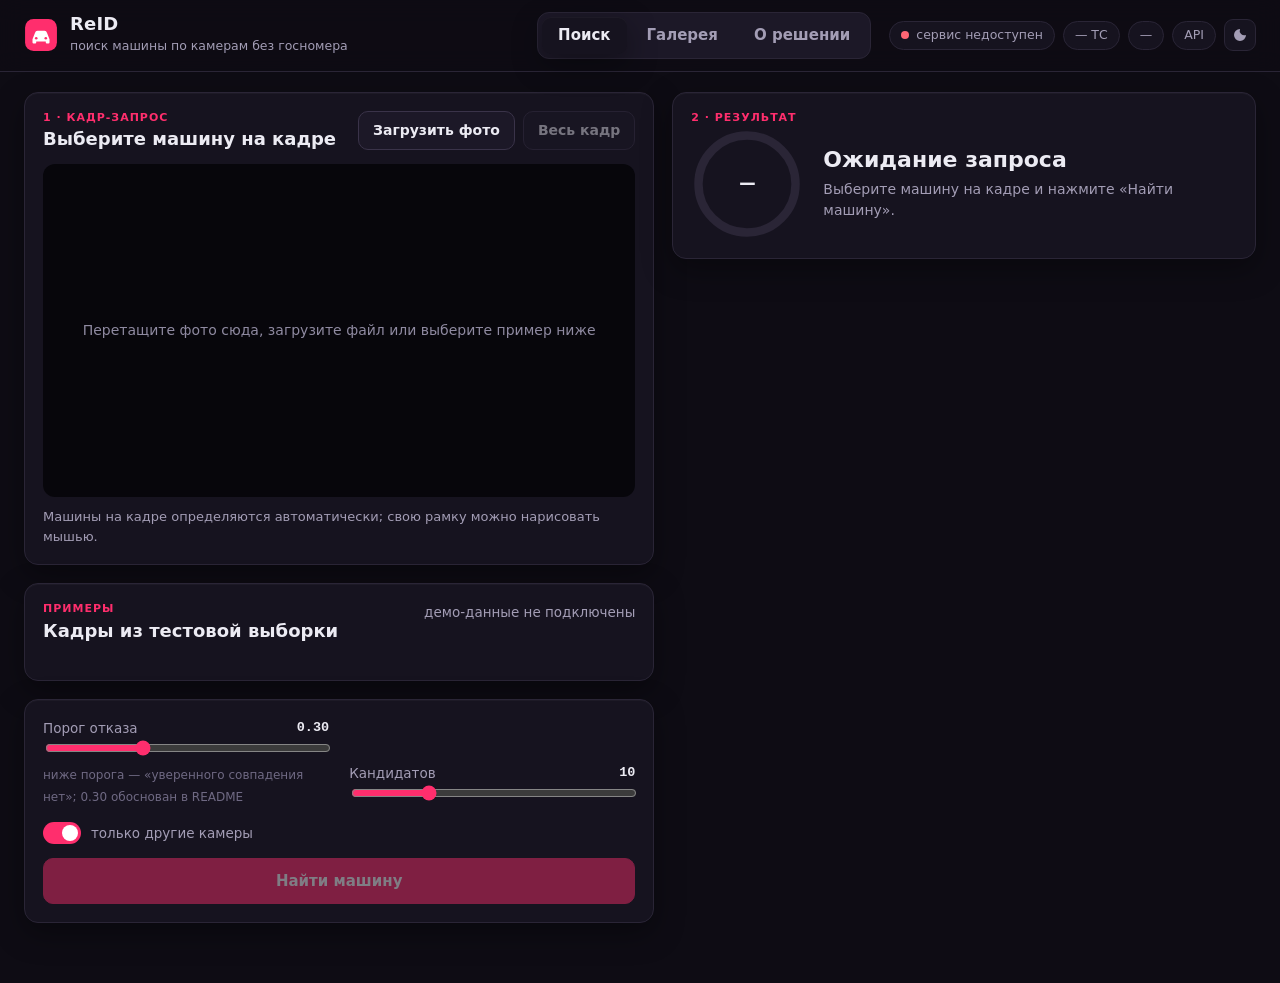
==== commit 8e174647: "Новый веб-интерфейс: автоопределение машин, точное сравнение, галерея 1860 ТС - POST /api/detect: Fa" ====
--- a/service/web/index.html
+++ b/service/web/index.html
@@ -1,764 +1,195 @@
 <!doctype html>
 <html lang="ru" data-theme="dark">
 <head>
-  <meta charset="utf-8">
-  <meta name="viewport" content="width=device-width, initial-scale=1, viewport-fit=cover">
-  <title>ReID · Поиск ТС по городским камерам</title>
-  <meta name="description" content="Сервис распознавания и поиска автомобиля по камерам городской сети без госномера">
-  <link rel="icon" type="image/svg+xml" href="favicon.svg">
-  <link rel="stylesheet" href="styles.css">
+<meta charset="utf-8">
+<meta name="viewport" content="width=device-width, initial-scale=1, viewport-fit=cover">
+<title>ReID · поиск машины по камерам</title>
+<link rel="icon" href="favicon.svg" type="image/svg+xml">
+<link rel="stylesheet" href="styles.css">
 </head>
 <body>
+<header class="top">
+  <div class="brand">
+    <svg class="mark" viewBox="0 0 32 32" aria-hidden="true"><rect x="1" y="1" width="30" height="30" rx="8"/><path d="M8 20l2.4-6.2A2.5 2.5 0 0 1 12.7 12h6.6a2.5 2.5 0 0 1 2.3 1.8L24 20v3a1 1 0 0 1-1 1h-1.5a1 1 0 0 1-1-1v-1h-9v1a1 1 0 0 1-1 1H9a1 1 0 0 1-1-1z"/><circle cx="11.5" cy="19" r="1.2"/><circle cx="20.5" cy="19" r="1.2"/></svg>
+    <div>
+      <b>ReID</b>
+      <span>поиск машины по камерам без госномера</span>
+    </div>
+  </div>
+  <nav class="tabs" role="tablist">
+    <button role="tab" data-tab="search" aria-selected="true">Поиск</button>
+    <button role="tab" data-tab="gallery" aria-selected="false">Галерея</button>
+    <button role="tab" data-tab="about" aria-selected="false">О решении</button>
+  </nav>
+  <div class="status">
+    <span class="chip" id="stState"><i class="dot"></i><span>подключение…</span></span>
+    <span class="chip" id="stGallery">— ТС</span>
+    <span class="chip" id="stDevice">—</span>
+    <span class="chip warn hidden" id="stReadonly">только чтение</span>
+    <a class="chip link" href="/api/docs" target="_blank" rel="noopener">API</a>
+    <button class="icon-btn" id="themeBtn" aria-label="Сменить тему"><svg viewBox="0 0 24 24"><path d="M12 3a9 9 0 1 0 9 9 7 7 0 0 1-9-9z"/></svg></button>
+  </div>
+</header>
 
-  <!-- App Header -->
-  <header class="app-header">
-    <div class="header-inner">
-      <div class="brand">
-        <div class="brand-logo">
-          <svg viewBox="0 0 32 32" fill="none">
-            <rect width="32" height="32" rx="8" fill="url(#brandGrad)"/>
-            <path d="M6 12V8H10M26 12V8H22M6 20V24H10M26 20V24H22" stroke="#fff" stroke-width="1.8" stroke-linecap="round"/>
-            <path d="M9 19L11 13H21L23 19M8 19H24C25 19 25.5 19.6 25.5 20.5V21.5H6.5V20.5C6.5 19.6 7 19 8 19Z" stroke="#fff" stroke-width="1.8" stroke-linejoin="round"/>
-            <circle cx="10.5" cy="21.5" r="1.5" fill="#FF0053"/>
-            <circle cx="21.5" cy="21.5" r="1.5" fill="#FF0053"/>
-            <defs>
-              <linearGradient id="brandGrad" x1="0%" y1="0%" x2="100%" y2="100%">
-                <stop offset="0%" stop-color="#310F53"/>
-                <stop offset="100%" stop-color="#FF0053"/>
-              </linearGradient>
-            </defs>
-          </svg>
+<main>
+  <!-- ==================== ПОИСК ==================== -->
+  <section id="tab-search" class="tab-page">
+    <div class="col-left">
+      <div class="card">
+        <div class="card-head">
+          <div>
+            <div class="eyebrow">1 · кадр-запрос</div>
+            <h2>Выберите машину на кадре</h2>
+          </div>
+          <div class="actions">
+            <label class="btn ghost" for="fileInput">Загрузить фото<input type="file" id="fileInput" accept="image/jpeg,image/png"></label>
+            <button class="btn ghost" id="wholeBtn" disabled>Весь кадр</button>
+          </div>
         </div>
-        <div class="brand-titles">
-          <div class="brand-name">
-            <span>ReID</span>
-            <span class="brand-badge">ЛЦТ 2026</span>
+        <div class="stage" id="stage">
+          <div class="stage-empty" id="stageEmpty">
+            <p>Перетащите фото сюда, загрузите файл или выберите пример ниже</p>
           </div>
-          <p class="brand-desc">Поиск автомобиля по городским камерам без госномера</p>
+          <img id="frame" alt="кадр-запрос" hidden>
+          <svg id="overlay" hidden></svg>
+          <div class="stage-busy hidden" id="stageBusy"><span class="spinner"></span>ищем машины на кадре…</div>
+        </div>
+        <div class="stage-info" id="stageInfo">Машины на кадре определяются автоматически; свою рамку можно нарисовать мышью.</div>
+      </div>
+
+      <div class="card">
+        <div class="card-head">
+          <div>
+            <div class="eyebrow">примеры</div>
+            <h2>Кадры из тестовой выборки</h2>
+          </div>
+          <span class="muted" id="samplesCount"></span>
+        </div>
+        <div class="samples" id="samples"></div>
+      </div>
+
+      <div class="card controls">
+        <div class="ctrl">
+          <label for="thr">Порог отказа <b id="thrVal">0.30</b></label>
+          <input type="range" id="thr" min="0" max="0.9" step="0.01" value="0.30">
+          <small>ниже порога — «уверенного совпадения нет»; 0.30 обоснован в README</small>
+        </div>
+        <div class="ctrl">
+          <label for="topk">Кандидатов <b id="topkVal">10</b></label>
+          <input type="range" id="topk" min="3" max="30" step="1" value="10">
+        </div>
+        <label class="switch"><input type="checkbox" id="xcam" checked><span></span>только другие камеры</label>
+        <button class="btn primary" id="goBtn" disabled><span class="spinner hidden"></span><span class="lbl">Найти машину</span></button>
+      </div>
+    </div>
+
+    <div class="col-right">
+      <div class="card verdict idle" id="verdict">
+        <div class="eyebrow">2 · результат</div>
+        <div class="verdict-body">
+          <div class="ring" id="ring"><svg viewBox="0 0 120 120"><circle cx="60" cy="60" r="52" class="track"/><circle cx="60" cy="60" r="52" class="val" id="ringVal"/></svg><b id="ringNum">—</b></div>
+          <div class="verdict-text">
+            <h2 id="vTitle">Ожидание запроса</h2>
+            <p id="vSub">Выберите машину на кадре и нажмите «Найти машину».</p>
+            <div class="route hidden" id="route"><span id="routeFrom">кам. —</span><i></i><span id="routeTo">кам. —</span></div>
+          </div>
         </div>
       </div>
 
-      <!-- Live Health & Provider Status Pill -->
-      <div class="header-status">
-        <div class="status-indicator" id="statusPill" title="Статус подключения к сервису">
-          <span class="status-dot"></span>
-          <span class="status-text" id="statusText">Подключение…</span>
+      <div class="card compare hidden" id="compare">
+        <div class="card-head">
+          <div>
+            <div class="eyebrow">сравнение</div>
+            <h2 id="cmpTitle">Запрос и кандидат №1</h2>
+          </div>
+          <label class="switch" id="heatSwitch"><input type="checkbox" id="heatToggle"><span></span>карта внимания</label>
         </div>
-        <div class="status-chip" id="galleryCountChip" title="Количество ТС в базе данных">
-          <svg width="14" height="14" viewBox="0 0 24 24" fill="none" stroke="currentColor" stroke-width="2"><path d="M21 16V8a2 2 0 0 0-1-1.73l-7-4a2 2 0 0 0-2 0l-7 4A2 2 0 0 0 3 8v8a2 2 0 0 0 1 1.73l7 4a2 2 0 0 0 2 0l7-4A2 2 0 0 0 21 16z"></path><polyline points="3.27 6.96 12 12.01 20.73 6.96"></polyline><line x1="12" y1="22.08" x2="12" y2="12"></line></svg>
-          <span id="headerGalleryCount">— ТС</span>
+        <div class="pair">
+          <figure>
+            <div class="shot" id="shotQ"><img id="imgQ" alt="запрос"><div class="heat" id="heatQ"></div></div>
+            <figcaption>запрос · <span id="camQ">кам. —</span></figcaption>
+          </figure>
+          <div class="pair-mid"><b id="cmpScore">—</b><small>близость</small><span class="pill" id="cmpPill">—</span></div>
+          <figure>
+            <div class="shot" id="shotC"><img id="imgC" alt="кандидат"><div class="heat" id="heatC"></div></div>
+            <figcaption>кандидат #<span id="idC">—</span> · <span id="camC">кам. —</span></figcaption>
+          </figure>
         </div>
-        <div class="status-chip hardware-chip" id="providerChip" title="Аппаратный ускоритель вычислений">
-          <svg width="14" height="14" viewBox="0 0 24 24" fill="none" stroke="currentColor" stroke-width="2"><rect x="4" y="4" width="16" height="16" rx="2"/><rect x="9" y="9" width="6" height="6"/><line x1="9" y1="1" x2="9" y2="4"/><line x1="15" y1="1" x2="15" y2="4"/><line x1="9" y1="20" x2="9" y2="23"/><line x1="15" y1="20" x2="15" y2="23"/><line x1="20" y1="9" x2="23" y2="9"/><line x1="20" y1="14" x2="23" y2="14"/><line x1="1" y1="9" x2="4" y2="9"/><line x1="1" y1="14" x2="4" y2="14"/></svg>
-          <span id="headerProvider">CPU</span>
-        </div>
-        <div class="status-chip readonly-chip hidden" id="readonlyChip" title="Галерея работает в режиме только для чтения">
-          <svg width="14" height="14" viewBox="0 0 24 24" fill="none" stroke="currentColor" stroke-width="2"><rect x="3" y="11" width="18" height="11" rx="2" ry="2"></rect><path d="M7 11V7a5 5 0 0 1 10 0v4"></path></svg>
-          <span>Только чтение</span>
+        <div class="heat-bar hidden" id="heatBar">
+          <span>прозрачность</span><input type="range" id="heatOpacity" min="0.1" max="1" step="0.05" value="0.7">
+          <small id="heatNote">вклад каждого участка 14×14 px в близость дообученной ViT-модели: яркое — детали, давшие совпадение</small>
         </div>
       </div>
 
-      <!-- Navigation & Utility -->
-      <nav class="header-nav">
-        <button class="nav-btn active" data-tab="search" id="tabBtnSearch">
-          <svg width="16" height="16" viewBox="0 0 24 24" fill="none" stroke="currentColor" stroke-width="2"><circle cx="11" cy="11" r="8"></circle><line x1="21" y1="21" x2="16.65" y2="16.65"></line></svg>
-          <span>Поиск</span>
-        </button>
-        <button class="nav-btn" data-tab="gallery" id="tabBtnGallery">
-          <svg width="16" height="16" viewBox="0 0 24 24" fill="none" stroke="currentColor" stroke-width="2"><rect x="3" y="3" width="7" height="7"></rect><rect x="14" y="3" width="7" height="7"></rect><rect x="14" y="14" width="7" height="7"></rect><rect x="3" y="14" width="7" height="7"></rect></svg>
-          <span>Галерея</span>
-        </button>
-        <button class="nav-btn" data-tab="info" id="tabBtnInfo">
-          <svg width="16" height="16" viewBox="0 0 24 24" fill="none" stroke="currentColor" stroke-width="2"><circle cx="12" cy="12" r="10"></circle><line x1="12" y1="16" x2="12" y2="12"></line><line x1="12" y1="8" x2="12.01" y2="8"></line></svg>
-          <span>О модели</span>
-        </button>
-      </nav>
-
-      <div class="header-actions">
-        <a href="/api/docs" target="_blank" rel="noreferrer" class="btn-ghost-sm" title="Открыть спецификацию OpenAPI (Swagger)">
-          <svg width="14" height="14" viewBox="0 0 24 24" fill="none" stroke="currentColor" stroke-width="2"><path d="M18 13v6a2 2 0 0 1-2 2H5a2 2 0 0 1-2-2V8a2 2 0 0 1 2-2h6"></path><polyline points="15 3 21 3 21 9"></polyline><line x1="10" y1="14" x2="21" y2="3"></line></svg>
-          <span>Swagger API</span>
-        </a>
-        <button class="theme-toggle-btn" id="themeToggleBtn" title="Переключить тему оформления" aria-label="Переключить тему">
-          <svg class="sun-icon" width="17" height="17" viewBox="0 0 24 24" fill="none" stroke="currentColor" stroke-width="2"><circle cx="12" cy="12" r="5"/><line x1="12" y1="1" x2="12" y2="3"/><line x1="12" y1="21" x2="12" y2="23"/><line x1="4.22" y1="4.22" x2="5.64" y2="5.64"/><line x1="18.36" y1="18.36" x2="19.78" y2="19.78"/><line x1="1" y1="12" x2="3" y2="12"/><line x1="21" y1="12" x2="23" y2="12"/><line x1="4.22" y1="19.78" x2="5.64" y2="18.36"/><line x1="18.36" y1="5.64" x2="19.78" y2="4.22"/></svg>
-          <svg class="moon-icon" width="17" height="17" viewBox="0 0 24 24" fill="none" stroke="currentColor" stroke-width="2"><path d="M21 12.79A9 9 0 1 1 11.21 3 7 7 0 0 0 21 12.79z"/></svg>
-        </button>
+      <div class="card results hidden" id="results">
+        <div class="card-head">
+          <div>
+            <div class="eyebrow">кандидаты</div>
+            <h2 id="resTitle">Похожие машины с других камер</h2>
+          </div>
+          <div class="actions">
+            <button class="btn ghost sm" id="expJson">JSON</button>
+            <button class="btn ghost sm" id="expCsv">CSV</button>
+          </div>
+        </div>
+        <div class="legend"><span class="b hi"></span>&gt; 0.60 высокая<span class="b mid"></span>0.30–0.60 средняя<span class="b lo"></span>&lt; порога</div>
+        <div class="grid" id="grid"></div>
       </div>
     </div>
-  </header>
+  </section>
 
-  <!-- Main Container -->
-  <main class="app-main">
+  <!-- ==================== ГАЛЕРЕЯ ==================== -->
+  <section id="tab-gallery" class="tab-page hidden">
+    <div class="card">
+      <div class="card-head">
+        <div>
+          <div class="eyebrow">база</div>
+          <h2 id="galTitle">Галерея</h2>
+        </div>
+        <div class="actions">
+          <button class="btn ghost" id="galLoadDemo">Загрузить тестовую галерею</button>
+          <button class="btn danger" id="galClear">Очистить</button>
+        </div>
+      </div>
+      <p class="muted" id="galInfo"></p>
+      <div class="grid gallery" id="galGrid"></div>
+      <div class="more"><button class="btn ghost" id="galMore">Показать ещё</button></div>
+    </div>
+  </section>
 
-    <!-- ============================================== -->
-    <!-- SCREEN 1: ПОИСК (SEARCH)                       -->
-    <!-- ============================================== -->
-    <section id="view-search" class="view-panel active">
-      <div class="search-layout">
-        
-        <!-- LEFT COLUMN: QUERY FRAME & STAGE -->
-        <div class="col-stage">
-          
-          <!-- Stage Card -->
-          <div class="card stage-card">
-            <div class="card-header">
-              <div class="header-left">
-                <span class="eyebrow">01 · КАДР-ЗАПРОС</span>
-                <h2 class="card-title">Выделение автомобиля на кадре</h2>
-              </div>
-              <div class="stage-tools">
-                <button class="tool-btn" id="btnFitStage" title="По размеру экрана">
-                  <svg width="14" height="14" viewBox="0 0 24 24" fill="none" stroke="currentColor" stroke-width="2"><path d="M8 3H5a2 2 0 0 0-2 2v3m18 0V5a2 2 0 0 0-2-2h-3m0 18h3a2 2 0 0 0 2-2v-3M3 16v3a2 2 0 0 0 2 2h3"/></svg>
-                  <span>Вписать</span>
-                </button>
-                <button class="tool-btn" id="btnFullFrame" title="Считать весь кадр машиной">
-                  <svg width="14" height="14" viewBox="0 0 24 24" fill="none" stroke="currentColor" stroke-width="2"><rect x="3" y="3" width="18" height="18" rx="2"/></svg>
-                  <span>Весь кадр</span>
-                </button>
-                <button class="tool-btn danger" id="btnClearBbox" title="Сбросить выделение">
-                  <svg width="14" height="14" viewBox="0 0 24 24" fill="none" stroke="currentColor" stroke-width="2"><line x1="18" y1="6" x2="6" y2="18"></line><line x1="6" y1="6" x2="18" y2="18"></line></svg>
-                  <span>Сбросить рамку</span>
-                </button>
-              </div>
-            </div>
+  <!-- ==================== О РЕШЕНИИ ==================== -->
+  <section id="tab-about" class="tab-page hidden">
+    <div class="card about">
+      <div class="eyebrow">как это работает</div>
+      <h2>Цифровой отпечаток машины вместо номера</h2>
+      <ol class="steps">
+        <li><b>Рамка</b><span>машина вырезается по рамке (детектор находит её сам)</span></li>
+        <li><b>Две нейросети</b><span>DINOv2 ViT-B и DINOv3 ConvNeXt-S, дообученные на машинах, дают отпечаток из 2304 чисел</span></li>
+        <li><b>Камера по фону</b><span>машина закрашивается, по фону кадра определяется камера; кадры той же камеры не мешают поиску</span></li>
+        <li><b>Поиск</b><span>ближайшие отпечатки в базе FAISS; уверенность — косинусная близость</span></li>
+        <li><b>Решение</b><span>кандидат с уверенностью или честный отказ ниже порога 0.30</span></li>
+      </ol>
+      <div class="kpis">
+        <div><b>0.766</b><span>mAP@10</span></div>
+        <div><b>73.5%</b><span>верная машина первой</span></div>
+        <div><b>89.4%</b><span>в первой пятёрке</span></div>
+        <div><b>702 МБ</b><span>все веса, офлайн</span></div>
+      </div>
+      <p class="muted">Валидация на машинах, которых модель не видела. Код, метрики и обоснование порога — <a href="https://github.com/vexi1es/ReID" target="_blank" rel="noopener">github.com/vexi1es/ReID</a>. Команда DreamCore, ЛЦТ 2026, задача 7 (Фалькон Тех).</p>
+    </div>
+  </section>
+</main>
 
-            <!-- Interactive Stage Area -->
-            <div class="canvas-viewport" id="stageViewport">
-              <div class="viewport-placeholder" id="viewportPlaceholder">
-                <div class="placeholder-icon">
-                  <svg width="48" height="48" viewBox="0 0 24 24" fill="none" stroke="currentColor" stroke-width="1.5">
-                    <rect x="3" y="3" width="18" height="18" rx="3"/>
-                    <circle cx="8.5" cy="8.5" r="1.5"/>
-                    <polyline points="21 15 16 10 5 21"/>
-                  </svg>
-                </div>
-                <h3>Кадр не выбран</h3>
-                <p>Выберите пример из тестовой выборки ниже или загрузите свой снимок с камеры</p>
-                <label class="btn-primary" style="margin-top: 10px;">
-                  <svg width="16" height="16" viewBox="0 0 24 24" fill="none" stroke="currentColor" stroke-width="2"><path d="M21 15v4a2 2 0 0 1-2 2H5a2 2 0 0 1-2-2v-4"></path><polyline points="17 8 12 3 7 8"></polyline><line x1="12" y1="3" x2="12" y2="15"></line></svg>
-                  <span>Загрузить кадр с ПК</span>
-                  <input type="file" id="fileInput" accept="image/jpeg,image/png" hidden>
-                </label>
-              </div>
+<div class="toasts" id="toasts" aria-live="polite"></div>
 
-              <!-- Canvas and Overlay Elements -->
-              <div class="canvas-wrapper hidden" id="canvasWrapper">
-                <canvas id="mainCanvas"></canvas>
-                <!-- Animated AI Laser Scanner -->
-                <div class="ai-laser-scanner hidden" id="laserScanner">
-                  <div class="laser-beam"></div>
-                  <div class="laser-grid"></div>
-                </div>
-                <!-- Interactive Coordinate Floating Pill -->
-                <div class="bbox-pill hidden" id="bboxPill">
-                  <span class="pill-dot"></span>
-                  <span id="bboxPillCoords">x: 0, y: 0 · 0 × 0</span>
-                </div>
-              </div>
-            </div>
+<div class="modal hidden" id="confirm" role="dialog" aria-modal="true">
+  <div class="modal-box">
+    <h3 id="confirmTitle">Подтвердите</h3>
+    <p id="confirmText"></p>
+    <div class="actions"><button class="btn ghost" id="confirmNo">Отмена</button><button class="btn danger" id="confirmYes">Удалить</button></div>
+  </div>
+</div>
 
-            <!-- Stage Bottom Bar -->
-            <div class="stage-footer">
-              <div class="footer-left">
-                <label class="btn-outline-sm" title="Загрузить свой кадр">
-                  <svg width="14" height="14" viewBox="0 0 24 24" fill="none" stroke="currentColor" stroke-width="2"><path d="M21 15v4a2 2 0 0 1-2 2H5a2 2 0 0 1-2-2v-4"></path><polyline points="17 8 12 3 7 8"></polyline><line x1="12" y1="3" x2="12" y2="15"></line></svg>
-                  <span>Загрузить свой кадр</span>
-                  <input type="file" id="fileInputSecondary" accept="image/jpeg,image/png" hidden>
-                </label>
-                <span class="crop-info" id="bboxInfo">Нарисуйте рамку мышью или пальцем (координаты кадра)</span>
-              </div>
-              <div class="resolution-badge" id="frameResolutionBadge">
-                1920 × 1080 px
-              </div>
-            </div>
-          </div>
-
-          <!-- Samples Carousel Card -->
-          <div class="card samples-card">
-            <div class="card-header">
-              <div class="header-left">
-                <span class="eyebrow">ТЕСТОВАЯ ВЫБОРКА</span>
-                <h3 class="card-subtitle">Примеры запросов из камер города</h3>
-              </div>
-              <div class="samples-count" id="samplesCountBadge">20 доступно</div>
-            </div>
-            <div class="samples-scroll" id="samplesContainer">
-              <!-- Dynamically populated sample thumbnails -->
-              <div class="samples-loading">
-                <div class="spinner-sm"></div>
-                <span>Загрузка тестовых кадров…</span>
-              </div>
-            </div>
-          </div>
-
-          <!-- Search Settings & Action Card -->
-          <div class="card settings-card">
-
-            <div class="settings-params">
-
-              <!-- Threshold Control -->
-              <div class="setting-tile">
-                <div class="setting-head">
-                  <span class="setting-title">
-                    Порог схожести
-                    <span class="info-tooltip" title="Косинусная близость ниже которой совпадение считается неуверенным (отказ). По умолчанию 0.30">ⓘ</span>
-                  </span>
-                  <span class="setting-pill" id="valThreshold">0.30</span>
-                </div>
-                <input type="range" id="rangeThreshold" min="0" max="0.9" step="0.01" value="0.30" class="app-range">
-              </div>
-
-              <!-- Top-K Control -->
-              <div class="setting-tile">
-                <div class="setting-head">
-                  <span class="setting-title">
-                    Число кандидатов Top-K
-                    <span class="info-tooltip" title="Сколько наиболее похожих автомобилей отображать в ленте результатов (1–30)">ⓘ</span>
-                  </span>
-                  <span class="setting-pill" id="valTopK">10</span>
-                </div>
-                <input type="range" id="rangeTopK" min="1" max="30" step="1" value="10" class="app-range">
-              </div>
-
-            </div>
-
-            <!-- Compact cross-camera toggle row -->
-            <label class="toggle-row-clean" for="checkExcludeSameCamera">
-              <div class="toggle-row-left">
-                <svg width="15" height="15" viewBox="0 0 24 24" fill="none" stroke="currentColor" stroke-width="1.8" style="flex-shrink:0; color: var(--brand-lavender)"><path d="M8 3H5a2 2 0 0 0-2 2v3"/><path d="M21 8V5a2 2 0 0 0-2-2h-3"/><path d="M3 16v3a2 2 0 0 0 2 2h3"/><path d="M16 21h3a2 2 0 0 0 2-2v-3"/><path d="M9 10h6M9 14h6" stroke-linecap="round"/></svg>
-                <span>Исключать кадры той же камеры</span>
-              </div>
-              <div class="toggle-switch">
-                <input type="checkbox" id="checkExcludeSameCamera" checked>
-                <span class="slider round"></span>
-              </div>
-            </label>
-
-            <!-- Action Bar -->
-            <div class="search-action-bar">
-              <button class="btn-search-main" id="btnRunSearch" disabled>
-                <div class="btn-content">
-                  <svg class="search-icon" width="18" height="18" viewBox="0 0 24 24" fill="none" stroke="currentColor" stroke-width="2.2"><circle cx="11" cy="11" r="8"></circle><line x1="21" y1="21" x2="16.65" y2="16.65"></line></svg>
-                  <div class="search-spinner hidden"></div>
-                  <span class="btn-text">Найти автомобиль</span>
-                </div>
-                <div class="btn-ripple"></div>
-              </button>
-
-              <div class="search-timing-tag hidden" id="timingTag">
-                <svg width="14" height="14" viewBox="0 0 24 24" fill="none" stroke="currentColor" stroke-width="2"><circle cx="12" cy="12" r="10"/><polyline points="12 6 12 12 16 14"/></svg>
-                <span id="timingText">—</span>
-              </div>
-            </div>
-
-          </div>
-
-        </div>
-
-        <!-- RIGHT COLUMN: RESULTS & CANDIDATES -->
-        <div class="col-results">
-          
-          <div class="card results-card">
-            
-            <div class="card-header">
-              <div class="header-left">
-                <span class="eyebrow">03 · РЕЗУЛЬТАТ ПОИСКА</span>
-                <h2 class="card-title">Идентификация и ранжирование</h2>
-              </div>
-              <!-- Export Controls -->
-              <div class="export-actions hidden" id="exportActionsGroup">
-                <button class="btn-outline-sm" id="btnExportJson" title="Скачать полный ответ API в формате JSON">
-                  <svg width="13" height="13" viewBox="0 0 24 24" fill="none" stroke="currentColor" stroke-width="2"><path d="M21 15v4a2 2 0 0 1-2 2H5a2 2 0 0 1-2-2v-4"/><polyline points="7 10 12 15 17 10"/><line x1="12" y1="15" x2="12" y2="3"/></svg>
-                  <span>JSON</span>
-                </button>
-                <button class="btn-outline-sm" id="btnExportCsv" title="Экспорт результатов в таблицу CSV">
-                  <svg width="13" height="13" viewBox="0 0 24 24" fill="none" stroke="currentColor" stroke-width="2"><path d="M14 2H6a2 2 0 0 0-2 2v16a2 2 0 0 0 2 2h12a2 2 0 0 0 2-2V8z"/><polyline points="14 2 14 8 20 8"/><line x1="16" y1="13" x2="8" y2="13"/><line x1="16" y1="17" x2="8" y2="17"/><polyline points="10 9 9 9 8 9"/></svg>
-                  <span>CSV</span>
-                </button>
-                <button class="btn-ghost-sm" id="btnCopyJson" title="Скопировать JSON в буфер">
-                  <svg width="13" height="13" viewBox="0 0 24 24" fill="none" stroke="currentColor" stroke-width="2"><rect x="9" y="9" width="13" height="13" rx="2" ry="2"></rect><path d="M5 15H4a2 2 0 0 1-2-2V4a2 2 0 0 1 2-2h9a2 2 0 0 1 2 2v1"></path></svg>
-                </button>
-              </div>
-            </div>
-
-            <!-- Dynamic Verdict Banner -->
-            <div class="verdict-banner empty-state" id="verdictBanner">
-              <div class="banner-icon-col">
-                <div class="verdict-icon-bubble" id="verdictIcon">
-                  <svg width="24" height="24" viewBox="0 0 24 24" fill="none" stroke="currentColor" stroke-width="2"><circle cx="11" cy="11" r="8"></circle><line x1="21" y1="21" x2="16.65" y2="16.65"></line></svg>
-                </div>
-              </div>
-              <div class="banner-content">
-                <h3 class="verdict-headline" id="verdictHeadline">Ожидание запроса</h3>
-                <p class="verdict-subtext" id="verdictSubtext">Выберите тестовый кадр или загрузите снимок и нажмите «Найти автомобиль»</p>
-                <div class="verdict-meta" id="verdictMeta"></div>
-              </div>
-            </div>
-
-            <!-- Best Match Spotlight Card (Hidden until match is found) -->
-            <div class="spotlight-card hidden" id="spotlightCard">
-              <div class="spotlight-top-bar">
-                <div class="spotlight-badge">
-                  <span class="pulse-spark"></span>
-                  <span>ЛУЧШИЙ КАНДИДАТ</span>
-                </div>
-                <div class="spotlight-rank-pill">Ранг #1</div>
-              </div>
-
-              <!-- Camera Trajectory Route Visualization -->
-              <div class="camera-trajectory-bar" id="spotlightTrajBar">
-                <div class="traj-node">
-                  <span class="traj-sub">Камера запроса</span>
-                  <span class="traj-name" id="spotlightQueryCam">Камера #—</span>
-                </div>
-                <div class="traj-flow">
-                  <div class="traj-line"></div>
-                  <div class="traj-flow-pulse"></div>
-                  <svg width="14" height="14" viewBox="0 0 24 24" fill="none" stroke="currentColor" stroke-width="2.5"><polyline points="9 18 15 12 9 6"></polyline></svg>
-                </div>
-                <div class="traj-node match">
-                  <span class="traj-sub">Камера фиксации</span>
-                  <span class="traj-name match" id="spotlightMatchCam">Камера #—</span>
-                </div>
-              </div>
-
-              <div class="spotlight-grid">
-                <div class="spotlight-visual">
-                  <img id="spotlightImg" src="" alt="Лучший кандидат" loading="lazy">
-                  <div class="zoom-lens-badge" title="Увеличение при наведении">
-                    <svg width="12" height="12" viewBox="0 0 24 24" fill="none" stroke="currentColor" stroke-width="2"><circle cx="11" cy="11" r="8"></circle><line x1="21" y1="21" x2="16.65" y2="16.65"></line><line x1="11" y1="8" x2="11" y2="14"></line><line x1="8" y1="11" x2="14" y2="11"></line></svg>
-                    <span>Зум</span>
-                  </div>
-                  <button class="btn-compare-spotlight" id="btnCompareSpotlight" title="Сравнить шторкой с запросом">
-                    <svg width="14" height="14" viewBox="0 0 24 24" fill="none" stroke="currentColor" stroke-width="2"><circle cx="18" cy="18" r="3"/><circle cx="6" cy="6" r="3"/><path d="M13 6h3a2 2 0 0 1 2 2v7"/><path d="M11 18H8a2 2 0 0 1-2-2V9"/></svg>
-                    <span>Сравнить шторкой</span>
-                  </button>
-                </div>
-                <div class="spotlight-info">
-                  <div class="spotlight-score-block">
-                    <div class="score-number-group">
-                      <div class="circular-gauge-wrap">
-                        <svg class="circular-gauge" viewBox="0 0 36 36">
-                          <path class="gauge-bg" d="M18 2.0845 a 15.9155 15.9155 0 0 1 0 31.831 a 15.9155 15.9155 0 0 1 0 -31.831"/>
-                          <path class="gauge-stroke" id="gaugeStroke" stroke-dasharray="0, 100" d="M18 2.0845 a 15.9155 15.9155 0 0 1 0 31.831 a 15.9155 15.9155 0 0 1 0 -31.831"/>
-                        </svg>
-                        <span class="gauge-perc-label" id="spotlightGaugePerc">0%</span>
-                      </div>
-                      <div class="score-text-col">
-                        <span class="score-large" id="spotlightScore">0.000</span>
-                        <span class="score-label">косинусная близость</span>
-                      </div>
-                    </div>
-                  </div>
-                  
-                  <div class="spotlight-details-list">
-                    <div class="detail-row">
-                      <span class="detail-key">ID в галерее:</span>
-                      <span class="detail-val mono" id="spotlightId">#—</span>
-                    </div>
-                    <div class="detail-row">
-                      <span class="detail-key">Вердикт уверенности:</span>
-                      <span class="detail-val confidence-tag ok" id="spotlightConf">Высокая</span>
-                    </div>
-                  </div>
-                </div>
-              </div>
-            </div>
-
-            <!-- Filter & Sort Strip for Candidates -->
-            <div class="results-toolbar hidden" id="resultsToolbar">
-              <div class="filter-chips">
-                <button class="filter-chip active" data-filter="all" id="chipFilterAll">Все (<span id="countAll">0</span>)</button>
-                <button class="filter-chip" data-filter="accepted" id="chipFilterAccepted">Выше порога (<span id="countAccepted">0</span>)</button>
-              </div>
-              <div class="legend-row">
-                <span class="legend-item"><i class="dot ok"></i> > 0.60 Высокая</span>
-                <span class="legend-item"><i class="dot mid"></i> 0.30–0.60 Средняя</span>
-                <span class="legend-item"><i class="dot low"></i> < 0.30 Отказ</span>
-              </div>
-            </div>
-
-            <!-- Candidates Grid -->
-            <div class="candidates-grid" id="candidatesGrid">
-              <div class="empty-state-card">
-                <svg width="40" height="40" viewBox="0 0 24 24" fill="none" stroke="currentColor" stroke-width="1.5"><rect x="2" y="7" width="20" height="14" rx="2" ry="2"></rect><path d="M16 21V5a2 2 0 0 0-2-2h-4a2 2 0 0 0-2 2v16"></path></svg>
-                <p>Результаты ранжирования появятся здесь после запуска поиска</p>
-              </div>
-            </div>
-
-          </div>
-
-        </div>
-
-      </div>
-    </section>
-
-    <!-- ============================================== -->
-    <!-- SCREEN 2: ГАЛЕРЕЯ (GALLERY)                    -->
-    <!-- ============================================== -->
-    <section id="view-gallery" class="view-panel">
-      <div class="gallery-layout">
-        
-        <!-- TOP STATS ROW -->
-        <div class="stats-row">
-          
-          <div class="stat-card">
-            <div class="stat-icon-wrap icon-purple">
-              <svg width="22" height="22" viewBox="0 0 24 24" fill="none" stroke="currentColor" stroke-width="2"><rect x="3" y="3" width="7" height="7"></rect><rect x="14" y="3" width="7" height="7"></rect><rect x="14" y="14" width="7" height="7"></rect><rect x="3" y="14" width="7" height="7"></rect></svg>
-            </div>
-            <div class="stat-meta">
-              <span class="stat-label">Всего ТС в базе</span>
-              <span class="stat-number" id="gStatCount">—</span>
-            </div>
-          </div>
-
-          <div class="stat-card">
-            <div class="stat-icon-wrap icon-magenta">
-              <svg width="22" height="22" viewBox="0 0 24 24" fill="none" stroke="currentColor" stroke-width="2"><polygon points="12 2 2 7 12 12 22 7 12 2"></polygon><polyline points="2 17 12 22 22 17"></polyline><polyline points="2 12 12 17 22 12"></polyline></svg>
-            </div>
-            <div class="stat-meta">
-              <span class="stat-label">Индекс поиска</span>
-              <span class="stat-number" id="gStatIndex">Flat Cosine</span>
-            </div>
-          </div>
-
-          <div class="stat-card">
-            <div class="stat-icon-wrap icon-lavender">
-              <svg width="22" height="22" viewBox="0 0 24 24" fill="none" stroke="currentColor" stroke-width="2"><rect x="4" y="4" width="16" height="16" rx="2"/><rect x="9" y="9" width="6" height="6"/><line x1="9" y1="1" x2="9" y2="4"/><line x1="15" y1="1" x2="15" y2="4"/><line x1="9" y1="20" x2="9" y2="23"/><line x1="15" y1="20" x2="15" y2="23"/></svg>
-            </div>
-            <div class="stat-meta">
-              <span class="stat-label">Вычислитель</span>
-              <span class="stat-number" id="gStatProvider">CPU</span>
-            </div>
-          </div>
-
-          <div class="stat-card">
-            <div class="stat-icon-wrap icon-green">
-              <svg width="22" height="22" viewBox="0 0 24 24" fill="none" stroke="currentColor" stroke-width="2"><path d="M12 22s8-4 8-10V5l-8-3-8 3v7c0 6 8 10 8 10z"></path></svg>
-            </div>
-            <div class="stat-meta">
-              <span class="stat-label">Размерность отпечатка</span>
-              <span class="stat-number" id="gStatDim">2304 D</span>
-            </div>
-          </div>
-
-        </div>
-
-        <!-- ACTIONS & MANAGEMENT -->
-        <div class="gallery-management-card card">
-          <div class="management-grid">
-            
-            <!-- Left: Batch Operations -->
-            <div class="batch-ops">
-              <span class="eyebrow">УПРАВЛЕНИЕ ДЕМО-БАЗОЙ</span>
-              <div class="btn-group-row">
-                <button class="btn-primary" id="btnDemoLoad">
-                  <svg width="15" height="15" viewBox="0 0 24 24" fill="none" stroke="currentColor" stroke-width="2"><path d="M21 15v4a2 2 0 0 1-2 2H5a2 2 0 0 1-2-2v-4"></path><polyline points="7 10 12 15 17 10"></polyline><line x1="12" y1="15" x2="12" y2="3"></line></svg>
-                  <span>Загрузить тестовую галерею</span>
-                </button>
-                <button class="btn-danger-outline" id="btnGalleryClear">
-                  <svg width="15" height="15" viewBox="0 0 24 24" fill="none" stroke="currentColor" stroke-width="2"><polyline points="3 6 5 6 21 6"></polyline><path d="M19 6v14a2 2 0 0 1-2 2H7a2 2 0 0 1-2-2V6m3 0V4a2 2 0 0 1 2-2h4a2 2 0 0 1 2 2v2"></path></svg>
-                  <span>Очистить базу</span>
-                </button>
-              </div>
-
-              <!-- Animated Loading Progress Bar -->
-              <div class="demo-progress-box hidden" id="demoProgressBox">
-                <div class="progress-labels">
-                  <span id="demoProgressTitle">Загрузка галереи…</span>
-                  <span class="progress-perc" id="demoProgressPerc">0%</span>
-                </div>
-                <div class="progress-track">
-                  <div class="progress-fill" id="demoProgressFill" style="width: 0%;"></div>
-                </div>
-                <span class="progress-details" id="demoProgressText">0 / 750 объектов</span>
-              </div>
-            </div>
-
-            <!-- Right: Add Current Vehicle to Gallery -->
-            <div class="add-vehicle-section">
-              <span class="eyebrow">ДОБАВИТЬ ТС В ГАЛЕРЕЮ</span>
-              <p class="section-hint">Использует выбранный кадр и рамку со вкладки «Поиск»</p>
-              <div class="add-form-row">
-                <input type="text" id="inputAddLabel" class="app-input" placeholder="Подпись / госномер (необязательно)">
-                <input type="number" id="inputAddCamera" class="app-input input-cam" placeholder="Кам. №">
-                <button class="btn-outline" id="btnAddVehicle">
-                  <svg width="15" height="15" viewBox="0 0 24 24" fill="none" stroke="currentColor" stroke-width="2"><line x1="12" y1="5" x2="12" y2="19"></line><line x1="5" y1="12" x2="19" y2="12"></line></svg>
-                  <span>Добавить</span>
-                </button>
-              </div>
-            </div>
-
-          </div>
-        </div>
-
-        <!-- GALLERY BROWSER & GRID -->
-        <div class="card gallery-items-card">
-          <div class="card-header">
-            <div class="header-left">
-              <span class="eyebrow">ОБЪЕКТЫ В БАЗЕ</span>
-              <h3 class="card-subtitle">Сетка цифровых признаков ТС</h3>
-            </div>
-            <div class="gallery-search-box">
-              <svg width="15" height="15" viewBox="0 0 24 24" fill="none" stroke="currentColor" stroke-width="2"><circle cx="11" cy="11" r="8"></circle><line x1="21" y1="21" x2="16.65" y2="16.65"></line></svg>
-              <input type="text" id="inputGallerySearch" placeholder="Фильтр по ID или камере…">
-            </div>
-          </div>
-
-          <div class="gallery-grid" id="galleryGrid">
-            <div class="spinner-center">
-              <div class="spinner-sm"></div>
-              <span>Загрузка объектов галереи…</span>
-            </div>
-          </div>
-
-          <div class="gallery-pagination-row">
-            <button class="btn-outline-sm" id="btnGalleryPrev" disabled>← Предыдущие</button>
-            <span class="pagination-page-label" id="galleryPageLabel">Объекты 1–50</span>
-            <button class="btn-outline-sm" id="btnGalleryNext">Следующие →</button>
-          </div>
-        </div>
-
-      </div>
-    </section>
-
-    <!-- ============================================== -->
-    <!-- SCREEN 3: О МОДЕЛИ (INFO & ARCHITECTURE)      -->
-    <!-- ============================================== -->
-    <section id="view-info" class="view-panel">
-      <div class="info-layout">
-        
-        <div class="card info-hero-card">
-          <div class="eyebrow">ЛЦТ 2026 · ЗАДАЧА 7</div>
-          <h1 class="info-hero-title">Цифровой признак автомобиля без госномера</h1>
-          <p class="info-hero-lead">
-            Городские камеры видеонаблюдения фиксируют тысячи транспортных средств в условиях грязи, бликов, неблагоприятной погоды и сложных ракурсов, когда госномер нечитаем. Сервис формирует инвариантный цифровой отпечаток автомобиля и мгновенно находит его проезды по другим камерам городской инфраструктуры.
-          </p>
-        </div>
-
-        <div class="info-features-grid">
-          
-          <div class="card feature-box">
-            <div class="feature-icon">
-              <svg width="24" height="24" viewBox="0 0 24 24" fill="none" stroke="currentColor" stroke-width="2"><polygon points="13 2 3 14 12 14 11 22 21 10 12 10 13 2"></polygon></svg>
-            </div>
-            <h3>Ансамбль нейросетей</h3>
-            <p>
-              Эмбеддинг формируется объединением признаков двух передовых Vision-архитектур: <strong>DINOv2 ViT-B/14</strong> (трансформер внимания к глобальным пропорциям) + <strong>DINOv3 ConvNeXt-S</strong> (сверточная точность текстур и локальных деталей).
-            </p>
-          </div>
-
-          <div class="card feature-box">
-            <div class="feature-icon">
-              <svg width="24" height="24" viewBox="0 0 24 24" fill="none" stroke="currentColor" stroke-width="2"><circle cx="12" cy="12" r="10"></circle><path d="M12 2a14.5 14.5 0 0 0 0 20 14.5 14.5 0 0 0 0-20"></path><line x1="2" y1="12" x2="22" y2="12"></line></svg>
-            </div>
-            <h3>2304-мерный признак</h3>
-            <p>
-              Каждое изображение сжимается в нормализованный вектор размерности 2304. Сравнение выполняется через косинусное сходство (скалярное произведение), обеспечивая поиск за миллисекунды даже среди миллиона объектов.
-            </p>
-          </div>
-
-          <div class="card feature-box">
-            <div class="feature-icon">
-              <svg width="24" height="24" viewBox="0 0 24 24" fill="none" stroke="currentColor" stroke-width="2"><rect x="3" y="11" width="18" height="11" rx="2" ry="2"></rect><path d="M7 11V7a5 5 0 0 1 10 0v4"></path></svg>
-            </div>
-            <h3>Обоснованный порог 0.30</h3>
-            <p>
-              Калиброванный порог отказа 0.30 минимизирует ложные срабатывания (FAR). Если сходство с лучшим кандидатом ниже 0.30, система честно возвращает статус отказа (Refused), защищая оператора от ошибок.
-            </p>
-          </div>
-
-          <div class="card feature-box">
-            <div class="feature-icon">
-              <svg width="24" height="24" viewBox="0 0 24 24" fill="none" stroke="currentColor" stroke-width="2"><circle cx="12" cy="12" r="3"></circle><path d="M19.4 15a1.65 1.65 0 0 0 .33 1.82l.06.06a2 2 0 0 1 0 2.83 2 2 0 0 1-2.83 0l-.06-.06a1.65 1.65 0 0 0-1.82-.33 1.65 1.65 0 0 0-1 1.51V21a2 2 0 0 1-2 2 2 2 0 0 1-2-2v-.09A1.65 1.65 0 0 0 9 19.4a1.65 1.65 0 0 0-1.82.33l-.06.06a2 2 0 0 1-2.83 0 2 2 0 0 1 0-2.83l.06-.06a1.65 1.65 0 0 0 .33-1.82 1.65 1.65 0 0 0-1.51-1H3a2 2 0 0 1-2-2 2 2 0 0 1 2-2h.09A1.65 1.65 0 0 0 4.6 9a1.65 1.65 0 0 0-.33-1.82l-.06-.06a2 2 0 0 1 0-2.83 2 2 0 0 1 2.83 0l.06.06a1.65 1.65 0 0 0 1.82.33H9a1.65 1.65 0 0 0 1-1.51V3a2 2 0 0 1 2-2 2 2 0 0 1 2 2v.09a1.65 1.65 0 0 0 1 1.51 1.65 1.65 0 0 0 1.82-.33l.06-.06a2 2 0 0 1 2.83 0 2 2 0 0 1 0 2.83l-.06.06a1.65 1.65 0 0 0-.33 1.82V9a1.65 1.65 0 0 0 1.51 1H21a2 2 0 0 1 2 2 2 2 0 0 1-2 2h-.09a1.65 1.65 0 0 0-1.51 1z"></path></svg>
-            </div>
-            <h3>Кросс-камерная фильтрация</h3>
-            <p>
-              Фон снимка позволяет автоматически определить ID исходной камеры (<code>query_camera</code>). Опция кросс-камерной фильтрации исключает повторные кадры того же автомобиля на исходном перекрёстке.
-            </p>
-          </div>
-
-        </div>
-
-      </div>
-    </section>
-
-  </main>
-
-  <!-- ============================================== -->
-  <!-- MODAL: SIDE-BY-SIDE INSPECTOR & ATTENTION MAP  -->
-  <!-- ============================================== -->
-  <div class="app-modal-backdrop hidden" id="compareModal">
-    <div class="modal-dialog compare-dialog">
-      
-      <div class="modal-header">
-        <div class="modal-title-group">
-          <span class="eyebrow">ДЕТАЛЬНОЕ СРАВНЕНИЕ И АНАЛИЗ</span>
-          <h2 class="modal-title">Сравнение: Запрос vs Кандидат</h2>
-        </div>
-        <button class="modal-close-btn" id="btnCloseCompareModal" title="Закрыть (Esc)">✕</button>
-      </div>
-
-      <div class="modal-body">
-        
-        <!-- Interactive Attention Heatmap Toggle (Section 7) -->
-        <div class="attention-map-bar hidden" id="attentionBar">
-          <div class="attention-toggle-col">
-            <label class="toggle-switch">
-              <input type="checkbox" id="checkAttentionHeatmap">
-              <span class="slider round"></span>
-            </label>
-            <div class="toggle-text">
-              <span class="toggle-title">Карта внимания модели (Attention Map)</span>
-              <span class="toggle-desc">Вклад каждого участка машины в сходство (дообученная ViT-модель, участки 14×14 px)</span>
-            </div>
-          </div>
-          <div class="attention-opacity-col hidden" id="attentionOpacityWrapper">
-            <span>Прозрачность карты:</span>
-            <input type="range" id="rangeAttentionOpacity" min="0.1" max="0.9" step="0.05" value="0.55" class="app-range-sm">
-          </div>
-        </div>
-
-        <!-- View Mode Switcher: Split Slider vs Side-by-side -->
-        <div class="compare-mode-nav">
-          <div class="compare-mode-chips">
-            <button class="mode-chip active" id="btnModeCurtain" data-mode="curtain">
-              <svg width="14" height="14" viewBox="0 0 24 24" fill="none" stroke="currentColor" stroke-width="2"><rect x="3" y="3" width="18" height="18" rx="2"/><line x1="12" y1="3" x2="12" y2="21"/></svg>
-              <span>Интерактивная шторка</span>
-            </button>
-            <button class="mode-chip" id="btnModeDual" data-mode="dual">
-              <svg width="14" height="14" viewBox="0 0 24 24" fill="none" stroke="currentColor" stroke-width="2"><rect x="2" y="3" width="9" height="18" rx="2"/><rect x="13" y="3" width="9" height="18" rx="2"/></svg>
-              <span>Бок о бок</span>
-            </button>
-          </div>
-          <span class="compare-hint-tag" id="compareHintText">Тяните разделитель шторки для наложения контуров</span>
-        </div>
-
-        <!-- Mode A: Interactive Curtain / Split Slider -->
-        <div class="split-slider-container" id="splitSliderContainer">
-          <div class="split-image-layer under-layer">
-            <img id="curtainCandidateImg" src="" alt="Кандидат">
-            <span class="curtain-label right">Кандидат (<span id="curtainCandId">#—</span>)</span>
-            <div class="heatmap-overlay hidden" id="curtainCandidateHeatmap"></div>
-          </div>
-          <div class="split-image-layer over-layer" id="curtainOverLayer" style="clip-path: inset(0 50% 0 0);">
-            <img id="curtainQueryImg" src="" alt="Запрос">
-            <span class="curtain-label left">Запрос (кадр)</span>
-            <div class="heatmap-overlay hidden" id="curtainQueryHeatmap"></div>
-          </div>
-          <div class="split-slider-handle" id="splitSliderHandle" style="left: 50%;">
-            <div class="handle-line"></div>
-            <div class="handle-thumb">
-              <svg width="16" height="16" viewBox="0 0 24 24" fill="none" stroke="currentColor" stroke-width="2.5"><polyline points="8 17 3 12 8 7"/><polyline points="16 17 21 12 16 7"/></svg>
-            </div>
-          </div>
-        </div>
-
-        <!-- Mode B: Side-by-Side Dual View (Hidden by default, can be toggled) -->
-        <div class="compare-dual-view hidden" id="compareDualView">
-          
-          <!-- Left: Query Crop -->
-          <div class="compare-card">
-            <div class="compare-card-label">
-              <span class="badge-role query">Кадр-запрос</span>
-              <span id="compareQueryCam">Камера #—</span>
-            </div>
-            <div class="compare-img-wrap">
-              <img id="compareQueryImg" src="" alt="Кадр-запрос">
-              <div class="heatmap-overlay hidden" id="queryHeatmap"></div>
-            </div>
-          </div>
-
-          <!-- Center: Match Metrics -->
-          <div class="compare-center-metrics">
-            <div class="sim-badge" id="compareSimBadge">
-              <span class="sim-val" id="compareSimVal">0.000</span>
-              <span class="sim-title">Близость</span>
-            </div>
-            <div class="cam-transition-arrow">
-              <svg width="24" height="24" viewBox="0 0 24 24" fill="none" stroke="currentColor" stroke-width="2"><line x1="5" y1="12" x2="19" y2="12"></line><polyline points="12 5 19 12 12 19"></polyline></svg>
-            </div>
-            <div class="verdict-tag" id="compareVerdictTag">Выше порога</div>
-          </div>
-
-          <!-- Right: Candidate Crop -->
-          <div class="compare-card">
-            <div class="compare-card-label">
-              <span class="badge-role candidate">Кандидат из галереи</span>
-              <span id="compareCandidateCam">Камера #—</span>
-            </div>
-            <div class="compare-img-wrap">
-              <img id="compareCandidateImg" src="" alt="Кандидат">
-              <div class="heatmap-overlay hidden" id="candidateHeatmap"></div>
-            </div>
-          </div>
-
-        </div>
-
-        <!-- Meta Table -->
-        <div class="compare-meta-table">
-          <div class="meta-item">
-            <span class="meta-label">ID объекта</span>
-            <span class="meta-val mono" id="compareId">#—</span>
-          </div>
-          <div class="meta-item">
-            <span class="meta-label">Хэш метки (Label)</span>
-            <span class="meta-val mono" id="compareLabel">—</span>
-          </div>
-          <div class="meta-item">
-            <span class="meta-label">Камера запроса</span>
-            <span class="meta-val" id="compareCamQueryVal">—</span>
-          </div>
-          <div class="meta-item">
-            <span class="meta-label">Камера совпадения</span>
-            <span class="meta-val highlight-cam" id="compareCamMatchVal">—</span>
-          </div>
-          <div class="meta-item">
-            <span class="meta-label">Статус фильтра</span>
-            <span class="meta-val" id="compareAcceptedVal">Принят</span>
-          </div>
-        </div>
-
-      </div>
-
-      <div class="modal-footer">
-        <button class="btn-outline" id="btnExportComparePair">
-          <svg width="14" height="14" viewBox="0 0 24 24" fill="none" stroke="currentColor" stroke-width="2"><path d="M21 15v4a2 2 0 0 1-2 2H5a2 2 0 0 1-2-2v-4"/><polyline points="7 10 12 15 17 10"/><line x1="12" y1="15" x2="12" y2="3"/></svg>
-          <span>Экспорт этой пары</span>
-        </button>
-        <button class="btn-primary" id="btnModalCloseAction">Закрыть</button>
-      </div>
-
-    </div>
-  </div>
-
-  <!-- ============================================== -->
-  <!-- MODAL: CONFIRMATION (NO BROWSER CONFIRM)        -->
-  <!-- ============================================== -->
-  <div class="app-modal-backdrop hidden" id="confirmModal">
-    <div class="modal-dialog confirm-dialog">
-      <div class="modal-header">
-        <div class="confirm-icon-wrap">
-          <svg width="24" height="24" viewBox="0 0 24 24" fill="none" stroke="#FF0053" stroke-width="2"><path d="M10.29 3.86L1.82 18a2 2 0 0 0 1.71 3h16.94a2 2 0 0 0 1.71-3L13.71 3.86a2 2 0 0 0-3.42 0z"></path><line x1="12" y1="9" x2="12" y2="13"></line><line x1="12" y1="17" x2="12.01" y2="17"></line></svg>
-        </div>
-        <h3 class="modal-title" id="confirmTitle">Подтверждение действия</h3>
-      </div>
-      <div class="modal-body">
-        <p class="confirm-message" id="confirmMessage">Вы уверены, что хотите выполнить данное действие?</p>
-      </div>
-      <div class="modal-footer">
-        <button class="btn-ghost" id="btnConfirmCancel">Отмена</button>
-        <button class="btn-danger" id="btnConfirmOk">Да, подтвердить</button>
-      </div>
-    </div>
-  </div>
-
-  <!-- ============================================== -->
-  <!-- TOAST NOTIFICATIONS CONTAINER                  -->
-  <!-- ============================================== -->
-  <div class="toast-container" id="toastContainer" aria-live="polite"></div>
-
-  <!-- Scripts -->
-  <script src="app.js"></script>
+<script src="app.js"></script>
 </body>
 </html>
--- a/service/web/styles.css
+++ b/service/web/styles.css
@@ -1,2862 +1,223 @@
-/* ==========================================================================
-   ReID Vehicle Search System — Styles & Animations
-   Clean Minimalist Aesthetic for Situational Centers (LCT 2026)
-   ========================================================================== */
-
-/* --- CSS Variables & Design Tokens --- */
+/* ReID · веб-интерфейс оператора. Без внешних ресурсов: системные шрифты, офлайн. */
 :root {
-  /* Brand Colors from Hackathon Palette */
-  --brand-accent: #FF0053;
-  --brand-accent-hover: #ff2a73;
-  --brand-accent-soft: rgba(255, 0, 83, 0.12);
-  --brand-accent-glow: rgba(255, 0, 83, 0.28);
-  
-  --brand-deep: #310F53;
-  --brand-purple: #520978;
-  --brand-lavender: #8A83D1;
-  --brand-rose: #FFD6E4;
-
-  /* Semantic Status Colors */
-  --status-ok: #00E599;
-  --status-ok-soft: rgba(0, 229, 153, 0.12);
-  --status-ok-border: rgba(0, 229, 153, 0.28);
-
-  --status-warn: #FFB800;
-  --status-warn-soft: rgba(255, 184, 0, 0.12);
-  --status-warn-border: rgba(255, 184, 0, 0.28);
-
-  --status-refuse: #FF3366;
-  --status-refuse-soft: rgba(255, 51, 102, 0.12);
-  --status-refuse-border: rgba(255, 51, 102, 0.28);
-
-  /* Typography Stacks (Self-Contained Fallback) */
-  --font-display: "Montserrat", -apple-system, BlinkMacSystemFont, "Segoe UI", Roboto, sans-serif;
-  --font-body: "Montserrat", -apple-system, BlinkMacSystemFont, "Segoe UI", Roboto, sans-serif;
-  --font-mono: "JetBrains Mono", "SF Mono", Consolas, "Courier New", monospace;
-
-  /* Fluid Spacing & Radii */
-  --radius-xs: 4px;
-  --radius-sm: 8px;
-  --radius-md: 12px;
-  --radius-lg: 16px;
-  --radius-xl: 24px;
-  --radius-full: 9999px;
-
-  /* Kinetics Spring Physics Curves */
-  --spring-snappy: cubic-bezier(0.19, 1, 0.22, 1);
-  --spring-bounce: cubic-bezier(0.34, 1.56, 0.64, 1);
-  --spring-smooth: cubic-bezier(0.16, 1, 0.3, 1);
-
-  /* Easing curves for smooth micro-interactions */
-  --ease-spring: var(--spring-bounce);
-  --ease-smooth: var(--spring-smooth);
-  --ease-in-out: cubic-bezier(0.4, 0, 0.2, 1);
+  --bg: #f4f3f8; --surface: #ffffff; --surface-2: #f7f6fb; --line: #e4e1ec; --line-2: #d6d2e2;
+  --text: #1b1a22; --muted: #6c6780; --faint: #9a95ab;
+  --accent: #e8004f; --accent-ink: #ffffff; --accent-soft: #ffe1eb;
+  --violet: #5b2a91; --lilac: #8a83d1;
+  --ok: #0e8a5f; --ok-soft: #dcf3ea; --mid: #b86e00; --mid-soft: #fbeed8; --bad: #c62f3e; --bad-soft: #fbe2e5;
+  --stage: #0d0c12; --shadow: 0 1px 2px rgba(20, 16, 40, .06), 0 8px 24px rgba(20, 16, 40, .06);
+  --r: 14px; --r-sm: 9px;
+  --sans: "Segoe UI Variable Text", "Segoe UI", system-ui, -apple-system, "Helvetica Neue", Arial, sans-serif;
+  --display: "Segoe UI Variable Display", "Segoe UI", system-ui, -apple-system, Arial, sans-serif;
+  --mono: ui-monospace, "Cascadia Mono", "SF Mono", Consolas, monospace;
+  color-scheme: light;
 }
-
-/* --- Dark Theme (Default) --- */
-html[data-theme="dark"] {
-  --bg-app: #08050f;
-  --bg-surface: #10091e;
-  --bg-surface-elevated: #170e2a;
-  --bg-input: rgba(10, 7, 20, 0.6);
-
-  /* Glassmorphism surfaces — low opacity so backdrop-filter blur is visible */
-  --bg-card: rgba(255, 255, 255, 0.04);
-  --bg-card-hover: rgba(255, 255, 255, 0.07);
-  --bg-glass: rgba(12, 8, 22, 0.6);
-  --bg-glass-strong: rgba(14, 10, 26, 0.82);
-
-  /* Glass borders — bright top edge + faint side/bottom */
-  --border-glass: rgba(255, 255, 255, 0.10);
-  --border-glass-highlight: rgba(255, 255, 255, 0.20);
-  --glass-specular: inset 0 1px 0 0 rgba(255, 255, 255, 0.18);
-
-  --border-subtle: rgba(255, 255, 255, 0.08);
-  --border-medium: rgba(255, 255, 255, 0.15);
-  --border-hover: rgba(255, 0, 83, 0.5);
-
-  --text-main: #f0eeff;
-  --text-secondary: #9590b0;
-  --text-muted: #5e5878;
-
-  --shadow-sm: 0 2px 12px rgba(0, 0, 0, 0.5);
-  --shadow-md: 0 8px 32px rgba(0, 0, 0, 0.6);
-  --shadow-lg: 0 20px 50px rgba(0, 0, 0, 0.75);
-  --shadow-glow: 0 0 24px rgba(255, 0, 83, 0.3);
-
+[data-theme="dark"] {
+  --bg: #0e0c14; --surface: #16131f; --surface-2: #1c1827; --line: #2a2536; --line-2: #3a3349;
+  --text: #ecebf3; --muted: #a39db5; --faint: #6f6983;
+  --accent: #ff2e6d; --accent-ink: #ffffff; --accent-soft: #3b1426;
+  --violet: #b99cff; --lilac: #8a83d1;
+  --ok: #3ad29a; --ok-soft: #10302a; --mid: #ffb44d; --mid-soft: #33250f; --bad: #ff6674; --bad-soft: #3a1419;
+  --stage: #07060b; --shadow: 0 1px 0 rgba(255, 255, 255, .03) inset, 0 10px 30px rgba(0, 0, 0, .35);
   color-scheme: dark;
 }
-
-/* --- Light Theme --- */
-html[data-theme="light"] {
-  --bg-app: #eeecf5;
-  --bg-surface: #ffffff;
-  --bg-surface-elevated: #faf9fd;
-  --bg-input: rgba(230, 226, 242, 0.7);
-
-  /* Glassmorphism surfaces */
-  --bg-card: rgba(255, 255, 255, 0.55);
-  --bg-card-hover: rgba(255, 255, 255, 0.75);
-  --bg-glass: rgba(255, 255, 255, 0.65);
-  --bg-glass-strong: rgba(255, 255, 255, 0.88);
-
-  --border-glass: rgba(255, 255, 255, 0.7);
-  --border-glass-highlight: rgba(255, 255, 255, 0.95);
-  --glass-specular: inset 0 1px 0 0 rgba(255, 255, 255, 1);
-
-  --border-subtle: rgba(49, 15, 83, 0.10);
-  --border-medium: rgba(49, 15, 83, 0.18);
-  --border-hover: rgba(255, 0, 83, 0.6);
-
-  --text-main: #1a1526;
-  --text-secondary: #5a5370;
-  --text-muted: #8f88a4;
-
-  --shadow-sm: 0 2px 8px rgba(49, 15, 83, 0.08);
-  --shadow-md: 0 8px 24px rgba(49, 15, 83, 0.12);
-  --shadow-lg: 0 20px 44px rgba(49, 15, 83, 0.18);
-  --shadow-glow: 0 0 20px rgba(255, 0, 83, 0.22);
-
-  color-scheme: light;
+* { box-sizing: border-box; }
+html, body { margin: 0; }
+body { background: var(--bg); color: var(--text); font: 15px/1.5 var(--sans); -webkit-font-smoothing: antialiased; }
+.hidden { display: none !important; }
+button, input { font: inherit; color: inherit; }
+a { color: var(--accent); }
+:focus-visible { outline: 2px solid var(--accent); outline-offset: 2px; }
+
+/* ---------- шапка ---------- */
+.top { position: sticky; top: 0; z-index: 20; display: flex; align-items: center; gap: 18px; flex-wrap: wrap;
+       padding: 12px 24px; background: color-mix(in srgb, var(--bg) 86%, transparent); backdrop-filter: blur(12px);
+       border-bottom: 1px solid var(--line); }
+.brand { display: flex; align-items: center; gap: 12px; margin-right: auto; }
+.brand .mark { width: 34px; height: 34px; }
+.brand .mark rect { fill: var(--accent); }
+.brand .mark path, .brand .mark circle { fill: #fff; }
+.brand .mark circle { fill: var(--accent); }
+.brand b { font: 700 18px/1.1 var(--display); letter-spacing: .2px; display: block; }
+.brand span { color: var(--muted); font-size: 12.5px; }
+.tabs { display: flex; gap: 4px; background: var(--surface-2); border: 1px solid var(--line); padding: 4px; border-radius: 12px; }
+.tabs button { border: 0; background: none; padding: 7px 16px; border-radius: 9px; cursor: pointer; color: var(--muted); font-weight: 600; }
+.tabs button[aria-selected="true"] { background: var(--surface); color: var(--text); box-shadow: var(--shadow); }
+.status { display: flex; gap: 8px; align-items: center; flex-wrap: wrap; }
+.chip { display: inline-flex; align-items: center; gap: 7px; border: 1px solid var(--line); background: var(--surface);
+        border-radius: 999px; padding: 4px 11px; font-size: 12.5px; color: var(--muted); text-decoration: none; white-space: nowrap; }
+.chip.link:hover { color: var(--text); border-color: var(--line-2); }
+.chip.warn { color: var(--mid); border-color: color-mix(in srgb, var(--mid) 40%, transparent); background: var(--mid-soft); }
+.chip .dot { width: 8px; height: 8px; border-radius: 50%; background: var(--faint); }
+.chip.ok .dot { background: var(--ok); } .chip.bad .dot { background: var(--bad); }
+.icon-btn { width: 32px; height: 32px; display: grid; place-items: center; border-radius: 9px; border: 1px solid var(--line);
+            background: var(--surface); cursor: pointer; }
+.icon-btn svg { width: 16px; height: 16px; fill: var(--muted); }
+
+/* ---------- раскладка ---------- */
+main { max-width: 1480px; margin: 0 auto; padding: 20px 24px 60px; }
+.tab-page { display: grid; gap: 18px; }
+#tab-search { grid-template-columns: minmax(0, 1.08fr) minmax(0, 1fr); align-items: start; }
+.col-left, .col-right { display: grid; gap: 18px; min-width: 0; }
+@media (max-width: 1080px) { #tab-search { grid-template-columns: 1fr; } }
+@media (max-width: 640px) { main { padding: 14px 12px 40px; } .top { padding: 10px 12px; } .brand span { display: none; } }
+
+.card { background: var(--surface); border: 1px solid var(--line); border-radius: var(--r); padding: 18px; box-shadow: var(--shadow); min-width: 0; }
+.card-head { display: flex; justify-content: space-between; align-items: flex-start; gap: 12px; margin-bottom: 14px; flex-wrap: wrap; }
+.eyebrow { font: 700 11px/1.2 var(--sans); letter-spacing: .09em; text-transform: uppercase; color: var(--accent); margin-bottom: 4px; }
+h2 { font: 700 18px/1.25 var(--display); margin: 0; text-wrap: balance; }
+.muted { color: var(--muted); font-size: 13.5px; }
+.actions { display: flex; gap: 8px; flex-wrap: wrap; }
+
+/* ---------- кнопки и контролы ---------- */
+.btn { display: inline-flex; align-items: center; justify-content: center; gap: 8px; border-radius: 10px; padding: 8px 14px;
+       border: 1px solid var(--line-2); background: var(--surface); cursor: pointer; font-weight: 600; font-size: 14px;
+       transition: background .15s, border-color .15s, transform .1s; white-space: nowrap; }
+.btn:hover:not(:disabled) { border-color: var(--faint); }
+.btn:active:not(:disabled) { transform: translateY(1px); }
+.btn:disabled { opacity: .45; cursor: default; }
+.btn.sm { padding: 5px 10px; font-size: 13px; }
+.btn.ghost { background: var(--surface-2); }
+.btn.primary { background: var(--accent); border-color: var(--accent); color: var(--accent-ink); padding: 11px 22px; font-size: 15px; }
+.btn.primary:hover:not(:disabled) { filter: brightness(1.07); border-color: var(--accent); }
+.btn.danger { color: var(--bad); }
+.btn input[type=file] { display: none; }
+.spinner { width: 15px; height: 15px; border-radius: 50%; border: 2px solid currentColor; border-right-color: transparent;
+           animation: spin .7s linear infinite; display: inline-block; }
+@keyframes spin { to { transform: rotate(360deg); } }
+
+.controls { display: grid; grid-template-columns: 1fr 1fr; gap: 14px 20px; align-items: end; }
+.controls .btn.primary { grid-column: 1 / -1; }
+.ctrl label { display: flex; justify-content: space-between; font-size: 13.5px; color: var(--muted); }
+.ctrl label b { color: var(--text); font-family: var(--mono); }
+.ctrl small { color: var(--faint); font-size: 12px; }
+input[type=range] { width: 100%; accent-color: var(--accent); }
+.switch { display: inline-flex; align-items: center; gap: 10px; cursor: pointer; font-size: 13.5px; color: var(--muted); user-select: none; }
+.switch input { position: absolute; opacity: 0; width: 0; }
+.switch span { width: 38px; height: 22px; border-radius: 999px; background: var(--line-2); position: relative; transition: background .2s; flex: none; }
+.switch span::after { content: ""; position: absolute; top: 3px; left: 3px; width: 16px; height: 16px; border-radius: 50%; background: #fff; transition: transform .2s; }
+.switch input:checked + span { background: var(--accent); }
+.switch input:checked + span::after { transform: translateX(16px); }
+.switch input:focus-visible + span { outline: 2px solid var(--accent); outline-offset: 2px; }
+@media (max-width: 640px) { .controls { grid-template-columns: 1fr; } }
+
+/* ---------- сцена с кадром ---------- */
+.stage { position: relative; background: var(--stage); border-radius: 12px; aspect-ratio: 16 / 9; overflow: hidden;
+         display: grid; place-items: center; border: 1px dashed transparent; }
+.stage.drag { border-color: var(--accent); }
+.stage img, .stage svg { position: absolute; inset: 0; width: 100%; height: 100%; }
+.stage img { object-fit: contain; user-select: none; -webkit-user-drag: none; }
+.stage svg { touch-action: none; cursor: crosshair; }
+.stage-empty { color: #8f8aa1; text-align: center; padding: 20px; font-size: 14px; }
+.stage-busy { position: absolute; left: 12px; bottom: 12px; display: flex; gap: 8px; align-items: center; background: rgba(10, 9, 15, .78);
+              color: #fff; padding: 6px 12px; border-radius: 999px; font-size: 12.5px; }
+.stage-info { margin-top: 10px; font-size: 13px; color: var(--muted); min-height: 20px; }
+.stage-info b { color: var(--text); }
+
+/* рамки на кадре (SVG, координаты — пиксели исходного кадра) */
+.det { fill: transparent; stroke: rgba(255, 255, 255, .75); stroke-dasharray: 10 8; cursor: pointer; transition: stroke .15s; }
+.det:hover { stroke: #fff; stroke-dasharray: none; }
+.det-label { fill: rgba(10, 9, 15, .75); }
+.det-text { fill: #fff; font: 600 22px var(--sans); pointer-events: none; }
+.sel { fill: transparent; stroke: var(--accent); }
+.sel-corner { fill: var(--accent); }
+.dim { fill: rgba(5, 4, 8, .55); pointer-events: none; }
+
+/* ---------- примеры ---------- */
+.samples { display: grid; grid-auto-flow: column; grid-auto-columns: 92px; gap: 8px; overflow-x: auto; padding-bottom: 6px; scroll-snap-type: x proximity; }
+.sample { position: relative; border: 2px solid transparent; border-radius: 10px; overflow: hidden; cursor: pointer; padding: 0;
+          background: var(--surface-2); aspect-ratio: 1; scroll-snap-align: start; transition: border-color .15s; }
+.sample canvas { width: 100%; height: 100%; display: block; }
+.sample.active { border-color: var(--accent); }
+.sample:hover { border-color: var(--line-2); }
+
+/* ---------- вердикт ---------- */
+.verdict-body { display: flex; gap: 20px; align-items: center; }
+.ring { position: relative; width: 112px; height: 112px; flex: none; }
+.ring svg { width: 100%; height: 100%; transform: rotate(-90deg); }
+.ring circle { fill: none; stroke-width: 9; }
+.ring .track { stroke: var(--line); }
+.ring .val { stroke: var(--faint); stroke-linecap: round; stroke-dasharray: 326.7; stroke-dashoffset: 326.7; transition: stroke-dashoffset .6s ease, stroke .3s; }
+.ring b { position: absolute; inset: 0; display: grid; place-items: center; font: 700 24px var(--mono); }
+.verdict h2 { font-size: 22px; }
+.verdict p { margin: 6px 0 0; color: var(--muted); font-size: 14px; }
+.verdict.ok { border-color: color-mix(in srgb, var(--ok) 45%, var(--line)); }
+.verdict.ok .ring .val { stroke: var(--ok); } .verdict.ok h2 { color: var(--ok); }
+.verdict.no { border-color: color-mix(in srgb, var(--bad) 40%, var(--line)); }
+.verdict.no .ring .val { stroke: var(--bad); } .verdict.no h2 { color: var(--bad); }
+.verdict.err h2 { color: var(--bad); }
+.route { display: flex; align-items: center; gap: 10px; margin-top: 12px; font: 600 13px var(--mono); }
+.route span { background: var(--surface-2); border: 1px solid var(--line); border-radius: 8px; padding: 3px 9px; }
+.route i { flex: 1; max-width: 90px; height: 2px; background: linear-gradient(90deg, var(--lilac), var(--accent)); position: relative; }
+.route i::after { content: ""; position: absolute; right: -2px; top: -4px; border: 5px solid transparent; border-left-color: var(--accent); }
+@media (max-width: 520px) { .verdict-body { flex-direction: column; align-items: flex-start; } }
+
+/* ---------- сравнение пары ---------- */
+.pair { display: grid; grid-template-columns: minmax(0, 1fr) auto minmax(0, 1fr); gap: 14px; align-items: center; }
+.pair figure { margin: 0; display: grid; gap: 8px; }
+.pair figcaption { font-size: 12.5px; color: var(--muted); text-align: center; }
+.shot { position: relative; background: var(--stage); border-radius: 10px; overflow: hidden; height: 260px; display: grid; place-items: center; }
+.shot img { max-width: 100%; max-height: 100%; object-fit: contain; display: block; }
+.shot.explained { height: auto; }
+.shot.explained img { width: 100%; height: 100%; max-height: none; object-fit: fill; }
+.shot .heat { position: absolute; inset: 0; pointer-events: none; background-size: 100% 100%; opacity: 0; transition: opacity .25s; }
+.pair-mid { display: grid; justify-items: center; gap: 4px; min-width: 88px; }
+.pair-mid b { font: 700 26px var(--mono); }
+.pair-mid small { color: var(--muted); font-size: 12px; }
+.pill { font-size: 11.5px; font-weight: 700; padding: 3px 9px; border-radius: 999px; background: var(--surface-2); color: var(--muted); }
+.pill.hi { background: var(--ok-soft); color: var(--ok); } .pill.mid { background: var(--mid-soft); color: var(--mid); } .pill.lo { background: var(--bad-soft); color: var(--bad); }
+.heat-bar { display: grid; grid-template-columns: auto 180px 1fr; gap: 12px; align-items: center; margin-top: 14px; font-size: 13px; color: var(--muted); }
+.heat-bar small { color: var(--faint); }
+@media (max-width: 640px) { .pair { grid-template-columns: 1fr; } .shot { height: 220px; } .heat-bar { grid-template-columns: 1fr; } }
+
+/* ---------- кандидаты и галерея ---------- */
+.legend { display: flex; flex-wrap: wrap; gap: 6px 14px; align-items: center; font-size: 12px; color: var(--muted); margin-bottom: 12px; }
+.legend .b { width: 10px; height: 10px; border-radius: 3px; display: inline-block; margin-right: -8px; }
+.b.hi { background: var(--ok); } .b.mid { background: var(--mid); } .b.lo { background: var(--bad); }
+.grid { display: grid; grid-template-columns: repeat(auto-fill, minmax(132px, 1fr)); gap: 10px; }
+.grid.gallery { grid-template-columns: repeat(auto-fill, minmax(118px, 1fr)); }
+.cand { border: 1px solid var(--line); border-radius: 11px; overflow: hidden; background: var(--surface-2); cursor: pointer; padding: 0; text-align: left;
+        transition: border-color .15s, transform .15s; animation: rise .35s ease both; }
+.cand:hover { border-color: var(--line-2); transform: translateY(-2px); }
+.cand.active { border-color: var(--accent); box-shadow: 0 0 0 1px var(--accent); }
+.cand .thumb { aspect-ratio: 4 / 3; background: var(--stage); display: grid; place-items: center; position: relative; }
+.cand .thumb img { position: absolute; inset: 0; width: 100%; height: 100%; object-fit: contain; display: block; }
+.cand .rank { position: absolute; top: 6px; left: 6px; font: 700 11px var(--mono); background: rgba(10, 9, 15, .75); color: #fff; padding: 2px 6px; border-radius: 6px; }
+.cand .meta { padding: 8px 9px 9px; display: grid; gap: 5px; }
+.cand .row { display: flex; justify-content: space-between; font-size: 12px; color: var(--muted); }
+.cand .row b { font: 700 13.5px var(--mono); color: var(--text); }
+.cand .bar { height: 4px; border-radius: 3px; background: var(--line); overflow: hidden; }
+.cand .bar i { display: block; height: 100%; background: var(--bad); }
+.cand.hi .bar i { background: var(--ok); } .cand.mid .bar i { background: var(--mid); }
+@keyframes rise { from { opacity: 0; transform: translateY(6px); } to { opacity: 1; transform: none; } }
+.more { display: flex; justify-content: center; margin-top: 14px; }
+
+/* ---------- о решении ---------- */
+.about h2 { font-size: 24px; margin-bottom: 18px; }
+.steps { list-style: none; padding: 0; margin: 0 0 20px; display: grid; grid-template-columns: repeat(auto-fit, minmax(190px, 1fr)); gap: 10px; counter-reset: s; }
+.steps li { background: var(--surface-2); border: 1px solid var(--line); border-radius: 12px; padding: 14px; display: grid; gap: 4px; counter-increment: s; }
+.steps li::before { content: counter(s); font: 700 12px var(--mono); color: var(--accent); }
+.steps b { font-family: var(--display); }
+.steps span { color: var(--muted); font-size: 13.5px; }
+.kpis { display: grid; grid-template-columns: repeat(auto-fit, minmax(150px, 1fr)); gap: 10px; margin-bottom: 14px; }
+.kpis div { border: 1px solid var(--line); border-radius: 12px; padding: 14px; }
+.kpis b { font: 700 26px var(--mono); display: block; }
+.kpis span { color: var(--muted); font-size: 13px; }
+
+/* ---------- уведомления и окна ---------- */
+.toasts { position: fixed; right: 18px; bottom: 18px; display: grid; gap: 8px; z-index: 50; }
+.toast { background: var(--surface); border: 1px solid var(--line-2); border-left: 0; border-radius: 10px; padding: 10px 14px; box-shadow: var(--shadow);
+         font-size: 13.5px; max-width: 360px; animation: rise .25s ease both; }
+.toast.error { color: var(--bad); } .toast.ok { color: var(--ok); }
+.modal { position: fixed; inset: 0; background: rgba(5, 4, 8, .55); display: grid; place-items: center; z-index: 60; padding: 16px; }
+.modal-box { background: var(--surface); border: 1px solid var(--line); border-radius: var(--r); padding: 20px; max-width: 400px; width: 100%; }
+.modal-box h3 { margin: 0 0 8px; font-family: var(--display); }
+.modal-box p { color: var(--muted); margin: 0 0 16px; }
+.modal-box .actions { justify-content: flex-end; }
+
+.skeleton { background: linear-gradient(90deg, var(--surface-2), var(--line), var(--surface-2)); background-size: 200% 100%; animation: shimmer 1.2s linear infinite; border-radius: 11px; aspect-ratio: 4 / 4.2; }
+@keyframes shimmer { to { background-position: -200% 0; } }
+
+@media (prefers-reduced-motion: reduce) {
+  *, *::before, *::after { animation-duration: .001ms !important; animation-iteration-count: 1 !important; transition-duration: .001ms !important; }
 }
-
-/* --- Base Reset & Core Styles --- */
-*, *::before, *::after {
-  box-sizing: border-box;
-  margin: 0;
-  padding: 0;
-}
-
-html {
-  font-size: 15px;
-  scroll-behavior: smooth;
-  text-rendering: optimizeLegibility;
-  -webkit-font-smoothing: antialiased;
-}
-
-body {
-  background-color: var(--bg-app);
-  background-image: 
-    radial-gradient(ellipse 60% 50% at 90% 5%,  rgba(255, 0, 83, 0.28) 0%, transparent 70%),
-    radial-gradient(ellipse 55% 55% at 8%  90%,  rgba(82, 9, 120, 0.45)  0%, transparent 70%),
-    radial-gradient(ellipse 70% 60% at 50% 50%,  rgba(49, 15, 83, 0.30)  0%, transparent 80%);
-  background-attachment: fixed;
-  color: var(--text-main);
-  font-family: var(--font-body);
-  line-height: 1.5;
-  min-height: 100vh;
-  display: flex;
-  flex-direction: column;
-  overflow-x: hidden;
-  transition: background-color 0.4s ease, color 0.4s ease;
-}
-
-html[data-theme="light"] body {
-  background-image: 
-    radial-gradient(ellipse 55% 45% at 90% 5%,  rgba(255, 0, 83, 0.12)    0%, transparent 70%),
-    radial-gradient(ellipse 60% 60% at 5%  90%,  rgba(138, 131, 209, 0.30) 0%, transparent 70%),
-    radial-gradient(ellipse 70% 60% at 50% 40%,  rgba(255, 214, 228, 0.50) 0%, transparent 80%);
-}
-
-img, canvas, svg {
-  display: block;
-  user-select: none;
-}
-
-button, input {
-  font: inherit;
-}
-
-button {
-  cursor: pointer;
-  border: none;
-  background: none;
-  transition: all 0.2s var(--ease-smooth);
-}
-
-button:active {
-  transform: scale(0.98);
-}
-
-button:disabled {
-  opacity: 0.45;
-  cursor: not-allowed;
-  pointer-events: none;
-}
-
-.hidden {
-  display: none !important;
-}
-
-.mono {
-  font-family: var(--font-mono) !important;
-}
-
-/* ==========================================================================
-   Header & App Bar
-   ========================================================================== */
-.app-header {
-  background:
-    linear-gradient(180deg,
-      rgba(255, 255, 255, 0.08) 0%,
-      rgba(255, 255, 255, 0.02) 100%),
-    var(--bg-glass);
-  backdrop-filter: blur(28px) saturate(200%);
-  -webkit-backdrop-filter: blur(28px) saturate(200%);
-  border-bottom: 1px solid var(--border-glass);
-  box-shadow: var(--glass-specular), 0 4px 28px rgba(0, 0, 0, 0.25);
-  position: sticky;
-  top: 0;
-  z-index: 100;
-  transition: all 0.3s ease;
-}
-
-.header-inner {
-  max-width: 1480px;
-  margin: 0 auto;
-  padding: 10px 24px;
-  display: flex;
-  align-items: center;
-  justify-content: space-between;
-  gap: 20px;
-}
-
-.brand {
-  display: flex;
-  align-items: center;
-  gap: 12px;
-}
-
-.brand-logo {
-  width: 36px;
-  height: 36px;
-  flex-shrink: 0;
-  border-radius: var(--radius-sm);
-  overflow: hidden;
-  box-shadow: 0 4px 12px var(--brand-accent-glow);
-  transition: transform 0.3s var(--ease-spring);
-}
-
-.brand-logo:hover {
-  transform: scale(1.06) rotate(-2deg);
-}
-
-.brand-titles {
-  display: flex;
-  flex-direction: column;
-}
-
-.brand-name {
-  display: flex;
-  align-items: center;
-  gap: 8px;
-  font-weight: 800;
-  font-size: 1.15rem;
-  letter-spacing: -0.3px;
-  color: var(--text-main);
-}
-
-.brand-badge {
-  font-size: 0.68rem;
-  font-weight: 700;
-  letter-spacing: 0.5px;
-  text-transform: uppercase;
-  background: linear-gradient(135deg, var(--brand-deep), var(--brand-accent));
-  color: #fff;
-  padding: 2px 7px;
-  border-radius: var(--radius-full);
-}
-
-.brand-desc {
-  font-size: 0.8rem;
-  color: var(--text-muted);
-  white-space: nowrap;
-}
-
-/* Live Header Health Pills */
-.header-status {
-  display: flex;
-  align-items: center;
-  gap: 8px;
-}
-
-.status-indicator {
-  display: flex;
-  align-items: center;
-  gap: 7px;
-  padding: 5px 11px;
-  background: var(--bg-card);
-  backdrop-filter: blur(14px);
-  -webkit-backdrop-filter: blur(14px);
-  border: 1px solid var(--border-glass);
-  box-shadow: var(--glass-specular);
-  border-radius: var(--radius-full);
-  font-size: 0.8rem;
-  font-weight: 500;
-}
-
-.status-dot {
-  width: 8px;
-  height: 8px;
-  border-radius: 50%;
-  background: var(--status-ok);
-  box-shadow: 0 0 10px var(--status-ok);
-  animation: pulseDot 2s infinite ease-in-out;
-}
-
-.status-indicator.busy .status-dot {
-  background: var(--status-warn);
-  box-shadow: 0 0 10px var(--status-warn);
-}
-
-.status-indicator.error .status-dot {
-  background: var(--status-refuse);
-  box-shadow: 0 0 10px var(--status-refuse);
-}
-
-@keyframes pulseDot {
-  0%, 100% { transform: scale(1); opacity: 1; }
-  50% { transform: scale(1.35); opacity: 0.65; }
-}
-
-.status-chip {
-  display: flex;
-  align-items: center;
-  gap: 6px;
-  padding: 5px 10px;
-  background: var(--bg-card);
-  backdrop-filter: blur(14px);
-  -webkit-backdrop-filter: blur(14px);
-  border: 1px solid var(--border-glass);
-  box-shadow: var(--glass-specular);
-  border-radius: var(--radius-full);
-  font-size: 0.78rem;
-  color: var(--text-secondary);
-  font-family: var(--font-mono);
-  transition: all 0.2s ease;
-}
-
-.status-chip:hover {
-  border-color: var(--border-medium);
-  color: var(--text-main);
-  background: var(--bg-card-hover);
-}
-
-.hardware-chip {
-  color: var(--brand-lavender);
-  border-color: rgba(138, 131, 209, 0.28);
-}
-
-.readonly-chip {
-  background: var(--status-warn-soft);
-  color: var(--status-warn);
-  border-color: var(--status-warn-border);
-}
-
-/* Header Navigation */
-.header-nav {
-  display: flex;
-  align-items: center;
-  background: var(--bg-input);
-  backdrop-filter: blur(14px);
-  -webkit-backdrop-filter: blur(14px);
-  padding: 4px;
-  border-radius: var(--radius-md);
-  border: 1px solid var(--border-glass);
-  box-shadow: inset 0 1px 2px rgba(0, 0, 0, 0.25);
-}
-
-.nav-btn {
-  display: flex;
-  align-items: center;
-  gap: 6px;
-  padding: 7px 15px;
-  border-radius: var(--radius-sm);
-  color: var(--text-secondary);
-  font-weight: 600;
-  font-size: 0.88rem;
-  position: relative;
-  transition: color 0.2s ease, background 0.2s ease, transform 0.2s var(--ease-spring);
-}
-
-.nav-btn:hover {
-  color: var(--text-main);
-}
-
-.nav-btn.active {
-  color: #fff;
-  background: var(--brand-accent);
-  box-shadow: 0 2px 12px var(--brand-accent-glow), var(--glass-specular);
-}
-
-.header-actions {
-  display: flex;
-  align-items: center;
-  gap: 10px;
-}
-
-.theme-toggle-btn {
-  width: 36px;
-  height: 36px;
-  border-radius: var(--radius-md);
-  background: var(--bg-card);
-  backdrop-filter: blur(14px);
-  -webkit-backdrop-filter: blur(14px);
-  border: 1px solid var(--border-glass);
-  box-shadow: var(--glass-specular);
-  color: var(--text-secondary);
-  display: flex;
-  align-items: center;
-  justify-content: center;
-  transition: all 0.25s var(--ease-spring);
-}
-
-.theme-toggle-btn:hover {
-  border-color: var(--brand-accent);
-  color: var(--brand-accent);
-  transform: rotate(15deg) scale(1.05);
-}
-
-html[data-theme="dark"] .sun-icon { display: block; }
-html[data-theme="dark"] .moon-icon { display: none; }
-html[data-theme="light"] .sun-icon { display: none; }
-html[data-theme="light"] .moon-icon { display: block; }
-
-/* ==========================================================================
-   Main Layout & Panels
-   ========================================================================== */
-.app-main {
-  max-width: 1480px;
-  width: 100%;
-  margin: 0 auto;
-  padding: 24px;
-  flex: 1;
-}
-
-.view-panel {
-  display: none;
-  opacity: 0;
-  transform: translateY(12px);
-  transition: opacity 0.35s var(--ease-smooth), transform 0.35s var(--ease-smooth);
-}
-
-.view-panel.active {
-  display: block;
-  opacity: 1;
-  transform: translateY(0);
-  animation: panelEnter 0.4s var(--ease-smooth) forwards;
-}
-
-@keyframes panelEnter {
-  from { opacity: 0; transform: translateY(12px); }
-  to { opacity: 1; transform: translateY(0); }
-}
-
-/* ==========================================================================
-   Card Component System
-   ========================================================================== */
-.card {
-  background:
-    linear-gradient(135deg,
-      rgba(255, 255, 255, 0.10) 0%,
-      rgba(255, 255, 255, 0.03) 60%,
-      rgba(255, 255, 255, 0.01) 100%),
-    var(--bg-card);
-  backdrop-filter: blur(24px) saturate(200%);
-  -webkit-backdrop-filter: blur(24px) saturate(200%);
-  border: 1px solid var(--border-glass);
-  border-top-color: var(--border-glass-highlight);
-  border-radius: var(--radius-lg);
-  padding: 22px;
-  box-shadow:
-    var(--glass-specular),
-    var(--shadow-md),
-    inset 0 -1px 0 0 rgba(255, 255, 255, 0.04);
-  position: relative;
-  transition: border-color 0.25s ease, box-shadow 0.25s ease, background 0.25s ease;
-}
-
-.card:hover {
-  background:
-    linear-gradient(135deg,
-      rgba(255, 255, 255, 0.14) 0%,
-      rgba(255, 255, 255, 0.05) 60%,
-      rgba(255, 255, 255, 0.02) 100%),
-    var(--bg-card-hover);
-  border-color: var(--border-glass);
-  border-top-color: rgba(255, 255, 255, 0.35);
-  box-shadow:
-    var(--glass-specular),
-    var(--shadow-lg),
-    inset 0 -1px 0 0 rgba(255, 255, 255, 0.06);
-}
-
-.card-header {
-  display: flex;
-  align-items: center;
-  justify-content: space-between;
-  margin-bottom: 16px;
-  gap: 12px;
-}
-
-.eyebrow {
-  font-size: 0.72rem;
-  font-weight: 700;
-  letter-spacing: 0.8px;
-  text-transform: uppercase;
-  color: var(--brand-accent);
-  display: block;
-  margin-bottom: 4px;
-}
-
-.card-title {
-  font-size: 1.12rem;
-  font-weight: 700;
-  color: var(--text-main);
-  letter-spacing: -0.2px;
-}
-
-.card-subtitle {
-  font-size: 0.96rem;
-  font-weight: 600;
-  color: var(--text-main);
-}
-
-/* ==========================================================================
-   Screen 1: Search Layout
-   ========================================================================== */
-.search-layout {
-  display: grid;
-  grid-template-columns: minmax(0, 1.15fr) minmax(0, 1fr);
-  gap: 22px;
-  align-items: start;
-}
-
-.col-stage {
-  display: flex;
-  flex-direction: column;
-  gap: 20px;
-}
-
-.col-results {
-  display: flex;
-  flex-direction: column;
-  gap: 20px;
-}
-
-/* --- Stage & Canvas Viewport --- */
-.stage-card {
-  overflow: hidden;
-}
-
-.stage-tools {
-  display: flex;
-  align-items: center;
-  gap: 6px;
-}
-
-.tool-btn {
-  display: flex;
-  align-items: center;
-  gap: 5px;
-  padding: 5px 10px;
-  background: var(--bg-card);
-  backdrop-filter: blur(10px);
-  -webkit-backdrop-filter: blur(10px);
-  border: 1px solid var(--border-glass);
-  box-shadow: var(--glass-specular);
-  border-radius: var(--radius-sm);
-  font-size: 0.78rem;
-  font-weight: 500;
-  color: var(--text-secondary);
-}
-
-.tool-btn:hover {
-  background: var(--bg-card-hover);
-  color: var(--text-main);
-  border-color: var(--border-medium);
-}
-
-.tool-btn.danger:hover {
-  background: var(--status-refuse-soft);
-  color: var(--status-refuse);
-  border-color: var(--status-refuse-border);
-}
-
-.canvas-viewport {
-  position: relative;
-  background: #09070f;
-  border-radius: var(--radius-md);
-  border: 1px solid var(--border-subtle);
-  min-height: 380px;
-  display: flex;
-  align-items: center;
-  justify-content: center;
-  overflow: hidden;
-  user-select: none;
-}
-
-.viewport-placeholder {
-  display: flex;
-  flex-direction: column;
-  align-items: center;
-  justify-content: center;
-  text-align: center;
-  padding: 32px 20px;
-  color: var(--text-muted);
-}
-
-.placeholder-icon {
-  width: 72px;
-  height: 72px;
-  border-radius: var(--radius-xl);
-  background: rgba(255, 0, 83, 0.08);
-  color: var(--brand-accent);
-  display: flex;
-  align-items: center;
-  justify-content: center;
-  margin-bottom: 16px;
-  animation: floatIcon 3.5s infinite ease-in-out;
-}
-
-@keyframes floatIcon {
-  0%, 100% { transform: translateY(0); }
-  50% { transform: translateY(-8px); }
-}
-
-.viewport-placeholder h3 {
-  font-size: 1.1rem;
-  color: var(--text-main);
-  margin-bottom: 6px;
-}
-
-.viewport-placeholder p {
-  font-size: 0.88rem;
-  max-width: 38ch;
-  margin-bottom: 16px;
-}
-
-.canvas-wrapper {
-  position: relative;
-  max-width: 100%;
-  max-height: 520px;
-  display: flex;
-  align-items: center;
-  justify-content: center;
-  animation: zoomFadeIn 0.35s var(--ease-smooth);
-}
-
-@keyframes zoomFadeIn {
-  from { opacity: 0; transform: scale(0.97); }
-  to { opacity: 1; transform: scale(1); }
-}
-
-#mainCanvas {
-  max-width: 100%;
-  max-height: 520px;
-  display: block;
-  cursor: crosshair;
-  touch-action: none;
-}
-
-/* Floating Bounding Box Coordinates Pill */
-.bbox-pill {
-  position: absolute;
-  top: 12px;
-  left: 12px;
-  background: rgba(20, 17, 32, 0.88);
-  backdrop-filter: blur(8px);
-  border: 1px solid var(--brand-accent);
-  border-radius: var(--radius-full);
-  padding: 4px 10px;
-  font-size: 0.76rem;
-  font-family: var(--font-mono);
-  color: #fff;
-  display: flex;
-  align-items: center;
-  gap: 6px;
-  pointer-events: none;
-  box-shadow: 0 4px 12px rgba(0, 0, 0, 0.5);
-  animation: fadeIn 0.2s ease;
-  z-index: 10;
-}
-
-.bbox-pill .pill-dot {
-  width: 6px;
-  height: 6px;
-  border-radius: 50%;
-  background: var(--brand-accent);
-  animation: pulseDot 1.2s infinite ease-in-out;
-}
-
-/* AI Laser Scanning Beam Animation */
-.ai-laser-scanner {
-  position: absolute;
-  inset: 0;
-  pointer-events: none;
-  overflow: hidden;
-  z-index: 15;
-}
-
-.laser-beam {
-  position: absolute;
-  left: 0;
-  width: 100%;
-  height: 3px;
-  background: linear-gradient(90deg, transparent, #FF0053, #fff, #FF0053, transparent);
-  box-shadow: 0 0 16px #FF0053, 0 0 32px #FF0053;
-  animation: laserSweep 1.6s infinite ease-in-out;
-}
-
-.laser-grid {
-  position: absolute;
-  inset: 0;
-  background-image: linear-gradient(rgba(255, 0, 83, 0.08) 1px, transparent 1px),
-                    linear-gradient(90deg, rgba(255, 0, 83, 0.08) 1px, transparent 1px);
-  background-size: 24px 24px;
-  opacity: 0.7;
-}
-
-@keyframes laserSweep {
-  0% { top: 0%; opacity: 0; }
-  15% { opacity: 1; }
-  85% { opacity: 1; }
-  100% { top: 100%; opacity: 0; }
-}
-
-/* Stage Bottom Bar */
-.stage-footer {
-  display: flex;
-  align-items: center;
-  justify-content: space-between;
-  gap: 12px;
-  margin-top: 14px;
-  padding-top: 12px;
-  border-top: 1px solid var(--border-subtle);
-  flex-wrap: wrap;
-}
-
-.footer-left {
-  display: flex;
-  align-items: center;
-  gap: 12px;
-  flex-wrap: wrap;
-}
-
-.crop-info {
-  font-size: 0.82rem;
-  color: var(--text-secondary);
-}
-
-.resolution-badge {
-  font-size: 0.74rem;
-  font-family: var(--font-mono);
-  background: var(--bg-input);
-  border: 1px solid var(--border-subtle);
-  padding: 3px 8px;
-  border-radius: var(--radius-xs);
-  color: var(--text-muted);
-}
-
-/* --- Samples Horizontal Strip --- */
-.samples-card {
-  padding: 16px 20px;
-}
-
-.samples-count {
-  font-size: 0.75rem;
-  font-family: var(--font-mono);
-  background: var(--brand-accent-soft);
-  color: var(--brand-accent);
-  padding: 2px 8px;
-  border-radius: var(--radius-full);
-  font-weight: 600;
-}
-
-.samples-scroll {
-  display: grid;
-  grid-template-columns: repeat(auto-fill, minmax(78px, 1fr));
-  gap: 10px;
-  max-height: 180px;
-  overflow-y: auto;
-  padding-right: 4px;
-}
-
-/* Scrollbar polish */
-.samples-scroll::-webkit-scrollbar,
-.candidates-grid::-webkit-scrollbar,
-.gallery-grid::-webkit-scrollbar {
-  width: 5px;
-}
-.samples-scroll::-webkit-scrollbar-thumb,
-.candidates-grid::-webkit-scrollbar-thumb,
-.gallery-grid::-webkit-scrollbar-thumb {
-  background: var(--border-medium);
-  border-radius: var(--radius-full);
-}
-
-.sample-thumb {
-  position: relative;
-  aspect-ratio: 1;
-  border-radius: var(--radius-sm);
-  overflow: hidden;
-  background: var(--bg-input);
-  border: 2px solid transparent;
-  cursor: pointer;
-  transition: transform 0.25s var(--ease-spring), border-color 0.2s ease, box-shadow 0.2s ease;
-}
-
-.sample-thumb img {
-  width: 100%;
-  height: 100%;
-  object-fit: cover;
-  transition: transform 0.3s ease;
-}
-
-.sample-thumb:hover {
-  transform: translateY(-3px) scale(1.05);
-  border-color: var(--brand-lavender);
-  box-shadow: 0 4px 12px rgba(138, 131, 209, 0.25);
-}
-
-.sample-thumb:hover img {
-  transform: scale(1.1);
-}
-
-.sample-thumb.active {
-  border-color: var(--brand-accent);
-  box-shadow: 0 0 0 2px var(--brand-accent-glow), 0 4px 14px var(--brand-accent-glow);
-  transform: scale(1.04);
-}
-
-.sample-thumb.active::after {
-  content: "";
-  position: absolute;
-  top: 4px;
-  right: 4px;
-  width: 8px;
-  height: 8px;
-  border-radius: 50%;
-  background: var(--brand-accent);
-  box-shadow: 0 0 6px #FF0053;
-}
-
-.sample-thumb .thumb-cam-tag {
-  position: absolute;
-  bottom: 3px;
-  left: 3px;
-  background: rgba(0, 0, 0, 0.7);
-  color: #fff;
-  font-size: 0.65rem;
-  font-family: var(--font-mono);
-  padding: 1px 4px;
-  border-radius: var(--radius-xs);
-  pointer-events: none;
-}
-
-.samples-loading {
-  grid-column: 1 / -1;
-  display: flex;
-  align-items: center;
-  justify-content: center;
-  gap: 10px;
-  padding: 24px;
-  color: var(--text-muted);
-  font-size: 0.85rem;
-}
-
-/* --- Settings — Clean Minimal Layout --- */
-.settings-params {
-  display: grid;
-  grid-template-columns: 1fr 1fr;
-  gap: 20px;
-  margin-bottom: 16px;
-}
-
-@media (max-width: 600px) {
-  .settings-params { grid-template-columns: 1fr; }
-}
-
-/* Each parameter tile */
-.setting-tile {
-  display: flex;
-  flex-direction: column;
-  gap: 10px;
-}
-
-.setting-head {
-  display: flex;
-  align-items: center;
-  justify-content: space-between;
-  gap: 8px;
-}
-
-.setting-title {
-  font-size: 0.80rem;
-  font-weight: 600;
-  color: var(--text-secondary);
-  display: flex;
-  align-items: center;
-  gap: 4px;
-  letter-spacing: 0.1px;
-}
-
-.info-tooltip {
-  display: inline-block;
-  font-size: 0.72rem;
-  color: var(--text-muted);
-  cursor: help;
-  line-height: 1;
-}
-
-/* Live value pill badge */
-.setting-pill {
-  flex-shrink: 0;
-  font-size: 0.82rem;
-  font-weight: 700;
-  font-family: var(--font-mono);
-  color: var(--brand-accent);
-  background: rgba(255, 0, 83, 0.10);
-  border: 1px solid rgba(255, 0, 83, 0.22);
-  padding: 2px 9px;
-  border-radius: var(--radius-full);
-  min-width: 38px;
-  text-align: center;
-  transition: background 0.15s ease;
-}
-
-/* Range slider — cleaner track */
-.app-range {
-  -webkit-appearance: none;
-  appearance: none;
-  width: 100%;
-  height: 4px;
-  background: var(--bg-input);
-  border: 1px solid var(--border-glass);
-  border-radius: var(--radius-full);
-  outline: none;
-  transition: background 0.2s ease;
-  cursor: pointer;
-}
-
-.app-range::-webkit-slider-thumb {
-  -webkit-appearance: none;
-  appearance: none;
-  width: 16px;
-  height: 16px;
-  border-radius: 50%;
-  background: var(--brand-accent);
-  border: 2px solid rgba(255, 255, 255, 0.85);
-  box-shadow: 0 2px 8px rgba(255, 0, 83, 0.45);
-  cursor: pointer;
-  transition: transform 0.15s var(--ease-spring), box-shadow 0.15s ease;
-}
-
-.app-range::-webkit-slider-thumb:hover {
-  transform: scale(1.3);
-  box-shadow: 0 0 12px rgba(255, 0, 83, 0.7);
-}
-
-/* Compact cross-camera toggle row */
-.toggle-row-clean {
-  display: flex;
-  align-items: center;
-  justify-content: space-between;
-  gap: 12px;
-  padding: 10px 14px;
-  border-radius: var(--radius-md);
-  border: 1px solid var(--border-glass);
-  background: rgba(255, 255, 255, 0.025);
-  cursor: pointer;
-  margin-bottom: 16px;
-  transition: background 0.2s ease, border-color 0.2s ease;
-}
-
-.toggle-row-clean:hover {
-  background: rgba(255, 255, 255, 0.05);
-  border-color: var(--border-glass-highlight);
-}
-
-.toggle-row-left {
-  display: flex;
-  align-items: center;
-  gap: 9px;
-  font-size: 0.83rem;
-  font-weight: 600;
-  color: var(--text-secondary);
-}
-
-html[data-theme="light"] .toggle-row-clean {
-  background: rgba(49, 15, 83, 0.03);
-}
-
-html[data-theme="light"] .toggle-row-clean:hover {
-  background: rgba(49, 15, 83, 0.06);
-}
-
-
-
-/* Custom Toggle Switch */
-.toggle-item {
-  grid-column: 1 / -1;
-  background: var(--bg-input);
-  padding: 12px 14px;
-  border-radius: var(--radius-md);
-  border: 1px solid var(--border-subtle);
-}
-
-.toggle-content {
-  display: flex;
-  align-items: center;
-  gap: 14px;
-}
-
-.toggle-switch {
-  position: relative;
-  display: inline-block;
-  width: 44px;
-  height: 24px;
-  flex-shrink: 0;
-}
-
-.toggle-switch input {
-  opacity: 0;
-  width: 0;
-  height: 0;
-}
-
-.slider {
-  position: absolute;
-  cursor: pointer;
-  inset: 0;
-  background: var(--border-medium);
-  transition: 0.3s var(--ease-smooth);
-}
-
-.slider.round {
-  border-radius: var(--radius-full);
-}
-
-.slider.round::before {
-  position: absolute;
-  content: "";
-  height: 18px;
-  width: 18px;
-  left: 3px;
-  bottom: 3px;
-  background: #fff;
-  border-radius: 50%;
-  transition: 0.3s var(--ease-spring);
-  box-shadow: 0 2px 4px rgba(0, 0, 0, 0.3);
-}
-
-input:checked + .slider {
-  background: var(--brand-accent);
-}
-
-input:checked + .slider::before {
-  transform: translateX(20px);
-}
-
-.toggle-text {
-  display: flex;
-  flex-direction: column;
-}
-
-.toggle-title {
-  font-size: 0.88rem;
-  font-weight: 600;
-  color: var(--text-main);
-}
-
-.toggle-desc {
-  font-size: 0.76rem;
-  color: var(--text-muted);
-}
-
-/* Search Big Action CTA */
-.search-action-bar {
-  display: flex;
-  align-items: center;
-  gap: 16px;
-  padding-top: 10px;
-}
-
-.btn-search-main {
-  flex: 1;
-  padding: 14px 24px;
-  background: linear-gradient(135deg, #FF0053, #b8003c);
-  color: #fff;
-  border-radius: var(--radius-md);
-  font-weight: 700;
-  font-size: 1rem;
-  display: flex;
-  align-items: center;
-  justify-content: center;
-  gap: 10px;
-  box-shadow: 0 4px 18px var(--brand-accent-glow);
-  position: relative;
-  overflow: hidden;
-  transition: transform 0.25s var(--ease-spring), box-shadow 0.25s ease;
-}
-
-.btn-search-main:hover {
-  transform: translateY(-2px);
-  box-shadow: 0 8px 24px var(--brand-accent-glow);
-}
-
-.btn-search-main:active {
-  transform: translateY(1px);
-}
-
-.btn-search-main .btn-content {
-  display: flex;
-  align-items: center;
-  gap: 10px;
-  position: relative;
-  z-index: 2;
-}
-
-.search-spinner {
-  width: 18px;
-  height: 18px;
-  border: 2px solid rgba(255, 255, 255, 0.35);
-  border-top-color: #fff;
-  border-radius: 50%;
-  animation: spin 0.75s linear infinite;
-}
-
-@keyframes spin {
-  to { transform: rotate(360deg); }
-}
-
-.search-timing-tag {
-  display: flex;
-  align-items: center;
-  gap: 6px;
-  font-size: 0.82rem;
-  font-family: var(--font-mono);
-  color: var(--brand-lavender);
-  background: rgba(138, 131, 209, 0.12);
-  padding: 8px 12px;
-  border-radius: var(--radius-sm);
-  border: 1px solid rgba(138, 131, 209, 0.25);
-  animation: fadeIn 0.3s ease;
-}
-
-/* ==========================================================================
-   Results Column & Verdict States
-   ========================================================================== */
-.results-card {
-  min-height: 600px;
-}
-
-.export-actions {
-  display: flex;
-  align-items: center;
-  gap: 6px;
-}
-
-/* --- Verdict Banner (Distinguished States) --- */
-.verdict-banner {
-  display: flex;
-  align-items: flex-start;
-  gap: 16px;
-  padding: 16px 20px;
-  border-radius: var(--radius-md);
-  margin-bottom: 20px;
-  border: 1px solid transparent;
-  transition: all 0.35s var(--ease-smooth);
-}
-
-.verdict-banner.empty-state {
-  background: var(--bg-input);
-  border-color: var(--border-subtle);
-}
-
-/* 1. MATCH FOUND (Кандидат найден) */
-.verdict-banner.match-found {
-  background: var(--status-ok-soft);
-  border-color: var(--status-ok-border);
-  box-shadow: 0 4px 20px rgba(0, 229, 153, 0.15);
-  animation: pulseCard 0.4s var(--ease-spring);
-}
-
-.verdict-banner.match-found .verdict-icon-bubble {
-  background: var(--status-ok);
-  color: #0c0a14;
-}
-
-.verdict-banner.match-found .verdict-headline {
-  color: var(--status-ok);
-}
-
-/* 2. REFUSAL (Отказ: уверенного совпадения нет) */
-.verdict-banner.match-refused {
-  background: var(--status-refuse-soft);
-  border-color: var(--status-refuse-border);
-  box-shadow: 0 4px 20px rgba(255, 51, 102, 0.15);
-  animation: pulseCard 0.4s var(--ease-spring);
-}
-
-.verdict-banner.match-refused .verdict-icon-bubble {
-  background: var(--status-refuse);
-  color: #fff;
-}
-
-.verdict-banner.match-refused .verdict-headline {
-  color: var(--status-refuse);
-}
-
-/* 3. ERROR */
-.verdict-banner.error {
-  background: var(--status-refuse-soft);
-  border-color: var(--status-refuse-border);
-}
-
-.verdict-banner.error .verdict-icon-bubble {
-  background: var(--status-refuse);
-  color: #fff;
-}
-
-.verdict-banner.error .verdict-headline {
-  color: var(--status-refuse);
-}
-
-@keyframes pulseCard {
-  0% { transform: scale(0.97); opacity: 0; }
-  100% { transform: scale(1); opacity: 1; }
-}
-
-.verdict-icon-bubble {
-  width: 40px;
-  height: 40px;
-  border-radius: var(--radius-md);
-  display: flex;
-  align-items: center;
-  justify-content: center;
-  flex-shrink: 0;
-  background: var(--bg-surface-elevated);
-  color: var(--text-muted);
-  transition: all 0.3s ease;
-}
-
-.verdict-headline {
-  font-size: 1.05rem;
-  font-weight: 700;
-  margin-bottom: 4px;
-}
-
-.verdict-subtext {
-  font-size: 0.85rem;
-  color: var(--text-secondary);
-}
-
-.verdict-meta {
-  display: flex;
-  flex-wrap: wrap;
-  gap: 8px;
-  margin-top: 10px;
-}
-
-.verdict-chip {
-  font-size: 0.76rem;
-  font-family: var(--font-mono);
-  background: var(--bg-card);
-  backdrop-filter: blur(10px);
-  -webkit-backdrop-filter: blur(10px);
-  border: 1px solid var(--border-glass);
-  box-shadow: var(--glass-specular);
-  padding: 2px 8px;
-  border-radius: var(--radius-sm);
-  color: var(--text-main);
-}
-
-/* --- Best Match Spotlight Card --- */
-.spotlight-card {
-  background: linear-gradient(135deg, rgba(49, 15, 83, 0.45), var(--bg-card));
-  backdrop-filter: blur(20px) saturate(180%);
-  -webkit-backdrop-filter: blur(20px) saturate(180%);
-  border: 1px solid var(--border-glass-highlight);
-  border-radius: var(--radius-md);
-  padding: 18px;
-  margin-bottom: 20px;
-  position: relative;
-  overflow: hidden;
-  box-shadow: var(--glass-specular), 0 8px 24px rgba(0, 0, 0, 0.35);
-  animation: slideDownFade 0.4s var(--ease-spring);
-}
-
-@keyframes slideDownFade {
-  from { opacity: 0; transform: translateY(-12px); }
-  to { opacity: 1; transform: translateY(0); }
-}
-
-.spotlight-card::before {
-  content: "";
-  position: absolute;
-  top: 0;
-  left: 0;
-  right: 0;
-  height: 3px;
-  background: linear-gradient(90deg, var(--brand-accent), var(--status-ok));
-}
-
-.spotlight-top-bar {
-  display: flex;
-  align-items: center;
-  justify-content: space-between;
-  margin-bottom: 12px;
-}
-
-.spotlight-badge {
-  display: inline-flex;
-  align-items: center;
-  gap: 6px;
-  font-size: 0.72rem;
-  font-weight: 700;
-  letter-spacing: 0.6px;
-  color: var(--status-ok);
-  text-transform: uppercase;
-}
-
-.pulse-spark {
-  width: 6px;
-  height: 6px;
-  border-radius: 50%;
-  background: var(--status-ok);
-  box-shadow: 0 0 8px var(--status-ok);
-  animation: pulseDot 1.5s infinite;
-}
-
-.spotlight-rank-pill {
-  background: var(--status-ok-soft);
-  color: var(--status-ok);
-  border: 1px solid var(--status-ok-border);
-  font-family: var(--font-mono);
-  font-size: 0.74rem;
-  font-weight: 700;
-  padding: 2px 8px;
-  border-radius: var(--radius-full);
-}
-
-/* Camera Trajectory Route Visualization */
-.camera-trajectory-bar {
-  display: flex;
-  align-items: center;
-  justify-content: space-between;
-  background: var(--bg-input);
-  border: 1px solid var(--border-subtle);
-  border-radius: var(--radius-sm);
-  padding: 8px 14px;
-  margin-bottom: 14px;
-  gap: 12px;
-}
-
-.traj-node {
-  display: flex;
-  flex-direction: column;
-}
-
-.traj-sub {
-  font-size: 0.68rem;
-  color: var(--text-muted);
-  text-transform: uppercase;
-  letter-spacing: 0.4px;
-}
-
-.traj-name {
-  font-size: 0.85rem;
-  font-weight: 700;
-  color: var(--text-main);
-  font-family: var(--font-mono);
-}
-
-.traj-node.match .traj-sub {
-  color: var(--status-ok);
-}
-
-.traj-name.match {
-  color: var(--status-ok);
-}
-
-.traj-flow {
-  display: flex;
-  align-items: center;
-  gap: 6px;
-  flex: 1;
-  position: relative;
-  color: var(--brand-lavender);
-}
-
-.traj-line {
-  flex: 1;
-  height: 2px;
-  background: linear-gradient(90deg, var(--border-medium), var(--brand-lavender), var(--status-ok));
-  position: relative;
-  overflow: hidden;
-  border-radius: 1px;
-}
-
-.traj-flow-pulse {
-  position: absolute;
-  top: 0;
-  left: 0;
-  width: 28px;
-  height: 100%;
-  background: #fff;
-  filter: blur(2px);
-  animation: trajPulse 1.8s infinite cubic-bezier(0.16, 1, 0.3, 1);
-}
-
-@keyframes trajPulse {
-  0% { left: -30px; opacity: 0; }
-  20% { opacity: 1; }
-  80% { opacity: 1; }
-  100% { left: 100%; opacity: 0; }
-}
-
-.spotlight-grid {
-  display: grid;
-  grid-template-columns: 140px 1fr;
-  gap: 18px;
-  align-items: center;
-}
-
-@media (max-width: 480px) {
-  .spotlight-grid {
-    grid-template-columns: 1fr;
-  }
-}
-
-.spotlight-visual {
-  position: relative;
-  border-radius: var(--radius-md);
-  overflow: hidden;
-  background: #000;
-  aspect-ratio: 1;
-}
-
-.spotlight-visual img {
-  width: 100%;
-  height: 100%;
-  object-fit: cover;
-  transition: transform 0.3s ease;
-}
-
-.spotlight-visual:hover img {
-  transform: scale(1.08);
-}
-
-.zoom-lens-badge {
-  position: absolute;
-  top: 6px;
-  left: 6px;
-  background: rgba(12, 10, 20, 0.82);
-  backdrop-filter: blur(4px);
-  border: 1px solid rgba(255, 255, 255, 0.12);
-  border-radius: var(--radius-xs);
-  padding: 2px 6px;
-  color: #fff;
-  font-size: 0.65rem;
-  font-weight: 600;
-  display: flex;
-  align-items: center;
-  gap: 4px;
-  pointer-events: none;
-}
-
-.btn-compare-spotlight {
-  position: absolute;
-  bottom: 6px;
-  left: 6px;
-  right: 6px;
-  background: rgba(20, 17, 32, 0.85);
-  backdrop-filter: blur(6px);
-  color: #fff;
-  border: 1px solid rgba(255, 255, 255, 0.15);
-  border-radius: var(--radius-xs);
-  padding: 4px;
-  font-size: 0.7rem;
-  display: flex;
-  align-items: center;
-  justify-content: center;
-  gap: 4px;
-  opacity: 0;
-  transform: translateY(6px);
-  transition: all 0.2s ease;
-}
-
-.spotlight-visual:hover .btn-compare-spotlight {
-  opacity: 1;
-  transform: translateY(0);
-}
-
-.spotlight-info {
-  display: flex;
-  flex-direction: column;
-  gap: 12px;
-}
-
-.spotlight-score-block {
-  display: flex;
-  flex-direction: column;
-  gap: 6px;
-}
-
-.score-number-group {
-  display: flex;
-  align-items: center;
-  gap: 14px;
-}
-
-/* Circular Gauge */
-.circular-gauge-wrap {
-  width: 48px;
-  height: 48px;
-  position: relative;
-  flex-shrink: 0;
-}
-
-.circular-gauge {
-  width: 100%;
-  height: 100%;
-  transform: rotate(-90deg);
-}
-
-.gauge-bg {
-  fill: none;
-  stroke: var(--bg-input);
-  stroke-width: 3.5;
-}
-
-.gauge-stroke {
-  fill: none;
-  stroke: var(--status-ok);
-  stroke-width: 3.5;
-  stroke-linecap: round;
-  transition: stroke-dasharray 0.8s var(--spring-smooth);
-}
-
-.gauge-perc-label {
-  position: absolute;
-  inset: 0;
-  display: flex;
-  align-items: center;
-  justify-content: center;
-  font-size: 0.68rem;
-  font-weight: 800;
-  font-family: var(--font-mono);
-  color: var(--status-ok);
-}
-
-.score-text-col {
-  display: flex;
-  flex-direction: column;
-}
-
-.score-large {
-  font-size: 1.8rem;
-  font-weight: 800;
-  font-family: var(--font-mono);
-  color: var(--status-ok);
-  line-height: 1;
-}
-
-.score-label {
-  font-size: 0.74rem;
-  color: var(--text-muted);
-}
-
-.spotlight-details-list {
-  display: flex;
-  flex-direction: column;
-  gap: 6px;
-  font-size: 0.82rem;
-}
-
-.detail-row {
-  display: flex;
-  align-items: center;
-  justify-content: space-between;
-}
-
-.detail-key {
-  color: var(--text-muted);
-}
-
-.detail-val {
-  font-weight: 600;
-  color: var(--text-main);
-}
-
-.highlight-cam {
-  color: var(--brand-lavender);
-  font-weight: 700;
-}
-
-.confidence-tag {
-  padding: 2px 7px;
-  border-radius: var(--radius-sm);
-  font-size: 0.74rem;
-  font-weight: 600;
-}
-
-.confidence-tag.ok {
-  background: var(--status-ok-soft);
-  color: var(--status-ok);
-}
-
-.confidence-tag.refused {
-  background: var(--status-refuse-soft);
-  color: var(--status-refuse);
-}
-
-/* Results Toolbar (Filters & Legend) */
-.results-toolbar {
-  display: flex;
-  align-items: center;
-  justify-content: space-between;
-  gap: 12px;
-  margin-bottom: 14px;
-  flex-wrap: wrap;
-}
-
-.filter-chips {
-  display: flex;
-  gap: 6px;
-}
-
-.filter-chip {
-  padding: 4px 10px;
-  background: var(--bg-input);
-  border: 1px solid var(--border-subtle);
-  border-radius: var(--radius-full);
-  font-size: 0.75rem;
-  font-weight: 600;
-  color: var(--text-secondary);
-}
-
-.filter-chip.active {
-  background: var(--bg-surface-elevated);
-  border-color: var(--brand-accent);
-  color: var(--brand-accent);
-}
-
-.legend-row {
-  display: flex;
-  align-items: center;
-  gap: 10px;
-  font-size: 0.72rem;
-  color: var(--text-muted);
-}
-
-.legend-item {
-  display: flex;
-  align-items: center;
-  gap: 4px;
-}
-
-.legend-item .dot {
-  width: 6px;
-  height: 6px;
-  border-radius: 50%;
-}
-.legend-item .dot.ok { background: var(--status-ok); }
-.legend-item .dot.mid { background: var(--brand-lavender); }
-.legend-item .dot.low { background: var(--status-refuse); }
-
-/* --- Candidates Ranking Grid --- */
-.candidates-grid {
-  display: grid;
-  grid-template-columns: repeat(auto-fill, minmax(130px, 1fr));
-  gap: 12px;
-  max-height: 520px;
-  overflow-y: auto;
-  padding-right: 4px;
-}
-
-.candidate-card {
-  background: var(--bg-card);
-  backdrop-filter: blur(16px);
-  -webkit-backdrop-filter: blur(16px);
-  border: 1px solid var(--border-glass);
-  border-radius: var(--radius-md);
-  overflow: hidden;
-  position: relative;
-  cursor: pointer;
-  display: flex;
-  flex-direction: column;
-  box-shadow: var(--glass-specular), var(--shadow-sm);
-  transition: transform 0.25s var(--ease-spring), border-color 0.2s ease, box-shadow 0.25s ease;
-  animation: cardFadeIn 0.4s var(--ease-smooth) backwards;
-}
-
-@keyframes cardFadeIn {
-  from { opacity: 0; transform: translateY(14px) scale(0.96); }
-  to { opacity: 1; transform: translateY(0) scale(1); }
-}
-
-.candidate-card:hover {
-  transform: translateY(-4px) scale(1.02);
-  border-color: var(--border-hover);
-  box-shadow: var(--glass-specular), var(--shadow-md), 0 0 16px var(--brand-accent-glow);
-}
-
-/* Accepted vs Refused Styling */
-.candidate-card.accepted {
-  border-color: var(--status-ok-border);
-}
-
-.candidate-card.accepted:hover {
-  border-color: var(--status-ok);
-  box-shadow: 0 6px 18px rgba(0, 229, 153, 0.2);
-}
-
-/* Subdued when overall search was refused */
-.candidates-grid.refused-mode .candidate-card {
-  opacity: 0.65;
-  filter: saturate(0.8);
-}
-.candidates-grid.refused-mode .candidate-card:hover {
-  opacity: 1;
-  filter: saturate(1);
-}
-
-.candidate-visual {
-  position: relative;
-  aspect-ratio: 1;
-  background: #09070f;
-  overflow: hidden;
-}
-
-.candidate-visual img {
-  width: 100%;
-  height: 100%;
-  object-fit: cover;
-  transition: transform 0.35s ease;
-}
-
-.candidate-card:hover .candidate-visual img {
-  transform: scale(1.1);
-}
-
-.candidate-rank-badge {
-  position: absolute;
-  top: 5px;
-  left: 5px;
-  background: rgba(12, 10, 20, 0.85);
-  backdrop-filter: blur(4px);
-  color: #fff;
-  font-size: 0.68rem;
-  font-weight: 700;
-  font-family: var(--font-mono);
-  padding: 1px 6px;
-  border-radius: var(--radius-xs);
-  border: 1px solid rgba(255, 255, 255, 0.1);
-}
-
-.candidate-card.accepted .candidate-rank-badge {
-  background: var(--status-ok);
-  color: #0c0a14;
-  border-color: transparent;
-}
-
-.candidate-accepted-tag {
-  position: absolute;
-  bottom: 5px;
-  right: 5px;
-  background: var(--status-ok);
-  color: #0c0a14;
-  font-size: 0.6rem;
-  font-weight: 800;
-  padding: 1px 5px;
-  border-radius: var(--radius-xs);
-}
-
-.candidate-meta {
-  padding: 8px 10px;
-  display: flex;
-  flex-direction: column;
-  gap: 4px;
-}
-
-.candidate-score-row {
-  display: flex;
-  align-items: center;
-  justify-content: space-between;
-}
-
-.candidate-score-val {
-  font-size: 0.88rem;
-  font-weight: 700;
-  font-family: var(--font-mono);
-  color: var(--text-main);
-}
-
-.candidate-card.accepted .candidate-score-val {
-  color: var(--status-ok);
-}
-
-.candidate-cam-val {
-  font-size: 0.72rem;
-  color: var(--text-muted);
-}
-
-.candidate-progress-bar {
-  height: 4px;
-  background: var(--bg-input);
-  border-radius: var(--radius-full);
-  overflow: hidden;
-}
-
-.candidate-progress-bar .bar-inner {
-  height: 100%;
-  border-radius: var(--radius-full);
-  background: var(--brand-lavender);
-  transition: width 0.6s var(--ease-smooth);
-}
-
-.candidate-card.accepted .candidate-progress-bar .bar-inner {
-  background: var(--status-ok);
-}
-
-.empty-state-card {
-  grid-column: 1 / -1;
-  display: flex;
-  flex-direction: column;
-  align-items: center;
-  justify-content: center;
-  text-align: center;
-  padding: 48px 20px;
-  color: var(--text-muted);
-  gap: 12px;
-}
-
-/* ==========================================================================
-   Screen 2: Gallery Management & Grid
-   ========================================================================== */
-.gallery-layout {
-  display: flex;
-  flex-direction: column;
-  gap: 22px;
-}
-
-.stats-row {
-  display: grid;
-  grid-template-columns: repeat(auto-fit, minmax(220px, 1fr));
-  gap: 16px;
-}
-
-.stat-card {
-  background: var(--bg-card);
-  backdrop-filter: blur(16px);
-  -webkit-backdrop-filter: blur(16px);
-  border: 1px solid var(--border-glass);
-  border-radius: var(--radius-md);
-  padding: 16px 20px;
-  display: flex;
-  align-items: center;
-  gap: 16px;
-  box-shadow: var(--glass-specular), var(--shadow-sm);
-  transition: transform 0.2s var(--ease-spring), border-color 0.2s ease, box-shadow 0.2s ease;
-}
-
-.stat-card:hover {
-  transform: translateY(-2px);
-  border-color: var(--border-glass-highlight);
-  box-shadow: var(--glass-specular), var(--shadow-md);
-}
-
-.stat-icon-wrap {
-  width: 44px;
-  height: 44px;
-  border-radius: var(--radius-md);
-  display: flex;
-  align-items: center;
-  justify-content: center;
-  flex-shrink: 0;
-}
-
-.icon-purple { background: rgba(82, 9, 120, 0.2); color: #c48df8; }
-.icon-magenta { background: var(--brand-accent-soft); color: var(--brand-accent); }
-.icon-lavender { background: rgba(138, 131, 209, 0.2); color: var(--brand-lavender); }
-.icon-green { background: var(--status-ok-soft); color: var(--status-ok); }
-
-.stat-meta {
-  display: flex;
-  flex-direction: column;
-}
-
-.stat-label {
-  font-size: 0.78rem;
-  color: var(--text-muted);
-}
-
-.stat-number {
-  font-size: 1.35rem;
-  font-weight: 800;
-  font-family: var(--font-mono);
-  color: var(--text-main);
-  letter-spacing: -0.3px;
-}
-
-.management-grid {
-  display: grid;
-  grid-template-columns: 1fr 1fr;
-  gap: 24px;
-}
-
-@media (max-width: 768px) {
-  .management-grid {
-    grid-template-columns: 1fr;
-  }
-}
-
-.btn-group-row {
-  display: flex;
-  align-items: center;
-  gap: 10px;
-  flex-wrap: wrap;
-  margin-top: 8px;
-}
-
-.section-hint {
-  font-size: 0.8rem;
-  color: var(--text-muted);
-  margin-bottom: 10px;
-}
-
-.add-form-row {
-  display: flex;
-  gap: 10px;
-  flex-wrap: wrap;
-}
-
-.input-cam {
-  width: 100px;
-}
-
-.demo-progress-box {
-  margin-top: 14px;
-  background: var(--bg-input);
-  border: 1px solid var(--border-subtle);
-  border-radius: var(--radius-md);
-  padding: 12px 16px;
-  display: flex;
-  flex-direction: column;
-  gap: 6px;
-  animation: fadeIn 0.3s ease;
-}
-
-.progress-labels {
-  display: flex;
-  justify-content: space-between;
-  font-size: 0.82rem;
-  font-weight: 600;
-}
-
-.progress-perc {
-  font-family: var(--font-mono);
-  color: var(--brand-accent);
-}
-
-.progress-track {
-  height: 8px;
-  background: var(--bg-surface-elevated);
-  border-radius: var(--radius-full);
-  overflow: hidden;
-}
-
-.progress-fill {
-  height: 100%;
-  background: linear-gradient(90deg, var(--brand-accent), #8A83D1);
-  border-radius: var(--radius-full);
-  transition: width 0.3s ease;
-  background-size: 20px 20px;
-  background-image: linear-gradient(45deg, rgba(255,255,255,0.15) 25%, transparent 25%, transparent 50%, rgba(255,255,255,0.15) 50%, rgba(255,255,255,0.15) 75%, transparent 75%, transparent);
-  animation: progressStripes 1s linear infinite;
-}
-
-@keyframes progressStripes {
-  from { background-position: 0 0; }
-  to { background-position: 20px 0; }
-}
-
-.progress-details {
-  font-size: 0.74rem;
-  color: var(--text-muted);
-  font-family: var(--font-mono);
-}
-
-/* Gallery Search & Grid */
-.gallery-search-box {
-  display: flex;
-  align-items: center;
-  gap: 8px;
-  background: var(--bg-input);
-  border: 1px solid var(--border-subtle);
-  border-radius: var(--radius-md);
-  padding: 6px 12px;
-  color: var(--text-muted);
-  width: 260px;
-}
-
-.gallery-search-box input {
-  background: none;
-  border: none;
-  outline: none;
-  color: var(--text-main);
-  font-size: 0.84rem;
-  width: 100%;
-}
-
-.gallery-grid {
-  display: grid;
-  grid-template-columns: repeat(auto-fill, minmax(140px, 1fr));
-  gap: 14px;
-  max-height: 560px;
-  overflow-y: auto;
-  padding-right: 4px;
-}
-
-.gallery-item-card {
-  background: var(--bg-card);
-  backdrop-filter: blur(14px);
-  -webkit-backdrop-filter: blur(14px);
-  border: 1px solid var(--border-glass);
-  border-radius: var(--radius-md);
-  overflow: hidden;
-  position: relative;
-  box-shadow: var(--glass-specular), var(--shadow-sm);
-  transition: transform 0.25s var(--ease-spring), border-color 0.2s ease, box-shadow 0.2s ease;
-}
-
-.gallery-item-card:hover {
-  transform: translateY(-4px) scale(1.02);
-  border-color: var(--brand-accent);
-  box-shadow: var(--glass-specular), var(--shadow-md), 0 0 16px var(--brand-accent-glow);
-}
-
-.gallery-item-visual {
-  aspect-ratio: 1;
-  background: #09070f;
-  overflow: hidden;
-  position: relative;
-}
-
-.gallery-item-visual img {
-  width: 100%;
-  height: 100%;
-  object-fit: cover;
-  transition: transform 0.3s ease;
-}
-
-.gallery-item-card:hover .gallery-item-visual img {
-  transform: scale(1.08);
-}
-
-.gallery-item-delete {
-  position: absolute;
-  top: 6px;
-  right: 6px;
-  width: 24px;
-  height: 24px;
-  border-radius: 50%;
-  background: rgba(20, 17, 32, 0.85);
-  color: var(--status-refuse);
-  display: flex;
-  align-items: center;
-  justify-content: center;
-  opacity: 0;
-  transform: scale(0.8);
-  transition: all 0.2s var(--ease-spring);
-}
-
-.gallery-item-card:hover .gallery-item-delete {
-  opacity: 1;
-  transform: scale(1);
-}
-
-.gallery-item-delete:hover {
-  background: var(--status-refuse);
-  color: #fff;
-}
-
-.gallery-item-meta {
-  padding: 8px 10px;
-  display: flex;
-  flex-direction: column;
-  gap: 2px;
-}
-
-.gallery-item-id {
-  font-size: 0.84rem;
-  font-weight: 700;
-  font-family: var(--font-mono);
-  color: var(--text-main);
-}
-
-.gallery-item-cam {
-  font-size: 0.74rem;
-  color: var(--brand-lavender);
-}
-
-.gallery-pagination-row {
-  display: flex;
-  align-items: center;
-  justify-content: space-between;
-  margin-top: 16px;
-  padding-top: 14px;
-  border-top: 1px solid var(--border-subtle);
-}
-
-.pagination-page-label {
-  font-size: 0.84rem;
-  font-family: var(--font-mono);
-  color: var(--text-secondary);
-}
-
-/* ==========================================================================
-   Screen 3: About Model & Info
-   ========================================================================== */
-.info-layout {
-  display: flex;
-  flex-direction: column;
-  gap: 24px;
-  max-width: 1080px;
-  margin: 0 auto;
-}
-
-.info-hero-card {
-  padding: 36px 32px;
-  background: linear-gradient(135deg, rgba(49, 15, 83, 0.35), var(--bg-surface));
-  border-color: rgba(255, 0, 83, 0.2);
-}
-
-.info-hero-title {
-  font-size: 2rem;
-  font-weight: 800;
-  letter-spacing: -0.5px;
-  color: var(--text-main);
-  margin: 8px 0 16px;
-  line-height: 1.2;
-}
-
-.info-hero-lead {
-  font-size: 1.05rem;
-  color: var(--text-secondary);
-  line-height: 1.6;
-  max-width: 80ch;
-}
-
-.info-features-grid {
-  display: grid;
-  grid-template-columns: repeat(auto-fit, minmax(240px, 1fr));
-  gap: 20px;
-}
-
-.feature-box {
-  padding: 24px;
-  display: flex;
-  flex-direction: column;
-  gap: 12px;
-}
-
-.feature-icon {
-  width: 44px;
-  height: 44px;
-  border-radius: var(--radius-md);
-  background: var(--brand-accent-soft);
-  color: var(--brand-accent);
-  display: flex;
-  align-items: center;
-  justify-content: center;
-}
-
-.feature-box h3 {
-  font-size: 1.05rem;
-  font-weight: 700;
-  color: var(--text-main);
-}
-
-.feature-box p {
-  font-size: 0.88rem;
-  color: var(--text-secondary);
-  line-height: 1.55;
-}
-
-/* ==========================================================================
-   Modals & Overlays
-   ========================================================================== */
-.app-modal-backdrop {
-  position: fixed;
-  inset: 0;
-  background: rgba(8, 6, 14, 0.72);
-  backdrop-filter: blur(16px) saturate(160%);
-  -webkit-backdrop-filter: blur(16px) saturate(160%);
-  z-index: 1000;
-  display: flex;
-  align-items: center;
-  justify-content: center;
-  padding: 20px;
-  animation: modalFadeIn 0.25s var(--ease-smooth);
-}
-
-@keyframes modalFadeIn {
-  from { opacity: 0; }
-  to { opacity: 1; }
-}
-
-.modal-dialog {
-  background: var(--bg-glass-strong);
-  backdrop-filter: blur(28px) saturate(190%);
-  -webkit-backdrop-filter: blur(28px) saturate(190%);
-  border: 1px solid var(--border-glass-highlight);
-  border-radius: var(--radius-lg);
-  box-shadow: var(--glass-specular), var(--shadow-lg), 0 0 50px rgba(82, 9, 120, 0.28);
-  width: 100%;
-  max-width: 820px;
-  max-height: 90vh;
-  display: flex;
-  flex-direction: column;
-  overflow: hidden;
-  animation: modalPopIn 0.3s var(--ease-spring);
-}
-
-@keyframes modalPopIn {
-  from { opacity: 0; transform: scale(0.92) translateY(16px); }
-  to { opacity: 1; transform: scale(1) translateY(0); }
-}
-
-.modal-header {
-  padding: 18px 24px;
-  border-bottom: 1px solid var(--border-subtle);
-  background: rgba(255, 255, 255, 0.02);
-  display: flex;
-  align-items: center;
-  justify-content: space-between;
-}
-
-.modal-title {
-  font-size: 1.15rem;
-  font-weight: 700;
-  color: var(--text-main);
-}
-
-.modal-close-btn {
-  width: 32px;
-  height: 32px;
-  border-radius: var(--radius-sm);
-  background: var(--bg-card);
-  backdrop-filter: blur(8px);
-  -webkit-backdrop-filter: blur(8px);
-  border: 1px solid var(--border-glass);
-  color: var(--text-muted);
-  display: flex;
-  align-items: center;
-  justify-content: center;
-  font-size: 1rem;
-}
-
-.modal-close-btn:hover {
-  background: var(--status-refuse-soft);
-  color: var(--status-refuse);
-}
-
-.modal-body {
-  padding: 24px;
-  overflow-y: auto;
-  display: flex;
-  flex-direction: column;
-  gap: 20px;
-}
-
-.modal-footer {
-  padding: 16px 24px;
-  border-top: 1px solid var(--border-subtle);
-  background: rgba(0, 0, 0, 0.15);
-  display: flex;
-  align-items: center;
-  justify-content: flex-end;
-  gap: 12px;
-}
-
-/* Attention Heatmap Bar inside Modal */
-.attention-map-bar {
-  background: var(--bg-input);
-  border: 1px solid var(--border-subtle);
-  border-radius: var(--radius-md);
-  padding: 12px 16px;
-  display: flex;
-  align-items: center;
-  justify-content: space-between;
-  flex-wrap: wrap;
-  gap: 14px;
-}
-
-.attention-toggle-col {
-  display: flex;
-  align-items: center;
-  gap: 12px;
-}
-
-.attention-opacity-col {
-  display: flex;
-  align-items: center;
-  gap: 10px;
-  font-size: 0.8rem;
-  color: var(--text-secondary);
-}
-
-/* Compare Mode Switcher */
-.compare-mode-nav {
-  display: flex;
-  align-items: center;
-  justify-content: space-between;
-  gap: 12px;
-  flex-wrap: wrap;
-}
-
-.compare-mode-chips {
-  display: flex;
-  background: var(--bg-input);
-  padding: 3px;
-  border-radius: var(--radius-sm);
-  border: 1px solid var(--border-subtle);
-  gap: 4px;
-}
-
-.mode-chip {
-  padding: 6px 14px;
-  border-radius: var(--radius-xs);
-  font-size: 0.78rem;
-  font-weight: 600;
-  color: var(--text-secondary);
-  display: flex;
-  align-items: center;
-  gap: 6px;
-  transition: all 0.2s var(--spring-snappy);
-}
-
-.mode-chip:hover {
-  color: var(--text-main);
-}
-
-.mode-chip.active {
-  background: var(--brand-accent);
-  color: #fff;
-  box-shadow: 0 2px 8px var(--brand-accent-glow);
-}
-
-.compare-hint-tag {
-  font-size: 0.76rem;
-  color: var(--text-muted);
-}
-
-/* Interactive Split Slider Curtain */
-.split-slider-container {
-  position: relative;
-  width: 100%;
-  aspect-ratio: 16 / 10;
-  max-height: 420px;
-  border-radius: var(--radius-md);
-  overflow: hidden;
-  background: #000;
-  border: 1px solid var(--border-medium);
-  user-select: none;
-  touch-action: none;
-  cursor: ew-resize;
-  box-shadow: 0 8px 24px rgba(0, 0, 0, 0.4);
-}
-
-.split-image-layer {
-  position: absolute;
-  inset: 0;
-  overflow: hidden;
-}
-
-.split-image-layer img {
-  width: 100%;
-  height: 100%;
-  object-fit: cover;
-  pointer-events: none;
-}
-
-.split-image-layer.over-layer {
-  z-index: 2;
-  transition: clip-path 0.04s linear;
-}
-
-.curtain-label {
-  position: absolute;
-  top: 10px;
-  background: rgba(12, 10, 20, 0.84);
-  backdrop-filter: blur(4px);
-  color: #fff;
-  font-size: 0.72rem;
-  font-weight: 700;
-  padding: 3px 8px;
-  border-radius: var(--radius-xs);
-  border: 1px solid rgba(255, 255, 255, 0.1);
-  pointer-events: none;
-  z-index: 3;
-}
-
-.curtain-label.left { left: 10px; }
-.curtain-label.right { right: 10px; color: var(--status-ok); }
-
-.split-slider-handle {
-  position: absolute;
-  top: 0;
-  bottom: 0;
-  width: 44px;
-  margin-left: -22px;
-  z-index: 10;
-  display: flex;
-  align-items: center;
-  justify-content: center;
-  pointer-events: none;
-  transition: left 0.04s linear;
-}
-
-.handle-line {
-  position: absolute;
-  top: 0;
-  bottom: 0;
-  width: 2px;
-  background: #fff;
-  box-shadow: 0 0 10px rgba(0, 0, 0, 0.8), 0 0 6px #FF0053;
-}
-
-.handle-thumb {
-  width: 32px;
-  height: 32px;
-  border-radius: 50%;
-  background: var(--brand-accent);
-  color: #fff;
-  box-shadow: 0 0 14px var(--brand-accent-glow), 0 2px 8px rgba(0, 0, 0, 0.6);
-  border: 2px solid #fff;
-  display: flex;
-  align-items: center;
-  justify-content: center;
-  z-index: 12;
-  transition: transform 0.18s var(--spring-bounce);
-}
-
-.split-slider-container:hover .handle-thumb {
-  transform: scale(1.15);
-}
-
-/* Side-by-Side Dual View */
-.compare-dual-view {
-  display: grid;
-  grid-template-columns: 1fr auto 1fr;
-  gap: 16px;
-  align-items: center;
-}
-
-@media (max-width: 600px) {
-  .compare-dual-view {
-    grid-template-columns: 1fr;
-  }
-}
-
-.compare-card {
-  background: var(--bg-card);
-  backdrop-filter: blur(14px);
-  -webkit-backdrop-filter: blur(14px);
-  border: 1px solid var(--border-glass);
-  border-radius: var(--radius-md);
-  overflow: hidden;
-  display: flex;
-  flex-direction: column;
-  box-shadow: var(--glass-specular);
-}
-
-.compare-card-label {
-  padding: 10px 12px;
-  display: flex;
-  align-items: center;
-  justify-content: space-between;
-  font-size: 0.78rem;
-  font-weight: 600;
-  border-bottom: 1px solid var(--border-subtle);
-}
-
-.badge-role {
-  padding: 2px 7px;
-  border-radius: var(--radius-xs);
-  font-size: 0.72rem;
-}
-.badge-role.query { background: rgba(82, 9, 120, 0.3); color: #cfc6e6; }
-.badge-role.candidate { background: var(--status-ok-soft); color: var(--status-ok); }
-
-.compare-img-wrap {
-  position: relative;
-  aspect-ratio: 1;
-  background: #000;
-  overflow: hidden;
-}
-
-.compare-img-wrap img {
-  width: 100%;
-  height: 100%;
-  object-fit: cover;
-}
-
-/* Attention Heatmap Overlay */
-.heatmap-overlay {
-  position: absolute;
-  inset: 0;
-  background: radial-gradient(circle at 45% 55%, rgba(255, 0, 0, 0.7) 0%, rgba(255, 150, 0, 0.5) 30%, rgba(0, 255, 100, 0.3) 60%, transparent 85%);
-  mix-blend-mode: screen;
-  pointer-events: none;
-  animation: pulseHeatmap 3s infinite alternate ease-in-out;
-}
-
-@keyframes pulseHeatmap {
-  0% { filter: blur(4px) brightness(1); }
-  100% { filter: blur(6px) brightness(1.2); }
-}
-
-.compare-center-metrics {
-  display: flex;
-  flex-direction: column;
-  align-items: center;
-  gap: 10px;
-}
-
-.sim-badge {
-  background: var(--bg-input);
-  border: 1px solid var(--border-subtle);
-  border-radius: var(--radius-md);
-  padding: 10px 14px;
-  text-align: center;
-  display: flex;
-  flex-direction: column;
-}
-
-.sim-val {
-  font-size: 1.4rem;
-  font-weight: 800;
-  font-family: var(--font-mono);
-  color: var(--status-ok);
-}
-
-.sim-title {
-  font-size: 0.7rem;
-  color: var(--text-muted);
-  text-transform: uppercase;
-}
-
-.cam-transition-arrow {
-  color: var(--brand-lavender);
-  animation: pulseArrow 1.5s infinite;
-}
-
-@keyframes pulseArrow {
-  0%, 100% { transform: translateX(0); }
-  50% { transform: translateX(4px); }
-}
-
-.verdict-tag {
-  font-size: 0.72rem;
-  font-weight: 700;
-  padding: 3px 8px;
-  border-radius: var(--radius-full);
-  background: var(--status-ok-soft);
-  color: var(--status-ok);
-}
-
-/* Compare Meta Table */
-.compare-meta-table {
-  display: grid;
-  grid-template-columns: repeat(auto-fit, minmax(180px, 1fr));
-  gap: 12px;
-  background: var(--bg-input);
-  border-radius: var(--radius-md);
-  padding: 14px 18px;
-}
-
-.meta-item {
-  display: flex;
-  flex-direction: column;
-  gap: 2px;
-}
-
-.meta-label {
-  font-size: 0.72rem;
-  color: var(--text-muted);
-}
-
-.meta-val {
-  font-size: 0.85rem;
-  font-weight: 600;
-  color: var(--text-main);
-  word-break: break-all;
-}
-
-/* Confirmation Modal */
-.confirm-dialog {
-  max-width: 440px;
-}
-
-.confirm-icon-wrap {
-  width: 40px;
-  height: 40px;
-  border-radius: var(--radius-md);
-  background: var(--brand-accent-soft);
-  display: flex;
-  align-items: center;
-  justify-content: center;
-  margin-right: 12px;
-}
-
-.confirm-message {
-  font-size: 0.95rem;
-  color: var(--text-secondary);
-  line-height: 1.5;
-}
-
-/* ==========================================================================
-   Common Button & Input Styles
-   ========================================================================== */
-.btn-primary {
-  background: var(--brand-accent);
-  color: #fff;
-  padding: 9px 18px;
-  border-radius: var(--radius-sm);
-  font-weight: 600;
-  font-size: 0.88rem;
-  display: inline-flex;
-  align-items: center;
-  gap: 7px;
-  box-shadow: 0 2px 10px var(--brand-accent-glow);
-}
-.btn-primary:hover {
-  background: var(--brand-accent-hover);
-  box-shadow: 0 4px 14px var(--brand-accent-glow);
-}
-
-.btn-outline {
-  background: var(--bg-card);
-  backdrop-filter: blur(12px);
-  -webkit-backdrop-filter: blur(12px);
-  border: 1px solid var(--border-glass-highlight);
-  box-shadow: var(--glass-specular);
-  color: var(--text-main);
-  padding: 8px 16px;
-  border-radius: var(--radius-sm);
-  font-weight: 600;
-  font-size: 0.86rem;
-  display: inline-flex;
-  align-items: center;
-  gap: 7px;
-}
-.btn-outline:hover {
-  background: var(--bg-card-hover);
-  border-color: var(--brand-accent);
-  color: var(--brand-accent);
-}
-
-.btn-outline-sm {
-  background: var(--bg-card);
-  backdrop-filter: blur(10px);
-  -webkit-backdrop-filter: blur(10px);
-  border: 1px solid var(--border-glass);
-  box-shadow: var(--glass-specular);
-  color: var(--text-secondary);
-  padding: 5px 11px;
-  border-radius: var(--radius-sm);
-  font-size: 0.78rem;
-  font-weight: 600;
-  display: inline-flex;
-  align-items: center;
-  gap: 5px;
-}
-.btn-outline-sm:hover {
-  background: var(--bg-card-hover);
-  color: var(--text-main);
-  border-color: var(--border-medium);
-}
-
-.btn-ghost {
-  color: var(--text-secondary);
-  padding: 8px 16px;
-  border-radius: var(--radius-sm);
-  font-weight: 500;
-  font-size: 0.86rem;
-}
-.btn-ghost:hover {
-  background: var(--bg-input);
-  color: var(--text-main);
-}
-
-.btn-ghost-sm {
-  color: var(--text-secondary);
-  padding: 5px 10px;
-  border-radius: var(--radius-sm);
-  font-size: 0.78rem;
-  display: inline-flex;
-  align-items: center;
-  gap: 5px;
-  text-decoration: none;
-}
-.btn-ghost-sm:hover {
-  color: var(--text-main);
-  background: var(--bg-surface-elevated);
-}
-
-.btn-danger {
-  background: var(--status-refuse);
-  color: #fff;
-  padding: 9px 18px;
-  border-radius: var(--radius-sm);
-  font-weight: 600;
-  font-size: 0.88rem;
-}
-.btn-danger:hover {
-  filter: brightness(1.1);
-}
-
-.btn-danger-outline {
-  background: var(--status-refuse-soft);
-  border: 1px solid var(--status-refuse-border);
-  color: var(--status-refuse);
-  padding: 8px 16px;
-  border-radius: var(--radius-sm);
-  font-weight: 600;
-  font-size: 0.86rem;
-  display: inline-flex;
-  align-items: center;
-  gap: 6px;
-}
-.btn-danger-outline:hover {
-  background: var(--status-refuse);
-  color: #fff;
-}
-
-.app-input {
-  background: var(--bg-input);
-  border: 1px solid var(--border-subtle);
-  border-radius: var(--radius-sm);
-  padding: 8px 12px;
-  color: var(--text-main);
-  font-size: 0.85rem;
-  outline: none;
-  transition: border-color 0.2s ease;
-}
-.app-input:focus {
-  border-color: var(--brand-accent);
-}
-
-/* ==========================================================================
-   Toast Notification System
-   ========================================================================== */
-.toast-container {
-  position: fixed;
-  bottom: 24px;
-  right: 24px;
-  z-index: 2000;
-  display: flex;
-  flex-direction: column;
-  gap: 10px;
-  pointer-events: none;
-}
-
-.toast {
-  pointer-events: auto;
-  background: var(--bg-glass-strong);
-  backdrop-filter: blur(20px) saturate(180%);
-  -webkit-backdrop-filter: blur(20px) saturate(180%);
-  border: 1px solid var(--border-glass-highlight);
-  border-radius: var(--radius-md);
-  box-shadow: var(--glass-specular), var(--shadow-lg);
-  padding: 12px 16px;
-  min-width: 280px;
-  max-width: 380px;
-  display: flex;
-  align-items: center;
-  gap: 12px;
-  animation: toastSlideIn 0.35s var(--ease-spring);
-  transition: transform 0.25s ease, opacity 0.25s ease;
-}
-
-.toast.leaving {
-  opacity: 0;
-  transform: translateX(30px);
-}
-
-@keyframes toastSlideIn {
-  from { opacity: 0; transform: translateX(40px) scale(0.95); }
-  to { opacity: 1; transform: translateX(0) scale(1); }
-}
-
-.toast-icon {
-  width: 28px;
-  height: 28px;
-  border-radius: var(--radius-sm);
-  display: flex;
-  align-items: center;
-  justify-content: center;
-  flex-shrink: 0;
-}
-
-.toast.success .toast-icon { background: var(--status-ok-soft); color: var(--status-ok); }
-.toast.error .toast-icon { background: var(--status-refuse-soft); color: var(--status-refuse); }
-.toast.info .toast-icon { background: rgba(138, 131, 209, 0.2); color: var(--brand-lavender); }
-
-.toast-content {
-  display: flex;
-  flex-direction: column;
-  flex: 1;
-}
-
-.toast-title {
-  font-size: 0.84rem;
-  font-weight: 700;
-  color: var(--text-main);
-}
-
-.toast-msg {
-  font-size: 0.76rem;
-  color: var(--text-secondary);
-}
-
-/* ==========================================================================
-   Responsive Breakpoints
-   ========================================================================== */
-@media (max-width: 1024px) {
-  .search-layout {
-    grid-template-columns: 1fr;
-  }
-  .header-inner {
-    flex-wrap: wrap;
-  }
-}
-
-@media (max-width: 768px) {
-  .app-main {
-    padding: 14px;
-  }
-  .header-inner {
-    padding: 10px 14px;
-  }
-  .brand-desc {
-    display: none;
-  }
-  .header-status {
-    order: 3;
-    width: 100%;
-    justify-content: flex-start;
-    overflow-x: auto;
-    padding-top: 6px;
-  }
-  .header-nav {
-    order: 2;
-  }
-  .header-actions {
-    order: 2;
-  }
-}
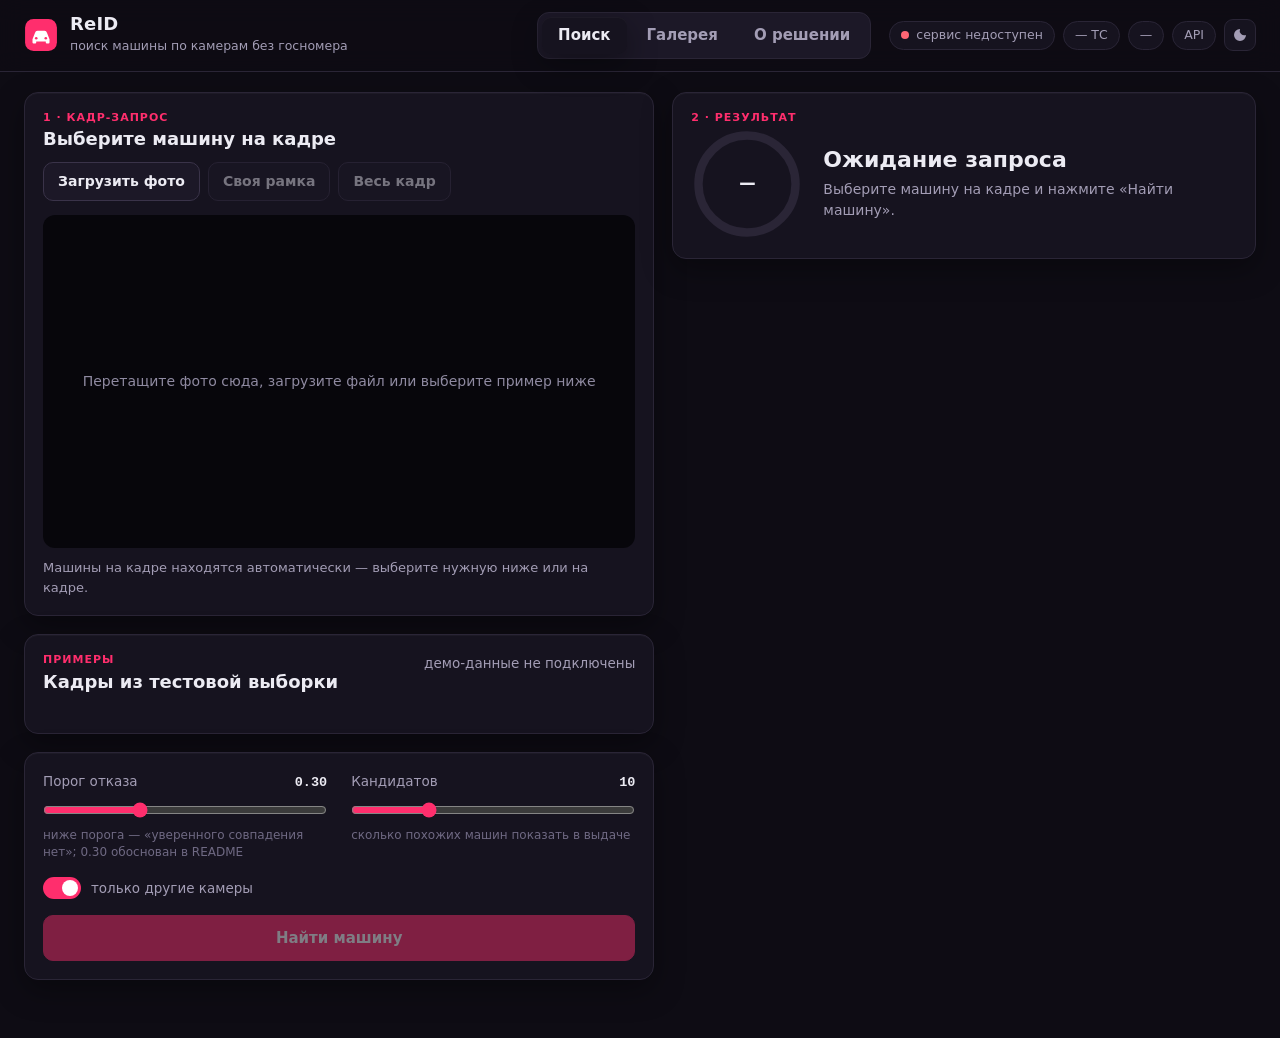
==== commit 381c0de4: "Интерфейс: выбор машины превью-кнопками, режим своей рамки для телефона, поворот фото по EXIF, лёгки" ====
--- a/service/web/index.html
+++ b/service/web/index.html
@@ -42,7 +42,8 @@
             <h2>Выберите машину на кадре</h2>
           </div>
           <div class="actions">
-            <label class="btn ghost" for="fileInput">Загрузить фото<input type="file" id="fileInput" accept="image/jpeg,image/png"></label>
+            <label class="btn ghost" for="fileInput">Загрузить фото<input type="file" id="fileInput" accept="image/*"></label>
+            <button class="btn ghost" id="drawBtn" disabled aria-pressed="false">Своя рамка</button>
             <button class="btn ghost" id="wholeBtn" disabled>Весь кадр</button>
           </div>
         </div>
@@ -54,7 +55,8 @@
           <svg id="overlay" hidden></svg>
           <div class="stage-busy hidden" id="stageBusy"><span class="spinner"></span>ищем машины на кадре…</div>
         </div>
-        <div class="stage-info" id="stageInfo">Машины на кадре определяются автоматически; свою рамку можно нарисовать мышью.</div>
+        <div class="stage-info" id="stageInfo">Машины на кадре находятся автоматически — выберите нужную ниже или на кадре.</div>
+        <div class="dets hidden" id="dets" aria-label="найденные машины"></div>
       </div>
 
       <div class="card">
@@ -77,6 +79,7 @@
         <div class="ctrl">
           <label for="topk">Кандидатов <b id="topkVal">10</b></label>
           <input type="range" id="topk" min="3" max="30" step="1" value="10">
+          <small>сколько похожих машин показать в выдаче</small>
         </div>
         <label class="switch"><input type="checkbox" id="xcam" checked><span></span>только другие камеры</label>
         <button class="btn primary" id="goBtn" disabled><span class="spinner hidden"></span><span class="lbl">Найти машину</span></button>
@@ -117,7 +120,7 @@
         </div>
         <div class="heat-bar hidden" id="heatBar">
           <span>прозрачность</span><input type="range" id="heatOpacity" min="0.1" max="1" step="0.05" value="0.7">
-          <small id="heatNote">вклад каждого участка 14×14 px в близость дообученной ViT-модели: яркое — детали, давшие совпадение</small>
+          <small id="heatNote"></small>
         </div>
       </div>
 
--- a/service/web/styles.css
+++ b/service/web/styles.css
@@ -59,8 +59,21 @@
 .tab-page { display: grid; gap: 18px; }
 #tab-search { grid-template-columns: minmax(0, 1.08fr) minmax(0, 1fr); align-items: start; }
 .col-left, .col-right { display: grid; gap: 18px; min-width: 0; }
-@media (max-width: 1080px) { #tab-search { grid-template-columns: 1fr; } }
-@media (max-width: 640px) { main { padding: 14px 12px 40px; } .top { padding: 10px 12px; } .brand span { display: none; } }
+@media (max-width: 1080px) {
+  #tab-search { grid-template-columns: 1fr; }
+  .col-left > .controls { order: 1; }          /* на узком экране «Найти» — сразу под кадром, примеры ниже */
+  .col-left > .card:has(#samples) { order: 2; }
+}
+@media (max-width: 640px) {
+  main { padding: 14px 12px 40px; }
+  .top { position: static; padding: 10px 12px; gap: 10px; }
+  .brand span { display: none; }
+  .brand { margin-right: 0; flex: 1; }
+  .tabs { order: 3; width: 100%; }
+  .tabs button { flex: 1; padding: 7px 6px; }
+  .status { gap: 6px; }
+  #stGallery, #stDevice { display: none; }
+}
 
 .card { background: var(--surface); border: 1px solid var(--line); border-radius: var(--r); padding: 18px; box-shadow: var(--shadow); min-width: 0; }
 .card-head { display: flex; justify-content: space-between; align-items: flex-start; gap: 12px; margin-bottom: 14px; flex-wrap: wrap; }
@@ -86,12 +99,13 @@
            animation: spin .7s linear infinite; display: inline-block; }
 @keyframes spin { to { transform: rotate(360deg); } }
 
-.controls { display: grid; grid-template-columns: 1fr 1fr; gap: 14px 20px; align-items: end; }
-.controls .btn.primary { grid-column: 1 / -1; }
-.ctrl label { display: flex; justify-content: space-between; font-size: 13.5px; color: var(--muted); }
+.controls { display: grid; grid-template-columns: 1fr 1fr; gap: 16px 24px; align-items: start; }
+.controls .switch, .controls .btn.primary { grid-column: 1 / -1; }
+.ctrl { display: grid; gap: 6px; }
+.ctrl label { display: flex; justify-content: space-between; align-items: baseline; font-size: 13.5px; color: var(--muted); }
 .ctrl label b { color: var(--text); font-family: var(--mono); }
-.ctrl small { color: var(--faint); font-size: 12px; }
-input[type=range] { width: 100%; accent-color: var(--accent); }
+.ctrl small { color: var(--faint); font-size: 12px; line-height: 1.4; }
+input[type=range] { width: 100%; margin: 0; accent-color: var(--accent); height: 22px; }
 .switch { display: inline-flex; align-items: center; gap: 10px; cursor: pointer; font-size: 13.5px; color: var(--muted); user-select: none; }
 .switch input { position: absolute; opacity: 0; width: 0; }
 .switch span { width: 38px; height: 22px; border-radius: 999px; background: var(--line-2); position: relative; transition: background .2s; flex: none; }
@@ -99,7 +113,12 @@
 .switch input:checked + span { background: var(--accent); }
 .switch input:checked + span::after { transform: translateX(16px); }
 .switch input:focus-visible + span { outline: 2px solid var(--accent); outline-offset: 2px; }
-@media (max-width: 640px) { .controls { grid-template-columns: 1fr; } }
+@media (max-width: 640px) {
+  .controls { grid-template-columns: 1fr; }
+  .card-head .actions { width: 100%; }
+  .card-head .actions .btn { flex: 1; padding: 8px 6px; font-size: 13px; }
+  .btn.primary { padding: 14px 22px; }
+}
 
 /* ---------- сцена с кадром ---------- */
 .stage { position: relative; background: var(--stage); border-radius: 12px; aspect-ratio: 16 / 9; overflow: hidden;
@@ -107,7 +126,21 @@
 .stage.drag { border-color: var(--accent); }
 .stage img, .stage svg { position: absolute; inset: 0; width: 100%; height: 100%; }
 .stage img { object-fit: contain; user-select: none; -webkit-user-drag: none; }
-.stage svg { touch-action: none; cursor: crosshair; }
+.stage svg { touch-action: pan-y pinch-zoom; cursor: crosshair; }
+.stage.drawing svg { touch-action: none; }
+.stage.drawing { outline: 2px solid var(--accent); outline-offset: 2px; }
+#drawBtn[aria-pressed="true"] { background: var(--accent-soft); border-color: var(--accent); color: var(--accent); }
+
+/* найденные машины — кнопки-превью под кадром */
+.dets { display: flex; gap: 8px; overflow-x: auto; padding: 10px 2px 4px; scroll-snap-type: x proximity; }
+.det-chip { flex: none; display: grid; gap: 5px; padding: 5px; border: 1px solid var(--line); border-radius: 11px; background: var(--surface-2);
+            cursor: pointer; scroll-snap-align: start; transition: border-color .15s, background .15s; }
+.det-chip:hover { border-color: var(--line-2); }
+.det-chip.active { border-color: var(--accent); background: var(--accent-soft); }
+.det-thumb { width: 104px; height: 78px; border-radius: 7px; background: var(--stage); display: grid; place-items: center; overflow: hidden; }
+.det-thumb canvas { max-width: 100%; max-height: 100%; display: block; }
+.det-cap { font-size: 11.5px; color: var(--muted); text-align: left; white-space: nowrap; }
+.det-chip.active .det-cap { color: var(--accent); font-weight: 600; }
 .stage-empty { color: #8f8aa1; text-align: center; padding: 20px; font-size: 14px; }
 .stage-busy { position: absolute; left: 12px; bottom: 12px; display: flex; gap: 8px; align-items: center; background: rgba(10, 9, 15, .78);
               color: #fff; padding: 6px 12px; border-radius: 999px; font-size: 12.5px; }
@@ -123,13 +156,20 @@
 .sel-corner { fill: var(--accent); }
 .dim { fill: rgba(5, 4, 8, .55); pointer-events: none; }
 
-/* ---------- примеры ---------- */
-.samples { display: grid; grid-auto-flow: column; grid-auto-columns: 92px; gap: 8px; overflow-x: auto; padding-bottom: 6px; scroll-snap-type: x proximity; }
+/* ---------- примеры: уменьшенный кадр + рамка машины ---------- */
+.samples { display: grid; grid-auto-flow: column; grid-auto-columns: 168px; gap: 10px; overflow-x: auto; padding-bottom: 8px; scroll-snap-type: x proximity; }
 .sample { position: relative; border: 2px solid transparent; border-radius: 10px; overflow: hidden; cursor: pointer; padding: 0;
-          background: var(--surface-2); aspect-ratio: 1; scroll-snap-align: start; transition: border-color .15s; }
-.sample canvas { width: 100%; height: 100%; display: block; }
+          background: var(--surface-2); aspect-ratio: 16 / 9; scroll-snap-align: start; transition: border-color .15s; }
+.sample:not(.loaded) { background: linear-gradient(90deg, var(--surface-2), var(--line), var(--surface-2)); background-size: 200% 100%; animation: shimmer 1.4s linear infinite; }
+.sample img { position: absolute; inset: 0; width: 100%; height: 100%; object-fit: fill; display: block; opacity: 0; transition: opacity .3s; }
+.sample.loaded img { opacity: 1; }
+.sample-box { position: absolute; border: 2px solid var(--accent); border-radius: 3px; box-shadow: 0 0 0 999px rgba(5, 4, 8, .28); pointer-events: none; }
 .sample.active { border-color: var(--accent); }
 .sample:hover { border-color: var(--line-2); }
+.sample.active:hover { border-color: var(--accent); }
+.sample.busy::after { content: ""; position: absolute; right: 6px; bottom: 6px; width: 14px; height: 14px; border-radius: 50%;
+                      border: 2px solid #fff; border-right-color: transparent; animation: spin .7s linear infinite; }
+@media (max-width: 640px) { .samples { grid-auto-columns: 140px; } }
 
 /* ---------- вердикт ---------- */
 .verdict-body { display: flex; gap: 20px; align-items: center; }
